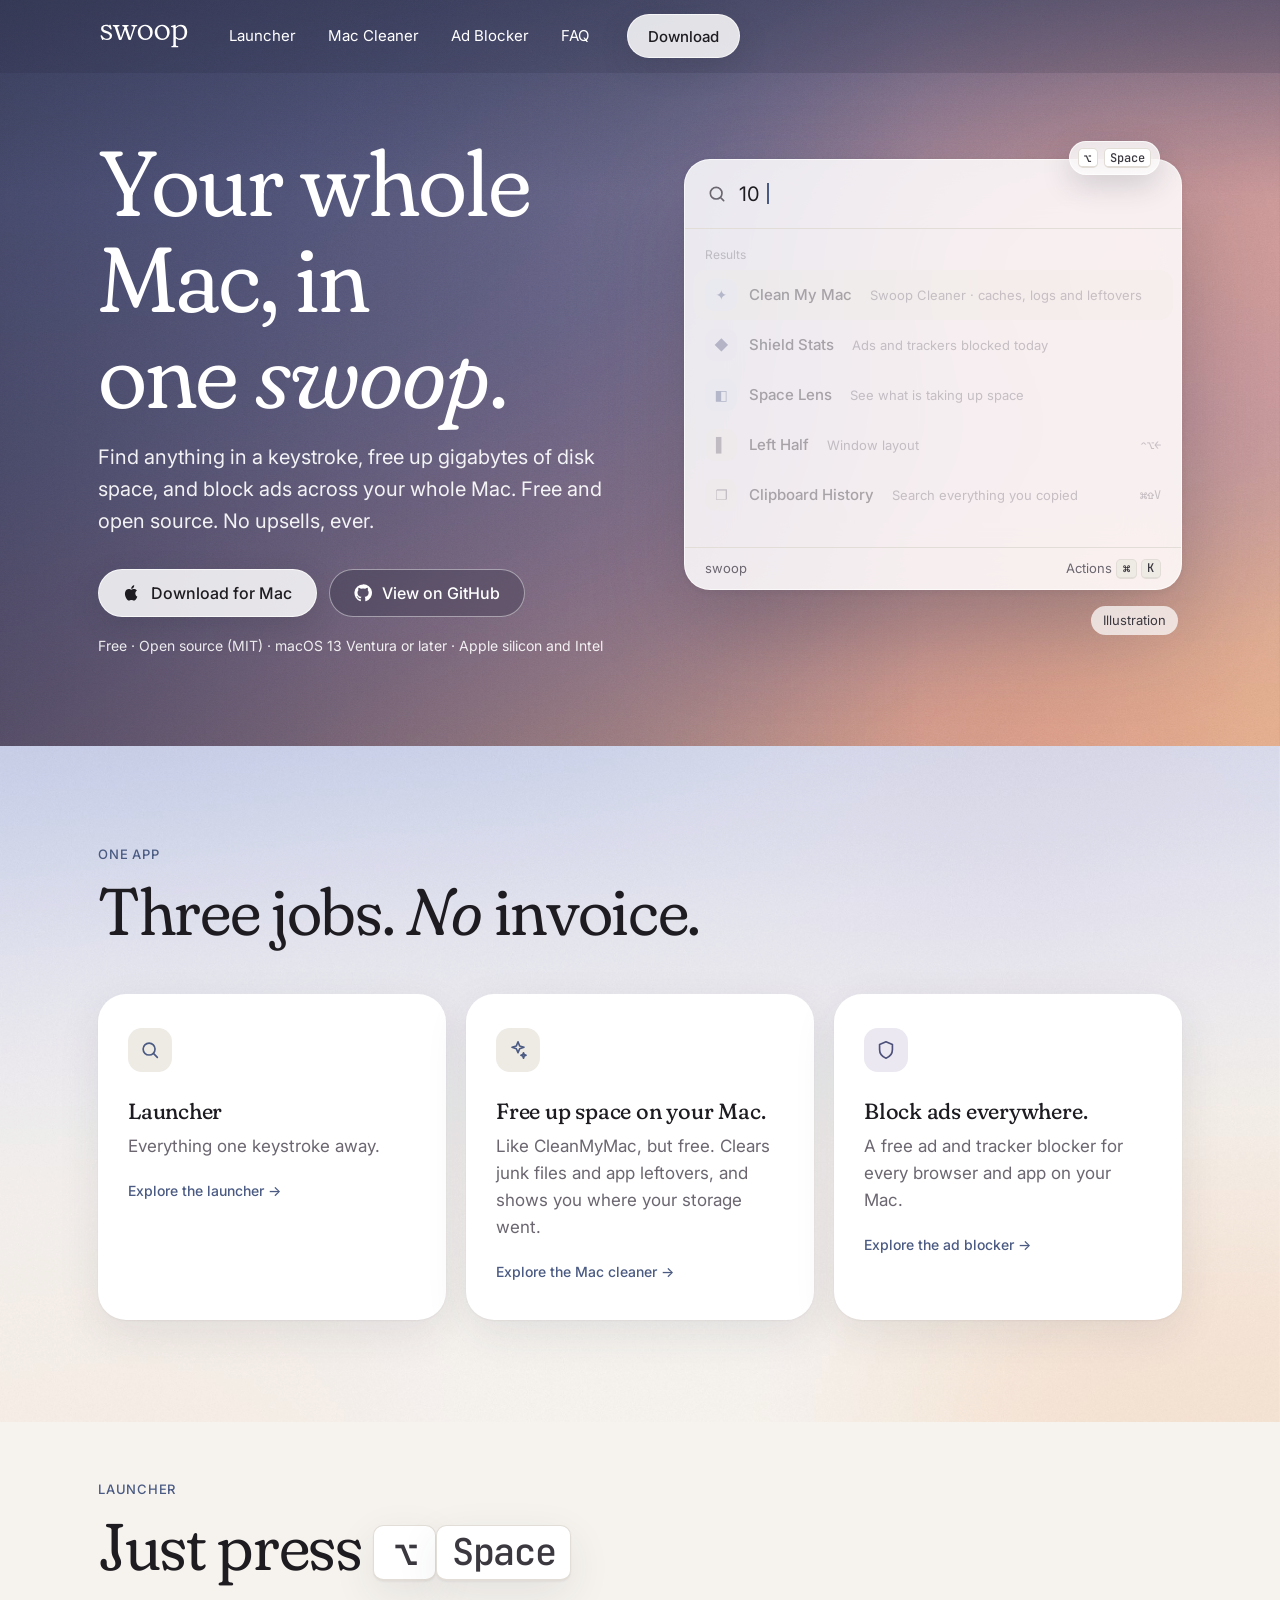
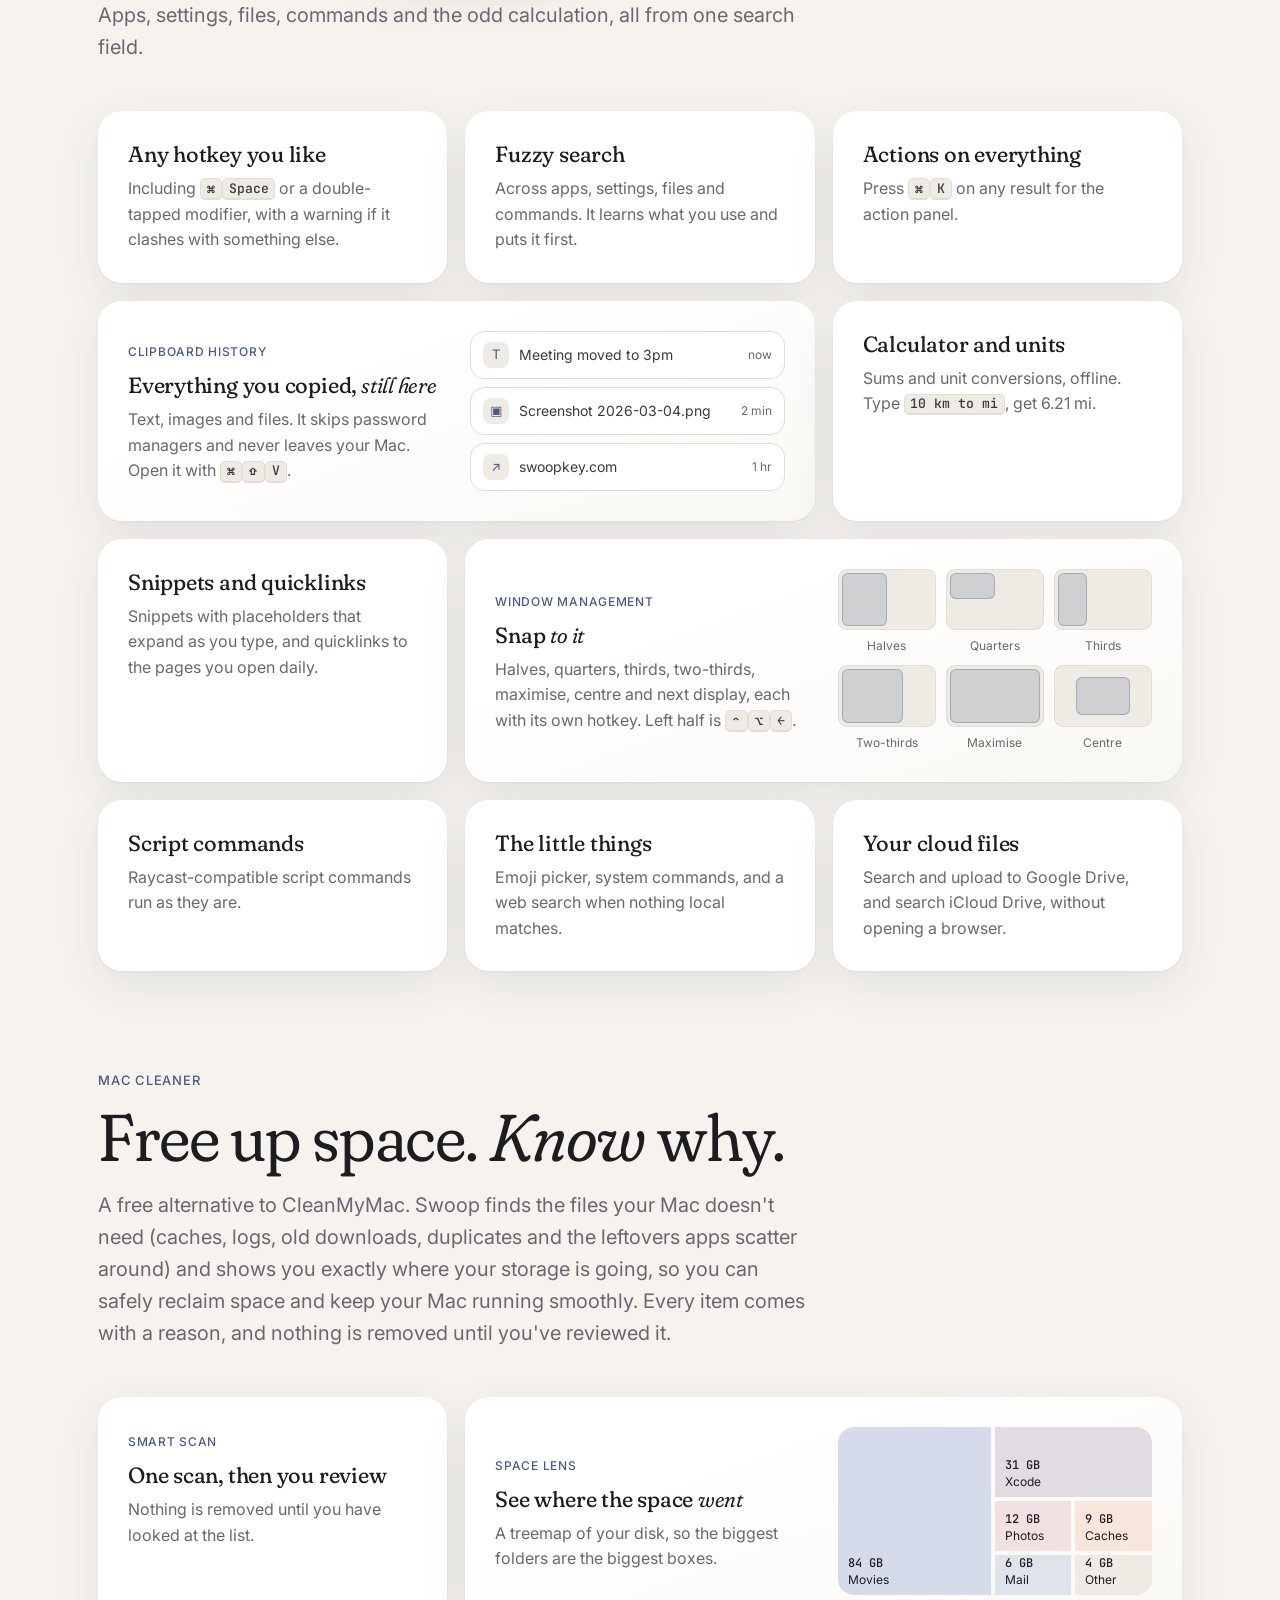
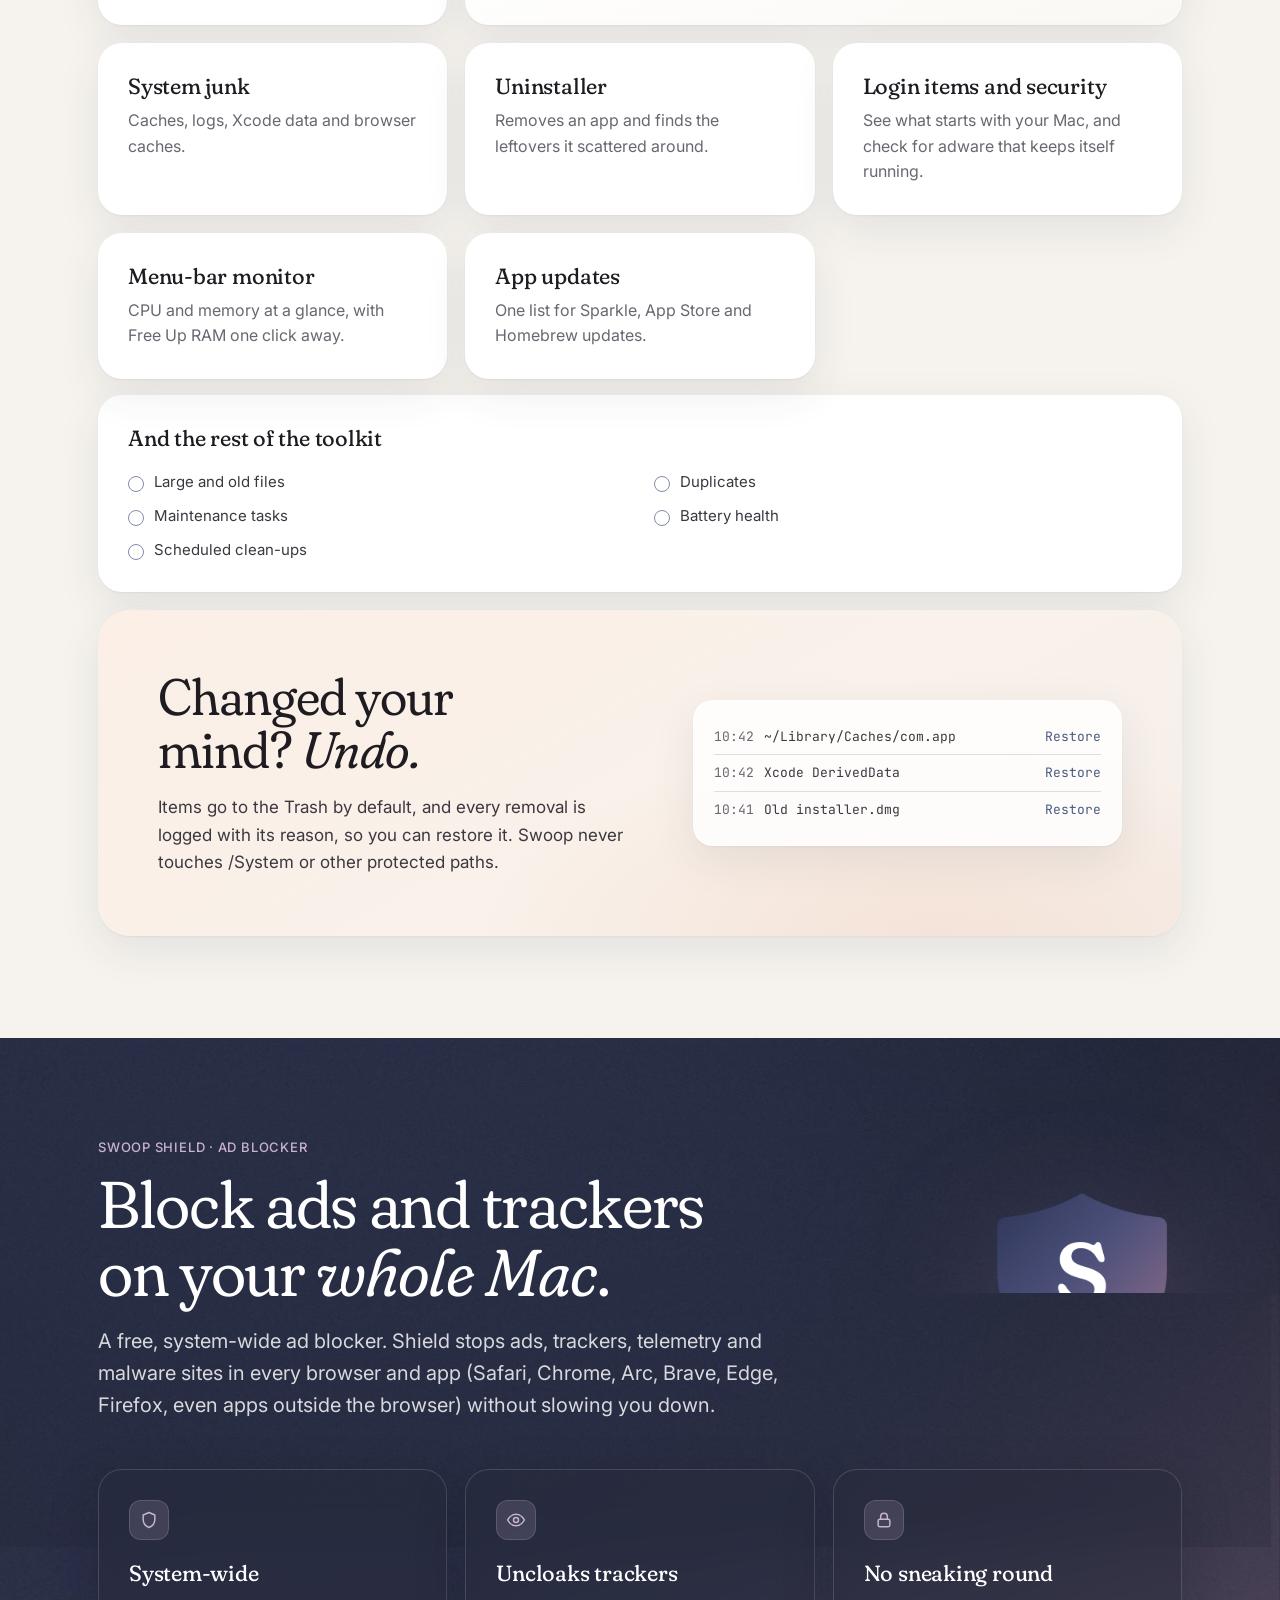
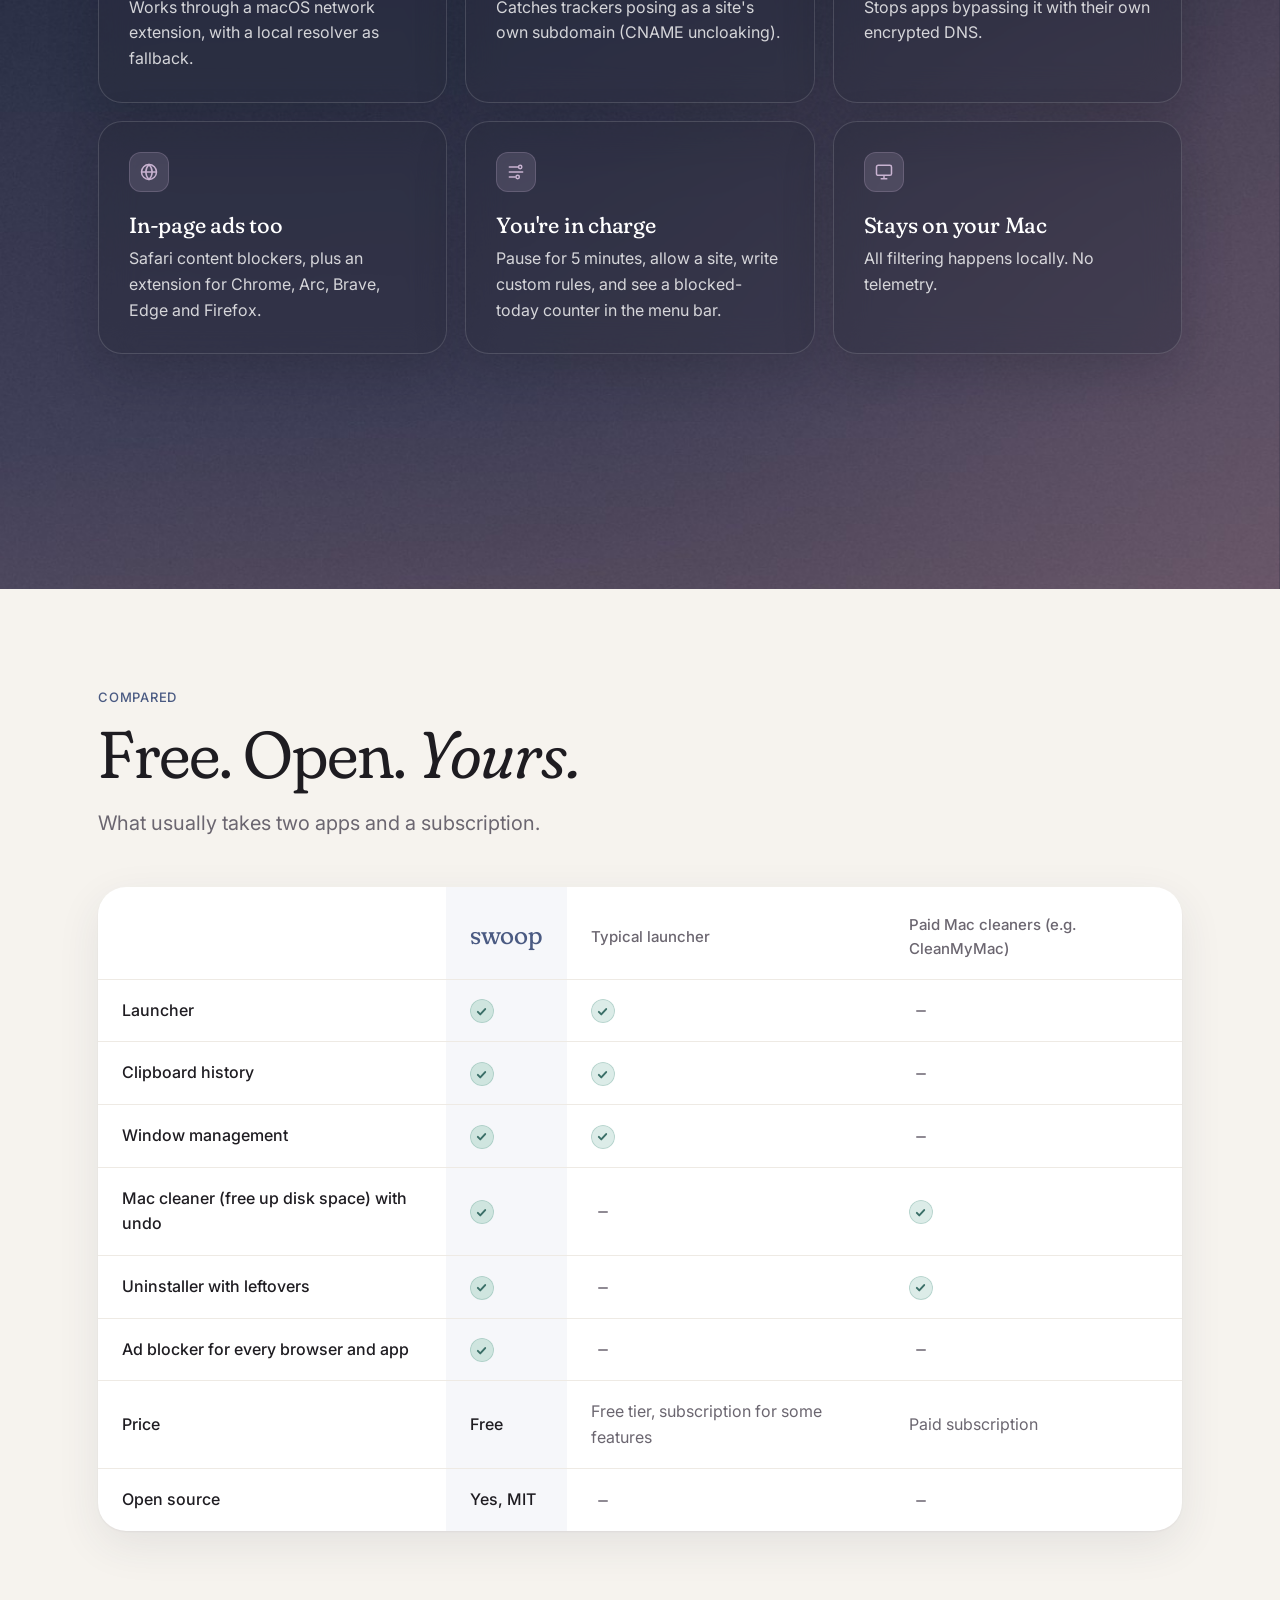
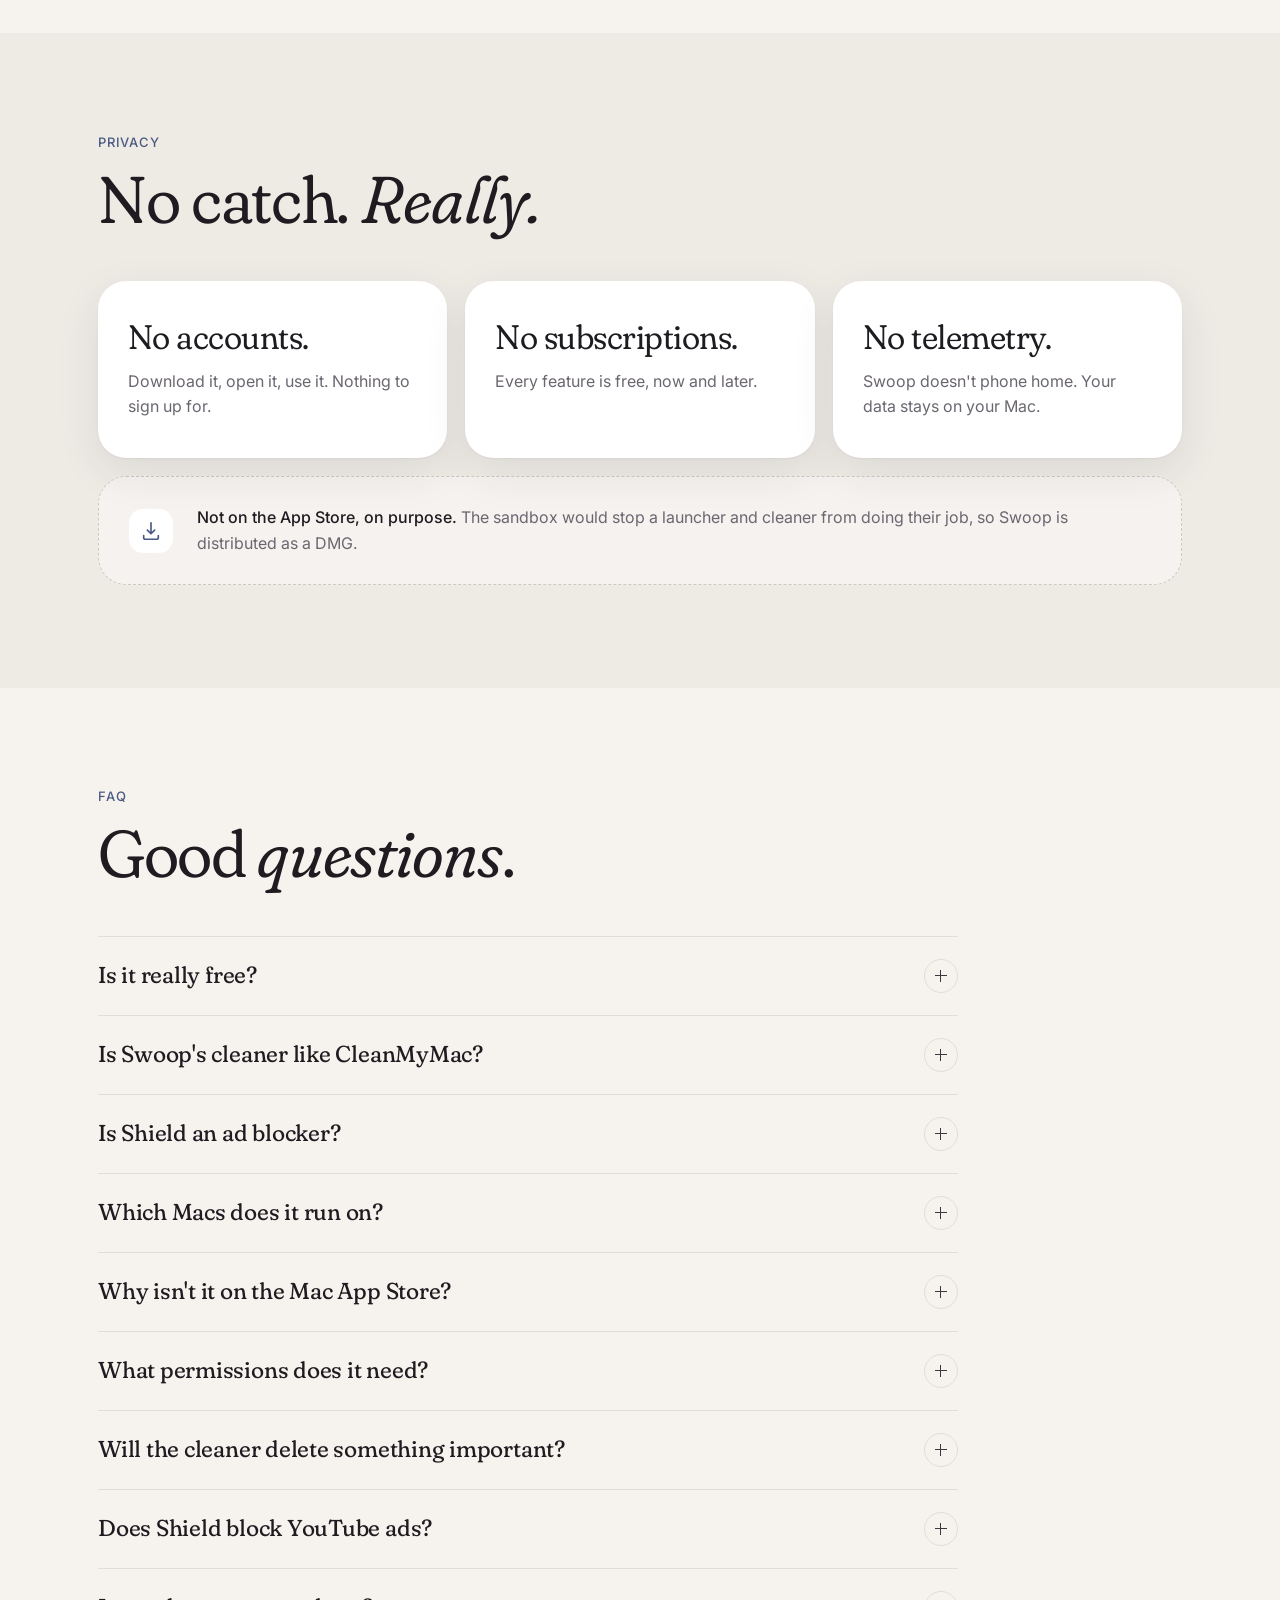
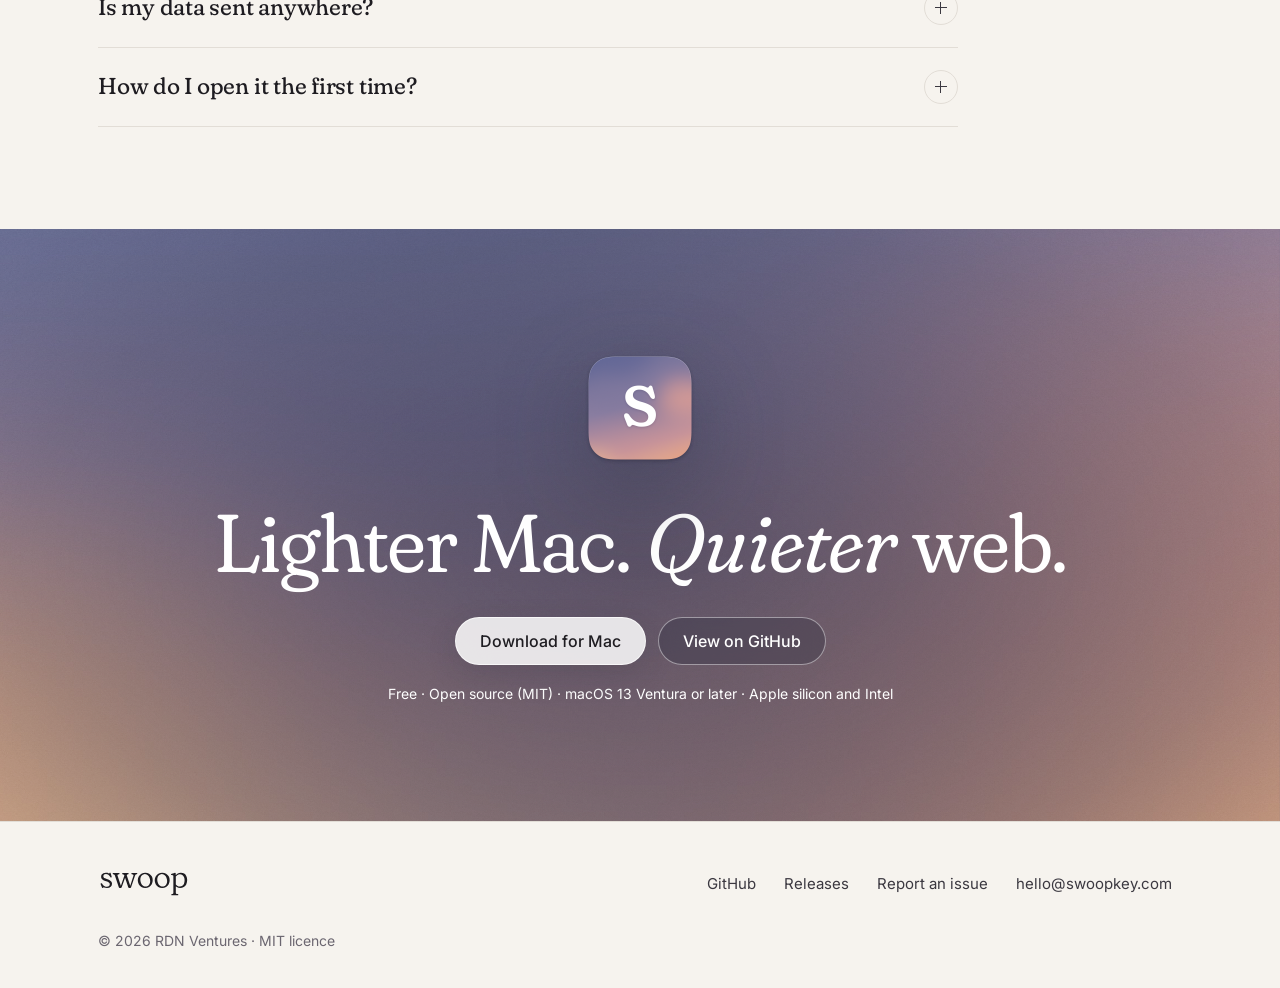
==== index.html @ 0f1a93b4 "Site: Shield mark full size on mobile" ====
<!doctype html>
<html lang="en-GB">
  <head>
    <meta charset="utf-8" />
    <meta name="viewport" content="width=device-width, initial-scale=1" />
    <title>Swoop — free launcher, Mac cleaner and ad blocker for macOS</title>
    <meta name="description" content="Find anything instantly, free up disk space like CleanMyMac, and block ads across your whole Mac. Free and open source." />
    <meta name="theme-color" content="#4A5A82" />
    <meta property="og:title" content="Swoop — free launcher, Mac cleaner and ad blocker for macOS" />
    <meta property="og:description" content="Find anything instantly, free up disk space like CleanMyMac, and block ads across your whole Mac. Free and open source." />
    <meta property="og:url" content="https://swoopkey.com/" />
    <meta property="og:type" content="website" />
    <meta property="og:image" content="https://swoopkey.com/og-image-1200x630.png" />
    <meta property="og:image:width" content="1200" />
    <meta property="og:image:height" content="630" />
    <meta name="twitter:card" content="summary_large_image" />
    <meta name="twitter:image" content="https://swoopkey.com/og-image-1200x630.png" />
    <link rel="icon" type="image/svg+xml" href="favicon.svg" />
    <link rel="apple-touch-icon" sizes="180x180" href="apple-touch-icon.png" />
    <link rel="preconnect" href="https://fonts.googleapis.com" />
    <link rel="preconnect" href="https://fonts.gstatic.com" crossorigin />
    <link
      rel="stylesheet"
      href="https://fonts.googleapis.com/css2?family=Fraunces:ital,opsz,wght,SOFT@0,9..144,300..600,0..100;1,9..144,300..600,0..100&family=Inter:wght@400;500;600&family=JetBrains+Mono:wght@400;500&display=swap"
    />
    <style>
      /* Swoop brand v2 */
      :root {
        --dusk: #4a5a82; --slate: #6e76a0; --peri: #7d7fa6; --mauve: #a890a8; --rose: #f2a88e; --peach: #f6c291;
        --shell: #f8e2cc; --cream: #f6f3ee; --mist: #eeeae4; --haze: #e2ddd6; --stone: #6b6670;
        --graphite: #3b3840; --ink: #1e1c21; --night: #262a3b;
        --freed: #86ad95; --freed-t: #3f6b52; --review: #d8ac6c; --review-t: #85590f; --danger: #c8776d; --danger-t: #a3433a;
        --sage: #7c6585; --sage-t: #4c507a; --sage-soft: #c9b3d1;
        --card-shadow: 0 1px 2px rgba(30, 28, 33, 0.05), 0 14px 44px rgba(47, 54, 82, 0.09);
        --card-shadow-lift: 0 1px 2px rgba(30, 28, 33, 0.06), 0 22px 60px rgba(47, 54, 82, 0.14);
        --glass: rgba(30, 34, 52, 0.26); --glass-border: rgba(255, 255, 255, 0.45);
        --grain: url("data:image/svg+xml;utf8,<svg xmlns='http://www.w3.org/2000/svg' width='180' height='180'><filter id='n'><feTurbulence type='fractalNoise' baseFrequency='.9' numOctaves='2' stitchTiles='stitch'/><feColorMatrix values='0 0 0 0 .5 0 0 0 0 .5 0 0 0 0 .5 0 0 0 .9 0'/></filter><rect width='100%' height='100%' filter='url(%23n)'/></svg>");
        --sans: "Inter", -apple-system, BlinkMacSystemFont, "Segoe UI", system-ui, sans-serif;
        --serif: "Fraunces", Georgia, serif;
        --mono: "JetBrains Mono", ui-monospace, SFMono-Regular, Menlo, monospace;
        --max: 1180px; --gut: clamp(20px, 5vw, 48px);
        --ease: cubic-bezier(0.2, 0.8, 0.2, 1);
      }
      * { box-sizing: border-box; }
      html { scroll-behavior: smooth; -webkit-text-size-adjust: 100%; }
      body { margin: 0; background: var(--cream); color: var(--graphite); font: 400 17px/1.6 var(--sans); -webkit-font-smoothing: antialiased; }
      img { max-width: 100%; display: block; }
      a { color: inherit; }
      :focus-visible { outline: 2px solid var(--dusk); outline-offset: 3px; border-radius: 6px; }
      .x-sky :focus-visible { outline-color: #fff; }
      .x-skip { position: absolute; left: -9999px; top: 8px; z-index: 100; background: #fff; color: var(--ink); padding: 10px 16px; border-radius: 999px; }
      .x-skip:focus { left: 8px; }
      .x-wrap { max-width: var(--max); margin: 0 auto; padding: 0 var(--gut); }
      .x-sr { position: absolute; width: 1px; height: 1px; overflow: hidden; clip: rect(0 0 0 0); white-space: nowrap; }

      /* sky surfaces: photo, a soft shade for contrast, fine grain */
      .x-sky { position: relative; overflow: hidden; isolation: isolate; color: #fff; }
      .x-bg { position: absolute; left: 0; top: -6%; width: 100%; height: 112%; object-fit: cover; z-index: -3; will-change: transform; }
      .x-sky::before { content: ""; position: absolute; inset: 0; z-index: -2; background: var(--shade, none); pointer-events: none; }
      .x-sky::after { content: ""; position: absolute; inset: 0; z-index: -1; background-image: var(--grain); opacity: 0.1; mix-blend-mode: overlay; pointer-events: none; }

      /* type */
      .x-h1, .x-h2 { font-family: var(--serif); font-weight: 360; font-variation-settings: "opsz" 72, "SOFT" 100; letter-spacing: -0.02em; line-height: 1.04; margin: 0; color: var(--ink); }
      .x-h1 { font-size: clamp(48px, 7.2vw, 96px); color: #fff; }
      .x-h2 { font-size: clamp(38px, 5.2vw, 66px); }
      .x-h1 em, .x-h2 em, .x-h3 em { font-family: var(--serif); font-style: italic; font-weight: 360; font-variation-settings: "opsz" 72, "SOFT" 100; letter-spacing: -0.01em; }
      .x-h3 { font-family: var(--serif); font-size: 22px; font-weight: 420; font-variation-settings: "opsz" 36, "SOFT" 100; letter-spacing: -0.01em; margin: 0 0 8px; color: var(--ink); line-height: 1.22; }
      .x-eyebrow { font: 500 13px/1 var(--sans); letter-spacing: 0.06em; text-transform: uppercase; color: var(--dusk); margin: 0 0 16px; }
      .x-lede { font-size: clamp(17px, 1.6vw, 20px); color: var(--stone); max-width: 36em; margin: 18px 0 0; }
      .x-h1, .x-h2 { text-wrap: balance; }
      .x-kbd { display: inline-flex; align-items: center; justify-content: center; min-width: 1.7em; padding: 0.12em 0.42em; font: 500 0.82em/1.2 var(--mono); color: var(--graphite); background: var(--mist); border: 1px solid var(--haze); border-bottom-width: 2px; border-radius: 0.4em; vertical-align: 0.08em; white-space: nowrap; }
      .x-h2 .x-kbd { font-size: 0.56em; padding: 0.12em 0.4em; border-radius: 0.28em; vertical-align: 0.14em; background: #fff; box-shadow: var(--card-shadow); }

      /* buttons: frosted pills on the sky, Dusk pill on cream */
      .x-btn { display: inline-flex; align-items: center; gap: 10px; min-height: 48px; padding: 0 24px; border-radius: 999px; border: 1px solid transparent; font: 500 16px/1 var(--sans); text-decoration: none; transition: transform 0.3s var(--ease), background 0.3s, box-shadow 0.3s, color 0.3s, border-color 0.3s; }
      .x-btn:hover { transform: translateY(-1px); }
      .x-btn--primary { background: var(--dusk); color: #fff; box-shadow: 0 8px 24px rgba(47, 54, 82, 0.18); }
      .x-btn--primary:hover { background: #3f4e73; }
      .x-btn--frost { background: rgba(255, 255, 255, 0.84); color: var(--ink); border-color: rgba(255, 255, 255, 0.7); backdrop-filter: blur(16px); -webkit-backdrop-filter: blur(16px); box-shadow: 0 10px 30px rgba(38, 42, 59, 0.16); }
      .x-btn--frost:hover { background: rgba(255, 255, 255, 0.94); }
      .x-btn--glass { background: var(--glass); color: #fff; border-color: var(--glass-border); backdrop-filter: blur(16px); -webkit-backdrop-filter: blur(16px); }
      .x-btn--glass:hover { background: rgba(30, 34, 52, 0.36); }
      .x-btn svg { width: 18px; height: 18px; flex: none; }
      .x-ctas { display: flex; flex-wrap: wrap; gap: 12px; margin-top: 32px; }
      .x-fine { font-size: 14px; color: rgba(255, 255, 255, 0.9); margin: 18px 0 0; }

      /* nav */
      .x-nav { position: fixed; inset: 0 0 auto 0; z-index: 50; transition: background 0.4s var(--ease), border-color 0.4s, box-shadow 0.4s; border-bottom: 1px solid transparent; background: rgba(30, 34, 52, 0.14); }
      .x-nav.is-scrolled { background: rgba(246, 243, 238, 0.86); backdrop-filter: saturate(140%) blur(18px); -webkit-backdrop-filter: saturate(140%) blur(18px); border-color: var(--haze); }
      .x-nav__in { display: flex; align-items: center; gap: 24px; height: 72px; }
      .x-nav__logo { display: flex; align-items: center; min-height: 44px; }
      .x-nav__logo img { height: 28px; width: auto; }
      .x-nav__logo .x-logo-light, .x-nav.is-scrolled .x-logo-dark { display: none; }
      .x-nav.is-scrolled .x-logo-light { display: block; }
      .x-nav__links { display: flex; gap: 4px; margin: 0 0 0 auto; padding: 0; list-style: none; }
      .x-nav__links a { display: inline-flex; align-items: center; min-height: 44px; padding: 0 14px; color: #fff; text-decoration: none; font-size: 15px; border-radius: 999px; transition: background 0.3s, color 0.3s; }
      .x-nav__links a:hover { background: rgba(255, 255, 255, 0.14); }
      .x-nav.is-scrolled .x-nav__links a { color: var(--graphite); }
      .x-nav.is-scrolled .x-nav__links a:hover { color: var(--ink); background: var(--mist); }
      .x-nav .x-btn { min-height: 44px; padding: 0 20px; font-size: 15px; }
      .x-nav.is-scrolled .x-btn { background: var(--dusk); color: #fff; border-color: transparent; }
      .x-nav :focus-visible { outline-color: #fff; }
      .x-nav.is-scrolled :focus-visible { outline-color: var(--dusk); }
      .x-nav__toggle { display: none; width: 44px; height: 44px; flex: none; place-items: center; padding: 0; border: 1px solid var(--glass-border); border-radius: 50%; background: var(--glass); color: #fff; cursor: pointer; }
      .x-nav__toggle svg { width: 20px; height: 20px; }
      .x-nav__toggle .x-close, .x-nav.is-open .x-nav__toggle .x-burger { display: none; }
      .x-nav.is-open .x-nav__toggle .x-close { display: block; }
      .x-nav.is-scrolled .x-nav__toggle, .x-nav.is-open .x-nav__toggle { background: #fff; color: var(--ink); border-color: var(--haze); }
      @media (max-width: 760px) {
        .x-nav__in { gap: 10px; height: 64px; }
        .x-nav .x-btn { margin-left: auto; padding: 0 18px; }
        .x-nav__toggle { display: grid; }
        .x-nav__links { display: none; position: absolute; top: 100%; left: 0; right: 0; flex-direction: column; gap: 0; margin: 0; padding: 8px var(--gut) 16px; background: rgba(246, 243, 238, 0.97); backdrop-filter: blur(18px); -webkit-backdrop-filter: blur(18px); border-bottom: 1px solid var(--haze); box-shadow: 0 18px 40px rgba(38, 42, 59, 0.12); }
        .x-nav.is-open .x-nav__links { display: flex; }
        .x-nav.is-open { background: rgba(246, 243, 238, 0.97); border-color: var(--haze); }
        .x-nav.is-open .x-logo-dark { display: none; }
        .x-nav.is-open .x-logo-light { display: block; }
        .x-nav.is-open .x-btn { background: var(--dusk); color: #fff; border-color: transparent; }
        .x-nav .x-nav__links a { display: flex; min-height: 52px; padding: 0 4px; font-size: 17px; color: var(--graphite); border-bottom: 1px solid var(--haze); border-radius: 0; }
        .x-nav .x-nav__links li:last-child a { border-bottom: 0; }
        .x-nav :focus-visible, .x-nav.is-open :focus-visible { outline-color: var(--dusk); }
      }

      /* hero */
      .x-hero { background-color: #62668f; padding: 136px 0 88px; --shade: linear-gradient(180deg, rgba(30, 34, 52, 0.34) 0%, rgba(30, 34, 52, 0) 26%), linear-gradient(90deg, rgba(30, 34, 52, 0.42) 0%, rgba(30, 34, 52, 0.18) 48%, rgba(30, 34, 52, 0) 72%); }
      .x-hero__grid { display: grid; grid-template-columns: 1.05fr 1fr; gap: clamp(32px, 5vw, 72px); align-items: center; }
      .x-hero .x-lede { color: rgba(255, 255, 255, 0.92); }
      @keyframes x-float { 50% { transform: translateY(-8px); } }
      @media (max-width: 960px) {
        .x-hero__grid { grid-template-columns: 1fr; }
        .x-hero { padding-top: 112px; --shade: linear-gradient(180deg, rgba(30, 34, 52, 0.42) 0%, rgba(30, 34, 52, 0.3) 55%, rgba(30, 34, 52, 0.12) 100%); }
      }

      /* launcher mock: a light frosted window on the sky */
      .x-mock { position: relative; }
      .x-mock__hotkey { position: absolute; top: -18px; right: 22px; z-index: 2; display: inline-flex; gap: 6px; align-items: center; padding: 6px 8px; border-radius: 999px; background: rgba(255, 255, 255, 0.78); border: 1px solid rgba(255, 255, 255, 0.7); backdrop-filter: blur(14px); -webkit-backdrop-filter: blur(14px); box-shadow: 0 10px 30px rgba(38, 42, 59, 0.18); }
      .x-mock__hotkey .x-kbd { background: #fff; font-size: 12px; }
      .x-win { background: rgba(255, 255, 255, 0.85); border: 1px solid rgba(255, 255, 255, 0.65); border-radius: 26px; box-shadow: 0 2px 6px rgba(38, 42, 59, 0.06), 0 40px 90px rgba(38, 42, 59, 0.28); backdrop-filter: blur(28px) saturate(130%); -webkit-backdrop-filter: blur(28px) saturate(130%); overflow: hidden; color: var(--ink); }
      .x-win__search { display: flex; align-items: center; gap: 12px; padding: 18px 22px; border-bottom: 1px solid var(--haze); font-size: 20px; }
      .x-win__search svg { width: 20px; height: 20px; color: var(--stone); flex: none; }
      .x-win__q { min-height: 1.4em; }
      .x-win__q::after { content: ""; display: inline-block; width: 2px; height: 1.05em; margin-left: 2px; vertical-align: -0.15em; background: var(--dusk); animation: x-blink 1s steps(1) infinite; }
      @keyframes x-blink { 50% { opacity: 0; } }
      .x-win__list { list-style: none; margin: 0; padding: 8px; min-height: 318px; }
      .x-win__label { font-size: 12px; color: var(--stone); padding: 8px 12px 6px; }
      .x-row { display: flex; align-items: center; gap: 12px; padding: 9px 12px; border-radius: 14px; animation: x-in 0.4s var(--ease) both; }
      .x-row.is-sel { background: var(--mist); }
      .x-row__ic { width: 32px; height: 32px; border-radius: 10px; display: grid; place-items: center; font-size: 14px; flex: none; background: #e6e9f1; color: var(--dusk); }
      .x-row__ic--teal { background: #e9e6f0; color: var(--sage-t); }
      .x-row__ic--grey { background: var(--mist); color: var(--stone); }
      .x-row.is-sel .x-row__ic--grey { background: #fff; }
      .x-row__t { font-size: 15px; font-weight: 500; }
      .x-row__s { font-size: 13px; color: var(--stone); margin-left: 6px; }
      .x-row__k { margin-left: auto; font: 12px var(--mono); color: var(--stone); white-space: nowrap; }
      .x-calc { display: grid; grid-template-columns: 1fr auto 1fr; align-items: center; gap: 12px; margin: 4px 4px 8px; padding: 22px 16px; border-radius: 16px; background: var(--mist); text-align: center; color: var(--ink); animation: x-in 0.4s var(--ease) both; }
      .x-calc b { display: block; font: 380 32px/1.2 var(--serif); font-variation-settings: "opsz" 72, "SOFT" 100; letter-spacing: -0.01em; }
      .x-calc span { font-size: 13px; color: var(--stone); }
      @keyframes x-in { from { opacity: 0; transform: translateY(6px); } }
      .x-win__foot { display: flex; justify-content: space-between; align-items: center; padding: 10px 20px; border-top: 1px solid var(--haze); font-size: 13px; color: var(--stone); }
      .x-win__foot .x-kbd { font-size: 12px; }
      .x-mock__note { display: table; margin: 16px 4px 0 auto; padding: 4px 12px; border-radius: 999px; font-size: 13px; color: var(--graphite); background: rgba(255, 255, 255, 0.72); backdrop-filter: blur(12px); -webkit-backdrop-filter: blur(12px); }
      @media (max-width: 520px) { .x-row__s { display: none; } .x-win__search { font-size: 17px; } }

      /* sections */
      .x-sec { --sec-y: clamp(64px, 8vw, 104px); padding: var(--sec-y) 0; }
      /* same cream background back to back: one gap, not two */
      .x-sec:not(.x-sky):not(.x-sec--mist) + .x-sec:not(.x-sky):not(.x-sec--mist) { padding-top: 0; }
      /* the dawn sky fades into cream, so the next section needs less top room */
      .x-sec--dawn + .x-sec { padding-top: calc(var(--sec-y) * 0.6); }
      .x-sec__head { max-width: 760px; margin-bottom: clamp(32px, 4vw, 48px); }
      .x-sec--mist { background: var(--mist); }
      .x-sec--dawn { color: var(--graphite); background: var(--cream); }
      .x-sec--dawn :focus-visible { outline-color: var(--dusk); }
      .x-sec--dawn .x-bg { opacity: 0.95; }

      /* three-up */
      .x-three { display: grid; grid-template-columns: repeat(3, 1fr); gap: 20px; }
      .x-three a { display: block; padding: 34px 30px; background: #fff; border-radius: 28px; text-decoration: none; box-shadow: var(--card-shadow); transition: transform 0.4s var(--ease), box-shadow 0.4s var(--ease); }
      .x-three a:hover { transform: translateY(-3px); box-shadow: var(--card-shadow-lift); }
      .x-three p { margin: 0; color: var(--stone); }
      .x-badge { width: 44px; height: 44px; border-radius: 14px; display: grid; place-items: center; margin-bottom: 26px; background: var(--mist); color: var(--dusk); }
      .x-badge svg { width: 22px; height: 22px; }
      .x-badge--teal { background: #ebe8f1; color: var(--sage-t); }
      .x-more { display: inline-block; margin-top: 20px; font-size: 14px; font-weight: 500; color: var(--dusk); }
      @media (max-width: 860px) { .x-three { grid-template-columns: 1fr; } }

      /* feature grid */
      .x-grid { display: grid; grid-template-columns: repeat(3, 1fr); gap: 18px; }
      .x-card { padding: 30px; background: #fff; border-radius: 24px; box-shadow: var(--card-shadow); }
      .x-card p { margin: 0; color: var(--stone); font-size: 16px; }
      .x-card--wide { grid-column: span 2; display: grid; grid-template-columns: 1fr 1fr; gap: 28px; align-items: center; }
      .x-card--tint { background: linear-gradient(160deg, #fff 30%, #faf8f4 100%); }
      .x-card .x-tag { display: inline-block; font: 500 12px/1 var(--sans); color: var(--dusk); letter-spacing: 0.06em; text-transform: uppercase; margin-bottom: 14px; }
      @media (max-width: 960px) { .x-grid { grid-template-columns: repeat(2, 1fr); grid-auto-flow: dense; } }
      @media (max-width: 640px) { .x-grid { grid-template-columns: 1fr; } .x-card--wide { grid-column: auto; grid-template-columns: 1fr; } }

      /* mini visuals */
      .x-clip { display: grid; gap: 8px; }
      .x-clip div { display: flex; align-items: center; gap: 10px; padding: 10px 12px; border-radius: 14px; background: #fff; border: 1px solid var(--haze); font-size: 14px; color: var(--graphite); }
      .x-clip i { width: 26px; height: 26px; border-radius: 8px; background: var(--mist); color: var(--dusk); display: grid; place-items: center; font-style: normal; font-size: 13px; flex: none; }
      .x-clip small { margin-left: auto; color: var(--stone); font-size: 12px; }
      .x-snap { display: grid; grid-template-columns: repeat(3, 1fr); gap: 10px; }
      .x-snap figure { margin: 0; text-align: center; font-size: 12px; color: var(--stone); }
      .x-snap .x-scr { position: relative; aspect-ratio: 16 / 10; border-radius: 9px; background: var(--mist); border: 1px solid var(--haze); margin-bottom: 6px; overflow: hidden; }
      .x-snap .x-scr i { position: absolute; border-radius: 6px; background: rgba(74, 90, 130, 0.18); border: 1px solid rgba(74, 90, 130, 0.32); inset: 3px; }
      .x-tree { display: grid; grid-template-columns: 2fr 1fr 1fr; grid-template-rows: 70px 50px 40px; gap: 4px; border-radius: 16px; overflow: hidden; }
      .x-tree div { padding: 8px 10px; font-size: 12px; color: var(--ink); display: flex; flex-direction: column; justify-content: flex-end; line-height: 1.3; }
      .x-tree b { font-weight: 500; font-family: var(--mono); }
      .x-ticks { list-style: none; margin: 0; padding: 0; display: grid; grid-template-columns: repeat(2, 1fr); gap: 10px 28px; }
      .x-ticks li { position: relative; padding-left: 26px; font-size: 15px; color: var(--graphite); }
      .x-ticks li::before { content: ""; position: absolute; left: 0; top: 0.42em; width: 14px; height: 14px; border-radius: 50%; border: 1.5px solid var(--dusk); opacity: 0.7; }
      @media (max-width: 640px) { .x-ticks { grid-template-columns: 1fr; } }

      /* undo callout: a faint Shell card */
      .x-undo { margin-top: 18px; display: grid; grid-template-columns: 1.1fr 1fr; gap: clamp(28px, 5vw, 64px); align-items: center; padding: clamp(32px, 5vw, 60px); border-radius: 32px; background: linear-gradient(150deg, #fbefe6 0%, #f9f1ea 55%, #f6efea 100%); color: var(--graphite); position: relative; overflow: hidden; isolation: isolate; box-shadow: var(--card-shadow); }
      .x-undo::before { content: ""; position: absolute; inset: auto -20% -60% 35%; height: 120%; background: radial-gradient(closest-side, rgba(232, 169, 134, 0.18), transparent); z-index: -1; }
      .x-undo .x-h2 { font-size: clamp(34px, 4vw, 52px); }
      .x-undo p { margin: 18px 0 0; }
      .x-log { font: 13px/1.5 var(--mono); background: rgba(255, 255, 255, 0.82); border: 1px solid rgba(255, 255, 255, 0.9); border-radius: 20px; padding: 18px 20px; box-shadow: var(--card-shadow); color: var(--graphite); }
      .x-log div { display: flex; gap: 10px; padding: 8px 0; border-bottom: 1px solid var(--haze); overflow-wrap: anywhere; }
      .x-log div:last-child { border: 0; }
      .x-log span { color: var(--stone); flex: none; }
      .x-log em { margin-left: auto; font-style: normal; color: var(--dusk); flex: none; }
      @media (max-width: 860px) { .x-undo { grid-template-columns: 1fr; } }

      /* shield: night sky, frosted dark cards, Twilight */
      .x-shield { background-color: var(--night); color: rgba(255, 255, 255, 0.82); --shade: linear-gradient(180deg, rgba(31, 34, 49, 0.15) 0%, rgba(31, 34, 49, 0.45) 100%); }
      .x-shield .x-h2, .x-shield .x-h3 { color: #fff; }
      .x-shield .x-eyebrow { color: var(--sage-soft); }
      .x-shield .x-lede { color: rgba(255, 255, 255, 0.82); }
      .x-shield__top { display: grid; grid-template-columns: 1fr auto; gap: 40px; align-items: center; margin-bottom: clamp(32px, 4vw, 48px); }
      .x-shield__mark { width: clamp(120px, 16vw, 200px); filter: drop-shadow(0 24px 60px rgba(124, 101, 133, 0.32)); animation: x-float 7s ease-in-out infinite; }
      .x-shield .x-card { background: rgba(38, 42, 59, 0.42); border: 1px solid rgba(255, 255, 255, 0.14); box-shadow: 0 18px 50px rgba(15, 17, 28, 0.22); backdrop-filter: blur(18px); -webkit-backdrop-filter: blur(18px); }
      .x-shield .x-card p { color: rgba(255, 255, 255, 0.8); }
      .x-shield .x-badge { width: 40px; height: 40px; border-radius: 12px; margin-bottom: 20px; background: rgba(201, 179, 209, 0.16); color: var(--sage-soft); border: 1px solid rgba(201, 179, 209, 0.22); }
      .x-shield .x-badge svg { width: 20px; height: 20px; }
      .x-shield .x-kbd { background: rgba(255, 255, 255, 0.1); border-color: rgba(255, 255, 255, 0.18); color: #fff; }
      .x-note { margin-top: 32px; padding-top: 24px; border-top: 1px solid rgba(255, 255, 255, 0.14); display: grid; gap: 8px; font-size: 14px; color: rgba(255, 255, 255, 0.78); max-width: 820px; }
      .x-note p { margin: 0; }
      @media (max-width: 640px) { .x-shield__top { grid-template-columns: 1fr; } .x-shield__mark { order: -1; } }

      /* compare */
      .x-table-wrap { overflow-x: auto; border-radius: 28px; background: #fff; box-shadow: var(--card-shadow); }
      .x-table { width: 100%; border-collapse: collapse; min-width: 620px; font-size: 16px; }
      .x-table th, .x-table td { padding: 18px 24px; text-align: left; border-bottom: 1px solid var(--mist); vertical-align: middle; }
      .x-table tbody tr:last-child > * { border-bottom: 0; }
      .x-table thead th { font-weight: 500; font-size: 15px; color: var(--stone); padding-top: 26px; }
      .x-table tbody th { font-weight: 500; color: var(--ink); }
      .x-table .x-us { background: #f6f7fa; }
      .x-table td { color: var(--stone); }
      .x-table td.x-us { color: var(--ink); font-weight: 500; }
      .x-yes, .x-no { display: inline-block; width: 24px; height: 24px; vertical-align: middle; position: relative; }
      .x-yes { border-radius: 50%; background: #dcece8 url("data:image/svg+xml,%3Csvg xmlns='http://www.w3.org/2000/svg' viewBox='0 0 16 16' fill='none' stroke='%233b6f68' stroke-width='2.4' stroke-linecap='round' stroke-linejoin='round'%3E%3Cpath d='M3.5 8.5l3 3L12.5 5'/%3E%3C/svg%3E") center / 13px no-repeat; box-shadow: inset 0 0 0 1px rgba(111, 165, 156, 0.35); }
      .x-us .x-yes { background-color: #cfe5df; }
      .x-no::before { content: ""; position: absolute; left: 7px; right: 7px; top: 11px; height: 2px; border-radius: 2px; background: #8f8a93; }
      .x-sm { display: none; }
      .x-us-logo { font: 400 26px/1 var(--serif); font-variation-settings: "opsz" 72, "SOFT" 100; letter-spacing: -0.01em; color: var(--dusk); }

      /* privacy */
      .x-priv { display: grid; grid-template-columns: repeat(3, 1fr); gap: 18px; margin-bottom: 18px; }
      .x-priv div { padding: 38px 30px; border-radius: 28px; background: #fff; box-shadow: var(--card-shadow); }
      .x-priv b { display: block; font: 360 clamp(26px, 2.8vw, 34px)/1.1 var(--serif); font-variation-settings: "opsz" 72, "SOFT" 100; letter-spacing: -0.015em; color: var(--ink); margin-bottom: 12px; }
      .x-priv p, .x-store p { margin: 0; color: var(--stone); font-size: 16px; }
      .x-store { display: flex; gap: 24px; align-items: center; padding: 28px 30px; border-radius: 28px; border: 1px dashed #cfc8bf; background: rgba(255, 255, 255, 0.4); }
      .x-store .x-badge { margin: 0; flex: none; background: #fff; }
      @media (max-width: 760px) { .x-priv { grid-template-columns: 1fr; } .x-store { flex-direction: column; align-items: flex-start; } }

      /* faq: hairline accordion */
      .x-faq { max-width: 860px; border-top: 1px solid var(--haze); }
      .x-faq details { border-bottom: 1px solid var(--haze); }
      .x-faq summary { list-style: none; cursor: pointer; display: flex; justify-content: space-between; align-items: center; gap: 20px; min-height: 44px; padding: 22px 0; font: 400 clamp(19px, 2vw, 23px)/1.3 var(--serif); font-variation-settings: "opsz" 36, "SOFT" 100; letter-spacing: -0.01em; color: var(--ink); transition: color 0.3s; }
      .x-faq summary:hover { color: var(--dusk); }
      .x-faq summary::-webkit-details-marker { display: none; }
      .x-faq summary::after { content: ""; flex: none; width: 32px; height: 32px; border-radius: 50%; border: 1px solid var(--haze); background: transparent no-repeat center; background-image: linear-gradient(var(--graphite), var(--graphite)), linear-gradient(var(--graphite), var(--graphite)); background-size: 12px 1.25px, 1.25px 12px; transition: transform 0.4s var(--ease), background-size 0.4s var(--ease); }
      .x-faq details[open] summary::after { background-size: 12px 1.25px, 1.25px 0; transform: rotate(180deg); }
      .x-faq details > div { padding: 0 60px 28px 0; color: var(--stone); }
      .x-faq details > div p { margin: 0 0 10px; }
      @media (max-width: 520px) { .x-faq details > div { padding-right: 0; } }

      /* final cta */
      .x-final { background-color: var(--slate); text-align: center; padding: clamp(72px, 9vw, 120px) 0; --shade: radial-gradient(70% 80% at 50% 55%, rgba(30, 34, 52, 0.5), rgba(30, 34, 52, 0.3) 70%, rgba(30, 34, 52, 0.14)); }
      .x-final .x-h2 { color: #fff; font-size: clamp(44px, 6.4vw, 88px); }
      .x-final__icon { width: 128px; height: 128px; margin: 0 auto 28px; filter: drop-shadow(0 26px 44px rgba(38, 42, 59, 0.35)); animation: x-float 6s ease-in-out infinite; }
      .x-final .x-ctas { justify-content: center; }
      .x-final .x-fine { color: #fff; }

      /* footer */
      .x-foot { background: var(--cream); padding: 40px 0 36px; border-top: 1px solid var(--haze); font-size: 15px; color: var(--stone); }
      .x-foot__in { display: flex; flex-wrap: wrap; gap: 24px 40px; align-items: center; justify-content: space-between; }
      .x-foot__in > a { display: inline-flex; align-items: center; min-height: 44px; }
      .x-foot img { height: 28px; width: auto; }
      .x-foot ul { list-style: none; margin: 0; padding: 0; display: flex; flex-wrap: wrap; gap: 4px 8px; }
      .x-foot ul a { display: inline-flex; align-items: center; min-height: 44px; padding: 0 10px; text-decoration: none; color: var(--graphite); transition: color 0.3s; }
      .x-foot ul a:hover { color: var(--dusk); }
      .x-foot p { margin: 0; width: 100%; font-size: 14px; }

      /* tablet */
      @media (max-width: 960px) {
        .x-priv div { padding: 30px 24px; }
        .x-card { padding: 26px; }
      }
      @media (min-width: 641px) and (max-width: 860px) {
        .x-three a { display: grid; grid-template-columns: 44px 1fr; column-gap: 22px; padding: 28px; }
        .x-three .x-badge { grid-row: 1 / span 3; margin: 0; }
        .x-three .x-more { justify-self: start; margin-top: 14px; }
      }

      /* phone */
      @media (max-width: 640px) {
        body { font-size: 16px; }
        .x-sec { --sec-y: 52px; }
        .x-sec__head { margin-bottom: 28px; }
        .x-eyebrow { margin-bottom: 12px; }
        .x-lede { font-size: 17px; margin-top: 14px; }
        .x-h1 { font-size: clamp(38px, 10.6vw, 50px); line-height: 1.06; }
        .x-h2 { font-size: clamp(32px, 9vw, 40px); line-height: 1.08; }
        .x-h3 { font-size: 21px; }
        .x-fine { font-size: 15px; }

        .x-hero { padding: 100px 0 56px; }
        .x-hero__grid { gap: 40px; }
        .x-ctas { margin-top: 28px; flex-direction: column; }
        .x-ctas .x-btn { width: 100%; justify-content: center; min-height: 52px; }
        .x-mock__hotkey { right: 14px; }
        .x-win { border-radius: 22px; }
        .x-win__search { padding: 15px 18px; }
        .x-win__list { min-height: 280px; padding: 6px; }
        .x-calc { padding: 16px 10px; gap: 8px; }
        .x-calc b { font-size: 26px; }

        .x-three { gap: 14px; }
        .x-three a { padding: 26px 24px; border-radius: 24px; }
        .x-badge { margin-bottom: 18px; }
        .x-grid { gap: 14px; }
        .x-card { padding: 24px; border-radius: 22px; }
        .x-card--wide { gap: 22px; }
        .x-ticks li { font-size: 16px; }

        .x-undo { margin-top: 14px; padding: 28px 22px; border-radius: 26px; gap: 24px; }
        .x-undo .x-h2 { font-size: clamp(30px, 8.4vw, 38px); }
        .x-log { padding: 12px 16px; font-size: 12.5px; }

        .x-shield__top { gap: 36px; padding-top: 12px; }
        .x-shield__mark { width: 200px; max-width: 60vw; margin: 0 0 4px; }
        .x-note { margin-top: 28px; font-size: 15px; }

        /* comparison: compact 4-column matrix */
        .x-lg { display: none; }
        .x-sm { display: inline; }
        .x-table-wrap { overflow: hidden; border-radius: 24px; }
        .x-table { min-width: 0; table-layout: fixed; }
        .x-table th, .x-table td { padding: 0 2px; height: 52px; text-align: center; font-size: 13px; line-height: 1.25; overflow-wrap: anywhere; }
        .x-table col.x-col-name { width: 40%; }
        .x-table thead th { padding-top: 14px; padding-bottom: 10px; height: auto; font-size: 12px; letter-spacing: -0.01em; vertical-align: bottom; }
        .x-table thead th.x-us .x-us-logo { font-size: 21px; }
        .x-table tbody th { padding: 8px 6px 8px 14px; text-align: left; font-size: 15px; line-height: 1.3; overflow-wrap: normal; }
        .x-table td.x-us { font-weight: 500; }

        .x-priv { gap: 14px; margin-bottom: 14px; }
        .x-priv div { padding: 26px 24px; border-radius: 24px; }
        .x-store { padding: 24px; gap: 16px; border-radius: 24px; }

        .x-faq summary { padding: 18px 0; min-height: 64px; font-size: 19px; gap: 16px; }
        .x-faq details > div { padding-bottom: 22px; }

        .x-final { padding: 56px 0; }
        .x-final .x-h2 { font-size: clamp(36px, 10vw, 46px); }
        .x-final__icon { width: 96px; height: 96px; margin-bottom: 22px; }

        .x-foot { padding: 32px 0 28px; }
        .x-foot__in { flex-direction: column; align-items: flex-start; gap: 12px; }
        .x-foot ul { flex-direction: column; gap: 0; margin-left: -10px; }
      }

      /* reveal: gentle fades */
      .x-js .x-reveal { opacity: 0; transform: translateY(14px); transition: opacity 1s var(--ease), transform 1s var(--ease); }
      .x-js .x-reveal.is-in { opacity: 1; transform: none; }
      @media (prefers-reduced-motion: reduce) {
        *, *::before, *::after { animation: none !important; transition: none !important; }
        html { scroll-behavior: auto; }
        .x-js .x-reveal { opacity: 1; transform: none; }
      }
    </style>
    <script>
      if ("IntersectionObserver" in window) document.documentElement.classList.add("x-js");
    </script>
  </head>
  <body>
    <a class="x-skip" href="#main">Skip to content</a>

    <header class="x-nav" id="nav">
      <div class="x-wrap x-nav__in">
        <a class="x-nav__logo" href="#top" aria-label="Swoop home"><img class="x-logo-dark" src="swoop-wordmark-dark.svg" alt="swoop" width="100" height="30" /><img class="x-logo-light" src="swoop-wordmark-light.svg" alt="swoop" width="100" height="30" /></a>
        <nav aria-label="Main">
          <ul class="x-nav__links" id="nav-links">
            <li><a href="#launcher">Launcher</a></li>
            <li><a href="#cleaner">Mac Cleaner</a></li>
            <li><a href="#shield">Ad Blocker</a></li>
            <li><a href="#faq">FAQ</a></li>
          </ul>
        </nav>
        <a class="x-btn x-btn--frost" href="https://github.com/rubendenoronha/swoop/releases/latest">Download</a>
        <button class="x-nav__toggle" type="button" aria-label="Menu" aria-expanded="false" aria-controls="nav-links">
          <svg class="x-burger" viewBox="0 0 24 24" fill="none" stroke="currentColor" stroke-width="1.8" stroke-linecap="round" aria-hidden="true"><path d="M4 8h16M4 16h16"/></svg>
          <svg class="x-close" viewBox="0 0 24 24" fill="none" stroke="currentColor" stroke-width="1.8" stroke-linecap="round" aria-hidden="true"><path d="M6 6l12 12M18 6L6 18"/></svg>
        </button>
      </div>
    </header>

    <main id="main">
      <!-- HERO -->
      <section class="x-hero x-sky" id="top">
        <img class="x-bg" src="hero-2880x1600.jpg" alt="" width="2880" height="1600" fetchpriority="high" />
        <div class="x-wrap x-hero__grid">
          <div>
            <h1 class="x-h1">Your whole Mac, in one <em>swoop</em>.</h1>
            <p class="x-lede">Find anything in a keystroke, free up gigabytes of disk space, and block ads across your whole Mac. Free and open source. No upsells, ever.</p>
            <div class="x-ctas">
              <a class="x-btn x-btn--frost" href="https://github.com/rubendenoronha/swoop/releases/latest">
                <svg viewBox="0 0 24 24" fill="currentColor" aria-hidden="true"><path d="M16.4 12.6c0-2.6 2.1-3.8 2.2-3.9-1.2-1.8-3.1-2-3.7-2-1.6-.2-3.1.9-3.9.9-.8 0-2-.9-3.4-.9-1.7 0-3.3 1-4.2 2.6-1.8 3.1-.5 7.7 1.3 10.2.9 1.2 1.9 2.6 3.2 2.6 1.3-.1 1.8-.8 3.3-.8 1.6 0 2 .8 3.4.8 1.4 0 2.3-1.3 3.1-2.5 1-1.4 1.4-2.8 1.4-2.9 0 0-2.7-1-2.7-4.1zM13.9 5c.7-.9 1.2-2 1.1-3.2-1 0-2.3.7-3 1.5-.7.8-1.2 2-1.1 3.1 1.1.1 2.3-.6 3-1.4z"/></svg>
                Download for Mac
              </a>
              <a class="x-btn x-btn--glass" href="https://github.com/rubendenoronha/swoop">
                <svg viewBox="0 0 24 24" fill="currentColor" aria-hidden="true"><path d="M12 .5a11.5 11.5 0 0 0-3.6 22.4c.6.1.8-.3.8-.6v-2c-3.2.7-3.9-1.5-3.9-1.5-.5-1.3-1.3-1.7-1.3-1.7-1-.7.1-.7.1-.7 1.2.1 1.8 1.2 1.8 1.2 1 1.8 2.7 1.3 3.4 1 .1-.8.4-1.3.7-1.6-2.6-.3-5.3-1.3-5.3-5.7 0-1.3.5-2.3 1.2-3.1-.1-.3-.5-1.5.1-3.1 0 0 1-.3 3.2 1.2a11 11 0 0 1 5.8 0c2.2-1.5 3.2-1.2 3.2-1.2.6 1.6.2 2.8.1 3.1.8.8 1.2 1.9 1.2 3.1 0 4.4-2.7 5.4-5.3 5.7.4.4.8 1.1.8 2.2v3.2c0 .3.2.7.8.6A11.5 11.5 0 0 0 12 .5z"/></svg>
                View on GitHub
              </a>
            </div>
            <p class="x-fine">Free · Open source (MIT) · macOS 13 Ventura or later · Apple silicon and Intel</p>
          </div>

          <div class="x-mock">
            <span class="x-mock__hotkey" aria-hidden="true"><span class="x-kbd">⌥</span><span class="x-kbd">Space</span></span>
            <div class="x-win" role="img" aria-label="Illustration of the Swoop launcher: a search field cycling through queries such as clean, 10 km to mi, shield and left half, with matching results.">
              <div class="x-win__search" aria-hidden="true">
                <svg viewBox="0 0 24 24" fill="none" stroke="currentColor" stroke-width="2" stroke-linecap="round"><circle cx="11" cy="11" r="7"/><path d="m20 20-3.5-3.5"/></svg>
                <span class="x-win__q" id="mock-q">clean</span>
              </div>
              <ul class="x-win__list" id="mock-list" aria-hidden="true">
                <li class="x-win__label">Results</li>
                <li class="x-row is-sel"><span class="x-row__ic">✦</span><span class="x-row__t">Clean My Mac</span><span class="x-row__s">Swoop Cleaner · caches, logs and leftovers</span></li>
                <li class="x-row"><span class="x-row__ic x-row__ic--teal">◆</span><span class="x-row__t">Shield Stats</span><span class="x-row__s">Ads and trackers blocked today</span></li>
                <li class="x-row"><span class="x-row__ic">◧</span><span class="x-row__t">Space Lens</span><span class="x-row__s">See what is taking up space</span></li>
                <li class="x-row"><span class="x-row__ic x-row__ic--grey">▌</span><span class="x-row__t">Left Half</span><span class="x-row__s">Window layout</span><span class="x-row__k">⌃⌥←</span></li>
                <li class="x-row"><span class="x-row__ic x-row__ic--grey">❐</span><span class="x-row__t">Clipboard History</span><span class="x-row__s">Search everything you copied</span><span class="x-row__k">⌘⇧V</span></li>
              </ul>
              <div class="x-win__foot" aria-hidden="true"><span>swoop</span><span>Actions <span class="x-kbd">⌘</span> <span class="x-kbd">K</span></span></div>
            </div>
            <p class="x-mock__note">Illustration</p>
          </div>
        </div>
      </section>

      <!-- THREE JOBS -->
      <section class="x-sec x-sky x-sec--dawn" aria-labelledby="three-h">
        <img class="x-bg" src="section-dawn-2880x1600.jpg" alt="" width="2880" height="1600" loading="lazy" />
        <div class="x-wrap">
          <div class="x-sec__head x-reveal">
            <p class="x-eyebrow">One app</p>
            <h2 class="x-h2" id="three-h">Three jobs. <em>No</em> invoice.</h2>
          </div>
          <div class="x-three">
            <a class="x-reveal" href="#launcher">
              <span class="x-badge" aria-hidden="true"><svg viewBox="0 0 24 24" fill="none" stroke="currentColor" stroke-width="1.8" stroke-linecap="round"><circle cx="11" cy="11" r="6.5"/><path d="m20 20-4-4"/></svg></span>
              <h3 class="x-h3">Launcher</h3>
              <p>Everything one keystroke away.</p>
              <span class="x-more">Explore the launcher →</span>
            </a>
            <a class="x-reveal" href="#cleaner">
              <span class="x-badge" aria-hidden="true"><svg viewBox="0 0 24 24" fill="none" stroke="currentColor" stroke-width="1.8" stroke-linecap="round" stroke-linejoin="round"><path d="M12 3l1.8 4.6L18.5 9l-4.7 1.6L12 15l-1.8-4.4L5.5 9l4.7-1.4z"/><path d="M18 15l.8 2 2 .8-2 .8L18 21l-.8-2.4-2-.8 2-.8z"/></svg></span>
              <h3 class="x-h3">Free up space on your Mac.</h3>
              <p>Like CleanMyMac, but free. Clears junk files and app leftovers, and shows you where your storage went.</p>
              <span class="x-more">Explore the Mac cleaner →</span>
            </a>
            <a class="x-reveal" href="#shield">
              <span class="x-badge x-badge--teal" aria-hidden="true"><svg viewBox="0 0 24 24" fill="none" stroke="currentColor" stroke-width="1.8" stroke-linejoin="round"><path d="M12 3l7 3v5.5c0 4.4-3 8-7 9.5-4-1.5-7-5.1-7-9.5V6z"/></svg></span>
              <h3 class="x-h3">Block ads everywhere.</h3>
              <p>A free ad and tracker blocker for every browser and app on your Mac.</p>
              <span class="x-more">Explore the ad blocker →</span>
            </a>
          </div>
        </div>
      </section>

      <!-- LAUNCHER -->
      <section class="x-sec" id="launcher" aria-labelledby="launcher-h">
        <div class="x-wrap">
          <div class="x-sec__head x-reveal">
            <p class="x-eyebrow">Launcher</p>
            <h2 class="x-h2" id="launcher-h">Just press <span class="x-kbd">⌥</span><span class="x-kbd">Space</span></h2>
            <p class="x-lede">Apps, settings, files, commands and the odd calculation, all from one search field.</p>
          </div>
          <div class="x-grid">
            <div class="x-card x-reveal">
              <h3 class="x-h3">Any hotkey you like</h3>
              <p>Including <span class="x-kbd">⌘</span><span class="x-kbd">Space</span> or a double-tapped modifier, with a warning if it clashes with something else.</p>
            </div>
            <div class="x-card x-reveal">
              <h3 class="x-h3">Fuzzy search</h3>
              <p>Across apps, settings, files and commands. It learns what you use and puts it first.</p>
            </div>
            <div class="x-card x-reveal">
              <h3 class="x-h3">Actions on everything</h3>
              <p>Press <span class="x-kbd">⌘</span><span class="x-kbd">K</span> on any result for the action panel.</p>
            </div>

            <div class="x-card x-card--wide x-card--tint x-reveal">
              <div>
                <span class="x-tag">Clipboard history</span>
                <h3 class="x-h3">Everything you copied, <em>still here</em></h3>
                <p>Text, images and files. It skips password managers and never leaves your Mac. Open it with <span class="x-kbd">⌘</span><span class="x-kbd">⇧</span><span class="x-kbd">V</span>.</p>
              </div>
              <div class="x-clip" aria-hidden="true">
                <div><i>T</i>Meeting moved to 3pm<small>now</small></div>
                <div><i>▣</i>Screenshot 2026-03-04.png<small>2 min</small></div>
                <div><i>↗</i>swoopkey.com<small>1 hr</small></div>
              </div>
            </div>
            <div class="x-card x-reveal">
              <h3 class="x-h3">Calculator and units</h3>
              <p>Sums and unit conversions, offline. Type <span class="x-kbd">10 km to mi</span>, get 6.21 mi.</p>
            </div>

            <div class="x-card x-reveal">
              <h3 class="x-h3">Snippets and quicklinks</h3>
              <p>Snippets with placeholders that expand as you type, and quicklinks to the pages you open daily.</p>
            </div>
            <div class="x-card x-card--wide x-card--tint x-reveal">
              <div>
                <span class="x-tag">Window management</span>
                <h3 class="x-h3">Snap <em>to it</em></h3>
                <p>Halves, quarters, thirds, two-thirds, maximise, centre and next display, each with its own hotkey. Left half is <span class="x-kbd">⌃</span><span class="x-kbd">⌥</span><span class="x-kbd">←</span>.</p>
              </div>
              <div class="x-snap" aria-hidden="true">
                <figure><div class="x-scr"><i style="right: 50%"></i></div>Halves</figure>
                <figure><div class="x-scr"><i style="right: 50%; bottom: 50%"></i></div>Quarters</figure>
                <figure><div class="x-scr"><i style="right: 66.6%"></i></div>Thirds</figure>
                <figure><div class="x-scr"><i style="right: 33.3%"></i></div>Two-thirds</figure>
                <figure><div class="x-scr"><i></i></div>Maximise</figure>
                <figure><div class="x-scr"><i style="inset: 18% 22%"></i></div>Centre</figure>
              </div>
            </div>

            <div class="x-card x-reveal">
              <h3 class="x-h3">Script commands</h3>
              <p>Raycast-compatible script commands run as they are.</p>
            </div>
            <div class="x-card x-reveal">
              <h3 class="x-h3">The little things</h3>
              <p>Emoji picker, system commands, and a web search when nothing local matches.</p>
            </div>
            <div class="x-card x-reveal">
              <h3 class="x-h3">Your cloud files</h3>
              <p>Search and upload to Google Drive, and search iCloud Drive, without opening a browser.</p>
            </div>
          </div>
        </div>
      </section>

      <!-- CLEANER -->
      <section class="x-sec" id="cleaner" aria-labelledby="cleaner-h">
        <div class="x-wrap">
          <div class="x-sec__head x-reveal">
            <p class="x-eyebrow">Mac Cleaner</p>
            <h2 class="x-h2" id="cleaner-h">Free up space. <em>Know</em> why.</h2>
            <p class="x-lede">A free alternative to CleanMyMac. Swoop finds the files your Mac doesn't need (caches, logs, old downloads, duplicates and the leftovers apps scatter around) and shows you exactly where your storage is going, so you can safely reclaim space and keep your Mac running smoothly. Every item comes with a reason, and nothing is removed until you've reviewed it.</p>
          </div>
          <div class="x-grid">
            <div class="x-card x-reveal">
              <span class="x-tag">Smart Scan</span>
              <h3 class="x-h3">One scan, then you review</h3>
              <p>Nothing is removed until you have looked at the list.</p>
            </div>
            <div class="x-card x-card--wide x-card--tint x-reveal">
              <div>
                <span class="x-tag">Space Lens</span>
                <h3 class="x-h3">See where the space <em>went</em></h3>
                <p>A treemap of your disk, so the biggest folders are the biggest boxes.</p>
              </div>
              <div class="x-tree" aria-hidden="true">
                <div style="grid-row: span 3; background: #d6dbec"><b>84 GB</b>Movies</div>
                <div style="grid-column: span 2; background: #e1dce2"><b>31 GB</b>Xcode</div>
                <div style="background: #f1e1e2"><b>12 GB</b>Photos</div>
                <div style="background: #f8e5db"><b>9 GB</b>Caches</div>
                <div style="background: #dfe3ea"><b>6 GB</b>Mail</div>
                <div style="background: var(--mist)"><b>4 GB</b>Other</div>
              </div>
            </div>
            <div class="x-card x-reveal">
              <h3 class="x-h3">System junk</h3>
              <p>Caches, logs, Xcode data and browser caches.</p>
            </div>
            <div class="x-card x-reveal">
              <h3 class="x-h3">Uninstaller</h3>
              <p>Removes an app and finds the leftovers it scattered around.</p>
            </div>
            <div class="x-card x-reveal">
              <h3 class="x-h3">Login items and security</h3>
              <p>See what starts with your Mac, and check for adware that keeps itself running.</p>
            </div>
            <div class="x-card x-reveal">
              <h3 class="x-h3">Menu-bar monitor</h3>
              <p>CPU and memory at a glance, with Free Up RAM one click away.</p>
            </div>
            <div class="x-card x-reveal">
              <h3 class="x-h3">App updates</h3>
              <p>One list for Sparkle, App Store and Homebrew updates.</p>
            </div>
          </div>
          <div class="x-card x-reveal" style="margin-top: 16px">
            <h3 class="x-h3" style="margin-bottom: 18px">And the rest of the toolkit</h3>
            <ul class="x-ticks">
              <li>Large and old files</li>
              <li>Duplicates</li>
              <li>Maintenance tasks</li>
              <li>Battery health</li>
              <li>Scheduled clean-ups</li>
            </ul>
          </div>

          <div class="x-undo x-reveal">
            <div>
              <h2 class="x-h2">Changed your mind? <em>Undo.</em></h2>
              <p>Items go to the Trash by default, and every removal is logged with its reason, so you can restore it. Swoop never touches /System or other protected paths.</p>
            </div>
            <div class="x-log" aria-hidden="true">
              <div><span>10:42</span>~/Library/Caches/com.app<em>Restore</em></div>
              <div><span>10:42</span>Xcode DerivedData<em>Restore</em></div>
              <div><span>10:41</span>Old installer.dmg<em>Restore</em></div>
            </div>
          </div>
        </div>
      </section>

      <!-- SHIELD -->
      <section class="x-sec x-sky x-shield" id="shield" aria-labelledby="shield-h">
        <img class="x-bg" src="section-night-2880x1200.jpg" alt="" width="2880" height="1200" loading="lazy" />
        <div class="x-wrap">
          <div class="x-shield__top">
            <div class="x-reveal">
              <p class="x-eyebrow">Swoop Shield · Ad blocker</p>
              <h2 class="x-h2" id="shield-h">Block ads and trackers on your <em>whole Mac</em>.</h2>
              <p class="x-lede">A free, system-wide ad blocker. Shield stops ads, trackers, telemetry and malware sites in every browser and app (Safari, Chrome, Arc, Brave, Edge, Firefox, even apps outside the browser) without slowing you down.</p>
            </div>
            <img class="x-shield__mark x-reveal" src="shield-mark-512.png" alt="Swoop Shield mark" width="200" height="200" />
          </div>
          <div class="x-grid">
            <div class="x-card x-reveal">
              <span class="x-badge x-badge--teal" aria-hidden="true"><svg viewBox="0 0 24 24" fill="none" stroke="currentColor" stroke-width="1.8" stroke-linejoin="round"><path d="M12 3l7 3v5.5c0 4.4-3 8-7 9.5-4-1.5-7-5.1-7-9.5V6z"/></svg></span>
              <h3 class="x-h3">System-wide</h3>
              <p>Works through a macOS network extension, with a local resolver as fallback.</p>
            </div>
            <div class="x-card x-reveal">
              <span class="x-badge x-badge--teal" aria-hidden="true"><svg viewBox="0 0 24 24" fill="none" stroke="currentColor" stroke-width="1.8" stroke-linecap="round"><circle cx="12" cy="12" r="3"/><path d="M2 12s3.6-7 10-7 10 7 10 7-3.6 7-10 7S2 12 2 12z"/></svg></span>
              <h3 class="x-h3">Uncloaks trackers</h3>
              <p>Catches trackers posing as a site's own subdomain (CNAME uncloaking).</p>
            </div>
            <div class="x-card x-reveal">
              <span class="x-badge x-badge--teal" aria-hidden="true"><svg viewBox="0 0 24 24" fill="none" stroke="currentColor" stroke-width="1.8" stroke-linejoin="round"><rect x="5" y="11" width="14" height="9" rx="2"/><path d="M8 11V8a4 4 0 0 1 8 0v3"/></svg></span>
              <h3 class="x-h3">No sneaking round</h3>
              <p>Stops apps bypassing it with their own encrypted DNS.</p>
            </div>
            <div class="x-card x-reveal">
              <span class="x-badge x-badge--teal" aria-hidden="true"><svg viewBox="0 0 24 24" fill="none" stroke="currentColor" stroke-width="1.8"><circle cx="12" cy="12" r="9"/><path d="M3 12h18M12 3c2.5 2.6 3.8 5.6 3.8 9s-1.3 6.4-3.8 9c-2.5-2.6-3.8-5.6-3.8-9S9.5 5.6 12 3z"/></svg></span>
              <h3 class="x-h3">In-page ads too</h3>
              <p>Safari content blockers, plus an extension for Chrome, Arc, Brave, Edge and Firefox.</p>
            </div>
            <div class="x-card x-reveal">
              <span class="x-badge x-badge--teal" aria-hidden="true"><svg viewBox="0 0 24 24" fill="none" stroke="currentColor" stroke-width="1.8" stroke-linecap="round"><path d="M4 6h10M4 12h16M4 18h7"/><circle cx="17" cy="6" r="2"/><circle cx="14" cy="18" r="2"/></svg></span>
              <h3 class="x-h3">You're in charge</h3>
              <p>Pause for 5 minutes, allow a site, write custom rules, and see a blocked-today counter in the menu bar.</p>
            </div>
            <div class="x-card x-reveal">
              <span class="x-badge x-badge--teal" aria-hidden="true"><svg viewBox="0 0 24 24" fill="none" stroke="currentColor" stroke-width="1.8" stroke-linejoin="round"><rect x="3" y="4" width="18" height="12" rx="2"/><path d="M8 20h8M12 16v4"/></svg></span>
              <h3 class="x-h3">Stays on your Mac</h3>
              <p>All filtering happens locally. No telemetry.</p>
            </div>
          </div>
          <div class="x-note">
            <p>DNS blocking can't remove ads served from the same domain as the video or page (like YouTube's). The browser extensions handle those on a best-effort basis.</p>
            <p>Filter lists from EasyList, AdGuard, HaGeZi, OISD, Peter Lowe and URLhaus, downloaded from their maintainers.</p>
          </div>
        </div>
      </section>

      <!-- COMPARE -->
      <section class="x-sec" id="compare" aria-labelledby="compare-h">
        <div class="x-wrap">
          <div class="x-sec__head x-reveal">
            <p class="x-eyebrow">Compared</p>
            <h2 class="x-h2" id="compare-h">Free. Open. <em>Yours.</em></h2>
            <p class="x-lede">What usually takes two apps and a subscription.</p>
          </div>
          <div class="x-table-wrap x-reveal" tabindex="0" role="region" aria-label="Comparison table">
            <table class="x-table">
              <colgroup><col class="x-col-name" /><col /><col /><col /></colgroup>
              <thead>
                <tr>
                  <td></td>
                  <th scope="col" class="x-us"><span class="x-us-logo">swoop</span></th>
                  <th scope="col"><span class="x-lg">Typical launcher</span><span class="x-sm">Launchers</span></th>
                  <th scope="col"><span class="x-lg">Paid Mac cleaners (e.g. CleanMyMac)</span><span class="x-sm">Cleaners</span></th>
                </tr>
              </thead>
              <tbody id="cmp-body">
                <tr><th scope="row">Launcher</th><td class="x-us"><span class="x-yes" role="img" aria-label="Yes"></span></td><td><span class="x-yes" role="img" aria-label="Yes"></span></td><td><span class="x-no" role="img" aria-label="No"></span></td></tr>
                <tr><th scope="row">Clipboard history</th><td class="x-us"><span class="x-yes" role="img" aria-label="Yes"></span></td><td><span class="x-yes" role="img" aria-label="Yes"></span></td><td><span class="x-no" role="img" aria-label="No"></span></td></tr>
                <tr><th scope="row">Window management</th><td class="x-us"><span class="x-yes" role="img" aria-label="Yes"></span></td><td><span class="x-yes" role="img" aria-label="Yes"></span></td><td><span class="x-no" role="img" aria-label="No"></span></td></tr>
                <tr><th scope="row"><span class="x-lg">Mac cleaner (free up disk space) with undo</span><span class="x-sm">Mac cleaner with undo</span></th><td class="x-us"><span class="x-yes" role="img" aria-label="Yes"></span></td><td><span class="x-no" role="img" aria-label="No"></span></td><td><span class="x-yes" role="img" aria-label="Yes"></span></td></tr>
                <tr><th scope="row">Uninstaller with leftovers</th><td class="x-us"><span class="x-yes" role="img" aria-label="Yes"></span></td><td><span class="x-no" role="img" aria-label="No"></span></td><td><span class="x-yes" role="img" aria-label="Yes"></span></td></tr>
                <tr><th scope="row"><span class="x-lg">Ad blocker for every browser and app</span><span class="x-sm">System-wide ad blocker</span></th><td class="x-us"><span class="x-yes" role="img" aria-label="Yes"></span></td><td><span class="x-no" role="img" aria-label="No"></span></td><td><span class="x-no" role="img" aria-label="No"></span></td></tr>
                <tr><th scope="row">Price</th><td class="x-us">Free</td><td><span class="x-lg">Free tier, subscription for some features</span><span class="x-sm">Freemium</span></td><td><span class="x-lg">Paid subscription</span><span class="x-sm">Paid</span></td></tr>
                <tr><th scope="row">Open source</th><td class="x-us"><span class="x-lg">Yes, MIT</span><span class="x-sm">MIT</span></td><td><span class="x-no" role="img" aria-label="No"></span></td><td><span class="x-no" role="img" aria-label="No"></span></td></tr>
              </tbody>
            </table>
          </div>
        </div>
      </section>

      <!-- PRIVACY -->
      <section class="x-sec x-sec--mist" id="privacy" aria-labelledby="privacy-h">
        <div class="x-wrap">
          <div class="x-sec__head x-reveal">
            <p class="x-eyebrow">Privacy</p>
            <h2 class="x-h2" id="privacy-h">No catch. <em>Really.</em></h2>
          </div>
          <div class="x-priv">
            <div class="x-reveal"><b>No accounts.</b><p>Download it, open it, use it. Nothing to sign up for.</p></div>
            <div class="x-reveal"><b>No subscriptions.</b><p>Every feature is free, now and later.</p></div>
            <div class="x-reveal"><b>No telemetry.</b><p>Swoop doesn't phone home. Your data stays on your Mac.</p></div>
          </div>
          <div class="x-store x-reveal">
            <span class="x-badge" aria-hidden="true"><svg viewBox="0 0 24 24" fill="none" stroke="currentColor" stroke-width="1.8" stroke-linecap="round" stroke-linejoin="round"><path d="M12 3v12m0 0-4-4m4 4 4-4"/><path d="M4 17v2a2 2 0 0 0 2 2h12a2 2 0 0 0 2-2v-2"/></svg></span>
            <p><strong style="color: var(--ink); font-weight: 500">Not on the App Store, on purpose.</strong> The sandbox would stop a launcher and cleaner from doing their job, so Swoop is distributed as a DMG.</p>
          </div>
        </div>
      </section>

      <!-- FAQ -->
      <section class="x-sec" id="faq" aria-labelledby="faq-h">
        <div class="x-wrap">
          <div class="x-sec__head x-reveal">
            <p class="x-eyebrow">FAQ</p>
            <h2 class="x-h2" id="faq-h">Good <em>questions</em>.</h2>
          </div>
          <div class="x-faq x-reveal">
            <details>
              <summary>Is it really free?</summary>
              <div><p>Yes. Swoop is MIT-licensed, and there is no paid tier.</p></div>
            </details>
            <details>
              <summary>Is Swoop's cleaner like CleanMyMac?</summary>
              <div><p>Yes. It does the same job of freeing up disk space and removing files your Mac doesn't need (junk, caches, app leftovers, large and old files, duplicates) plus an uninstaller, login items and malware checks. The difference: it's completely free, open source, and every removal can be undone.</p></div>
            </details>
            <details>
              <summary>Is Shield an ad blocker?</summary>
              <div><p>Yes. Shield blocks ads, trackers and malware sites system-wide, for every browser and app on your Mac, not just one browser.</p></div>
            </details>
            <details>
              <summary>Which Macs does it run on?</summary>
              <div><p>macOS 13 Ventura or later, on Apple silicon and Intel.</p></div>
            </details>
            <details>
              <summary>Why isn't it on the Mac App Store?</summary>
              <div><p>The App Store sandbox would stop a launcher and cleaner from doing their job. Swoop is distributed as a DMG from GitHub instead.</p></div>
            </details>
            <details>
              <summary>What permissions does it need?</summary>
              <div>
                <p>Accessibility, for window management, paste and snippets.</p>
                <p>Full Disk Access, optionally, for the cleaner.</p>
                <p>Shield's network extension, which you approve in System Settings › General › Login Items &amp; Extensions.</p>
              </div>
            </details>
            <details>
              <summary>Will the cleaner delete something important?</summary>
              <div><p>No. You review everything first, items go to the Trash by default, every removal is logged so you can restore it, and protected system paths such as /System are never touched.</p></div>
            </details>
            <details>
              <summary>Does Shield block YouTube ads?</summary>
              <div><p>DNS blocking can't remove ads served from the same domain as the video or page, as YouTube's are. The browser extensions handle those on a best-effort basis.</p></div>
            </details>
            <details>
              <summary>Is my data sent anywhere?</summary>
              <div><p>No. There are no accounts and no telemetry, and everything stays on your Mac.</p></div>
            </details>
            <details>
              <summary>How do I open it the first time?</summary>
              <div><p>If macOS says it can't verify the developer, right-click Swoop in Applications and choose Open.</p></div>
            </details>
          </div>
        </div>
      </section>

      <!-- FINAL CTA -->
      <section class="x-final x-sky" aria-labelledby="final-h">
        <img class="x-bg" src="section-dusk-2880x1200.jpg" alt="" width="2880" height="1200" loading="lazy" />
        <div class="x-wrap">
          <img class="x-final__icon" src="app-icon-1024.png" alt="Swoop app icon" width="128" height="128" />
          <h2 class="x-h2 x-reveal" id="final-h">Lighter Mac. <em>Quieter</em> web.</h2>
          <div class="x-ctas x-reveal">
            <a class="x-btn x-btn--frost" href="https://github.com/rubendenoronha/swoop/releases/latest">Download for Mac</a>
            <a class="x-btn x-btn--glass" href="https://github.com/rubendenoronha/swoop">View on GitHub</a>
          </div>
          <p class="x-fine">Free · Open source (MIT) · macOS 13 Ventura or later · Apple silicon and Intel</p>
        </div>
      </section>
    </main>

    <footer class="x-foot">
      <div class="x-wrap x-foot__in">
        <a href="#top" aria-label="Back to top"><img src="swoop-wordmark-light.svg" alt="swoop" width="100" height="30" /></a>
        <ul>
          <li><a href="https://github.com/rubendenoronha/swoop">GitHub</a></li>
          <li><a href="https://github.com/rubendenoronha/swoop/releases/latest">Releases</a></li>
          <li><a href="https://github.com/rubendenoronha/swoop/issues">Report an issue</a></li>
          <li><a href="mailto:hello@swoopkey.com">hello@swoopkey.com</a></li>
        </ul>
        <p>© 2026 RDN Ventures · MIT licence</p>
      </div>
    </footer>

    <script>
      (function () {
        // nav background on scroll
        var nav = document.getElementById("nav");
        function onScroll() { nav.classList.toggle("is-scrolled", window.scrollY > 24); }
        window.addEventListener("scroll", onScroll, { passive: true });
        onScroll();

        // mobile menu
        var toggle = nav.querySelector(".x-nav__toggle");
        function setMenu(open) { nav.classList.toggle("is-open", open); toggle.setAttribute("aria-expanded", open ? "true" : "false"); }
        toggle.addEventListener("click", function () { setMenu(!nav.classList.contains("is-open")); });
        nav.querySelectorAll(".x-nav__links a").forEach(function (a) { a.addEventListener("click", function () { setMenu(false); }); });
        document.addEventListener("keydown", function (e) { if (e.key === "Escape" && nav.classList.contains("is-open")) { setMenu(false); toggle.focus(); } });
        window.addEventListener("resize", function () { if (window.innerWidth > 760) setMenu(false); });

        // reveal on scroll
        if ("IntersectionObserver" in window) {
          var io = new IntersectionObserver(function (entries) {
            entries.forEach(function (e) {
              if (e.isIntersecting) { e.target.classList.add("is-in"); io.unobserve(e.target); }
            });
          }, { rootMargin: "0px 0px -8% 0px" });
          document.querySelectorAll(".x-reveal").forEach(function (el) { io.observe(el); });
        }

        // gentle parallax on sky backgrounds
        if (!window.matchMedia("(prefers-reduced-motion: reduce)").matches) {
          var skies = document.querySelectorAll(".x-sky > .x-bg");
          var ticking = false;
          function drift() {
            var vh = window.innerHeight;
            skies.forEach(function (img) {
              var r = img.parentNode.getBoundingClientRect();
              if (r.bottom < 0 || r.top > vh) return;
              var p = (r.top + r.height / 2 - vh / 2) / (vh + r.height);
              img.style.transform = "translate3d(0," + (p * -5).toFixed(2) + "%,0)";
            });
            ticking = false;
          }
          window.addEventListener("scroll", function () { if (!ticking) { ticking = true; requestAnimationFrame(drift); } }, { passive: true });
          drift();
        }


        // launcher mock-up
        var q = document.getElementById("mock-q");
        var list = document.getElementById("mock-list");
        function row(ic, cls, t, s, k, sel) {
          return '<li class="x-row' + (sel ? " is-sel" : "") + '"><span class="x-row__ic' + (cls ? " " + cls : "") + '">' + ic + '</span><span class="x-row__t">' + t + '</span>' + (s ? '<span class="x-row__s">' + s + "</span>" : "") + (k ? '<span class="x-row__k">' + k + "</span>" : "") + "</li>";
        }
        var label = '<li class="x-win__label">Results</li>';
        var scenes = [
          { q: "clean", html: list.innerHTML },
          { q: "10 km to mi", html: '<li class="x-win__label">Calculator</li><li class="x-calc"><div><b>10 km</b><span>Kilometres</span></div><div aria-hidden="true">→</div><div><b>6.21 mi</b><span>Miles</span></div></li>' + label +
              row("⌗", "x-row__ic--grey", "Copy Answer", "6.21 mi", "↵", true) + row("⌕", "x-row__ic--grey", "Search the web", "10 km to mi") },
          { q: "shield", html: label +
              row("◆", "x-row__ic--teal", "Shield Stats", "Ads and trackers blocked today", "", true) +
              row("Ⅱ", "x-row__ic--teal", "Pause Shield", "For 5 minutes") +
              row("✓", "x-row__ic--teal", "Allow This Site", "Add to your allow list") +
              row("≡", "x-row__ic--teal", "Custom Rules", "Block or allow your own domains") },
          { q: "left half", html: label +
              row("▌", "x-row__ic--grey", "Left Half", "Window layout", "⌃⌥←", true) +
              row("▐", "x-row__ic--grey", "Right Half", "Window layout", "⌃⌥→") +
              row("◧", "x-row__ic--grey", "Left Two-Thirds", "Window layout") +
              row("▣", "x-row__ic--grey", "Centre", "Window layout") }
        ];
        if (window.matchMedia("(prefers-reduced-motion: reduce)").matches) return;
        var i = 0;
        function wait(ms) { return new Promise(function (r) { setTimeout(r, ms); }); }
        async function loop() {
          await wait(2600);
          while (true) {
            var cur = scenes[i].q;
            for (var n = cur.length; n >= 0; n--) { q.textContent = cur.slice(0, n); await wait(35); }
            i = (i + 1) % scenes.length;
            var next = scenes[i];
            list.style.opacity = "0.35";
            for (var m = 1; m <= next.q.length; m++) { q.textContent = next.q.slice(0, m); await wait(85 + Math.random() * 60); }
            list.innerHTML = next.html;
            list.style.opacity = "1";
            await wait(2800);
          }
        }
        list.style.transition = "opacity .25s";
        loop();
      })();
    </script>
  </body>
</html>
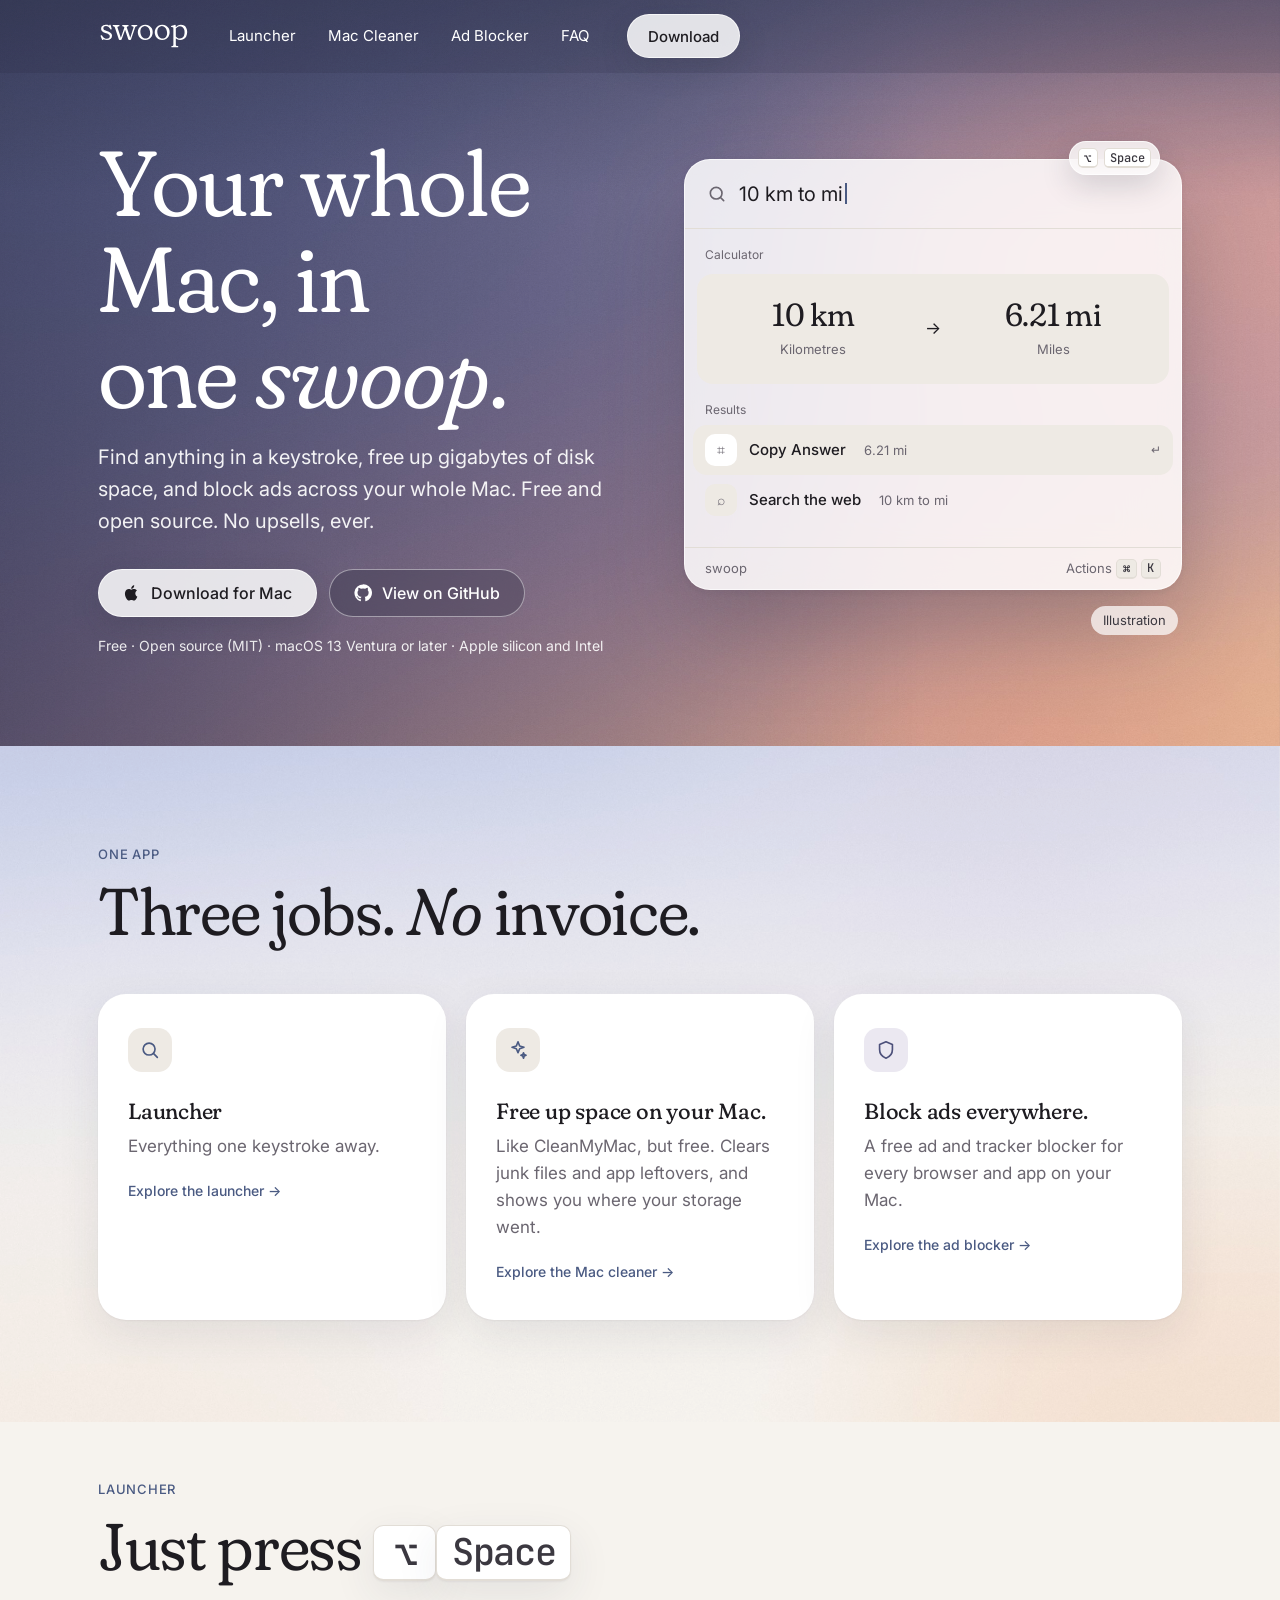
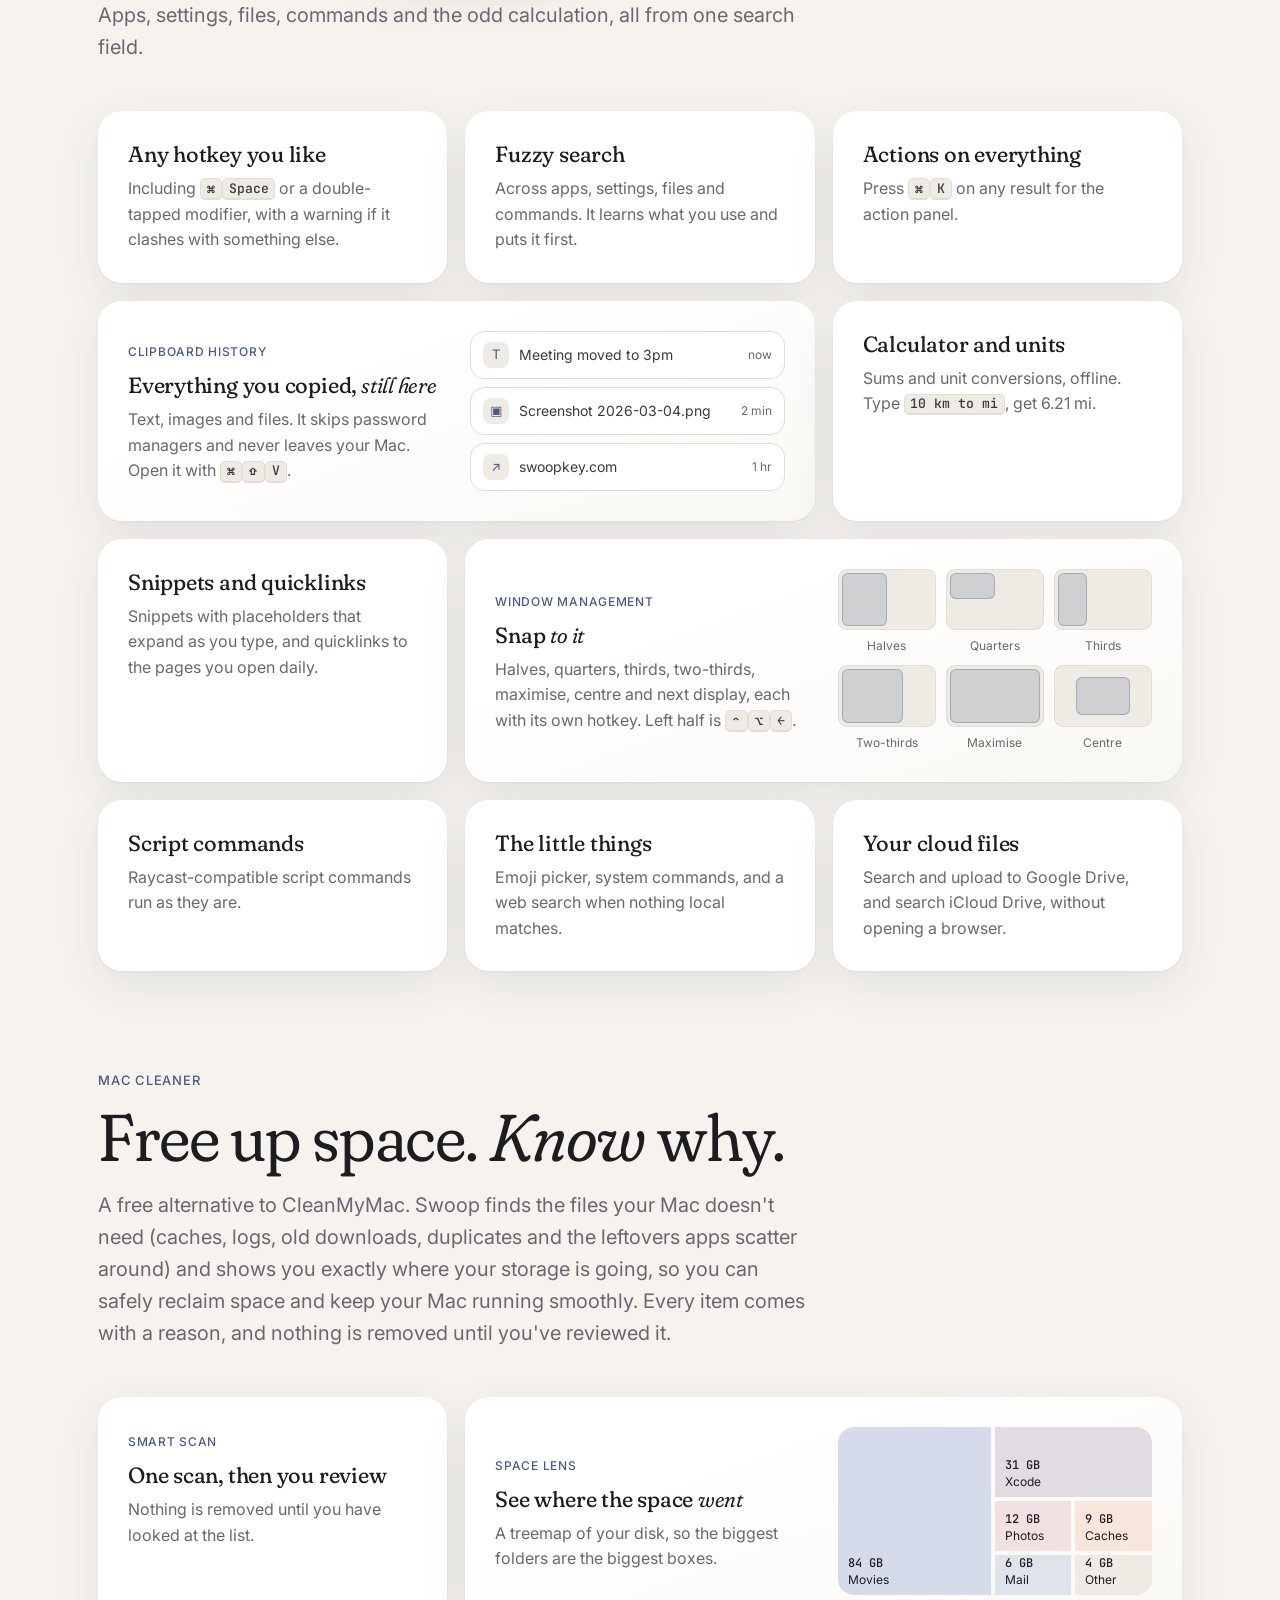
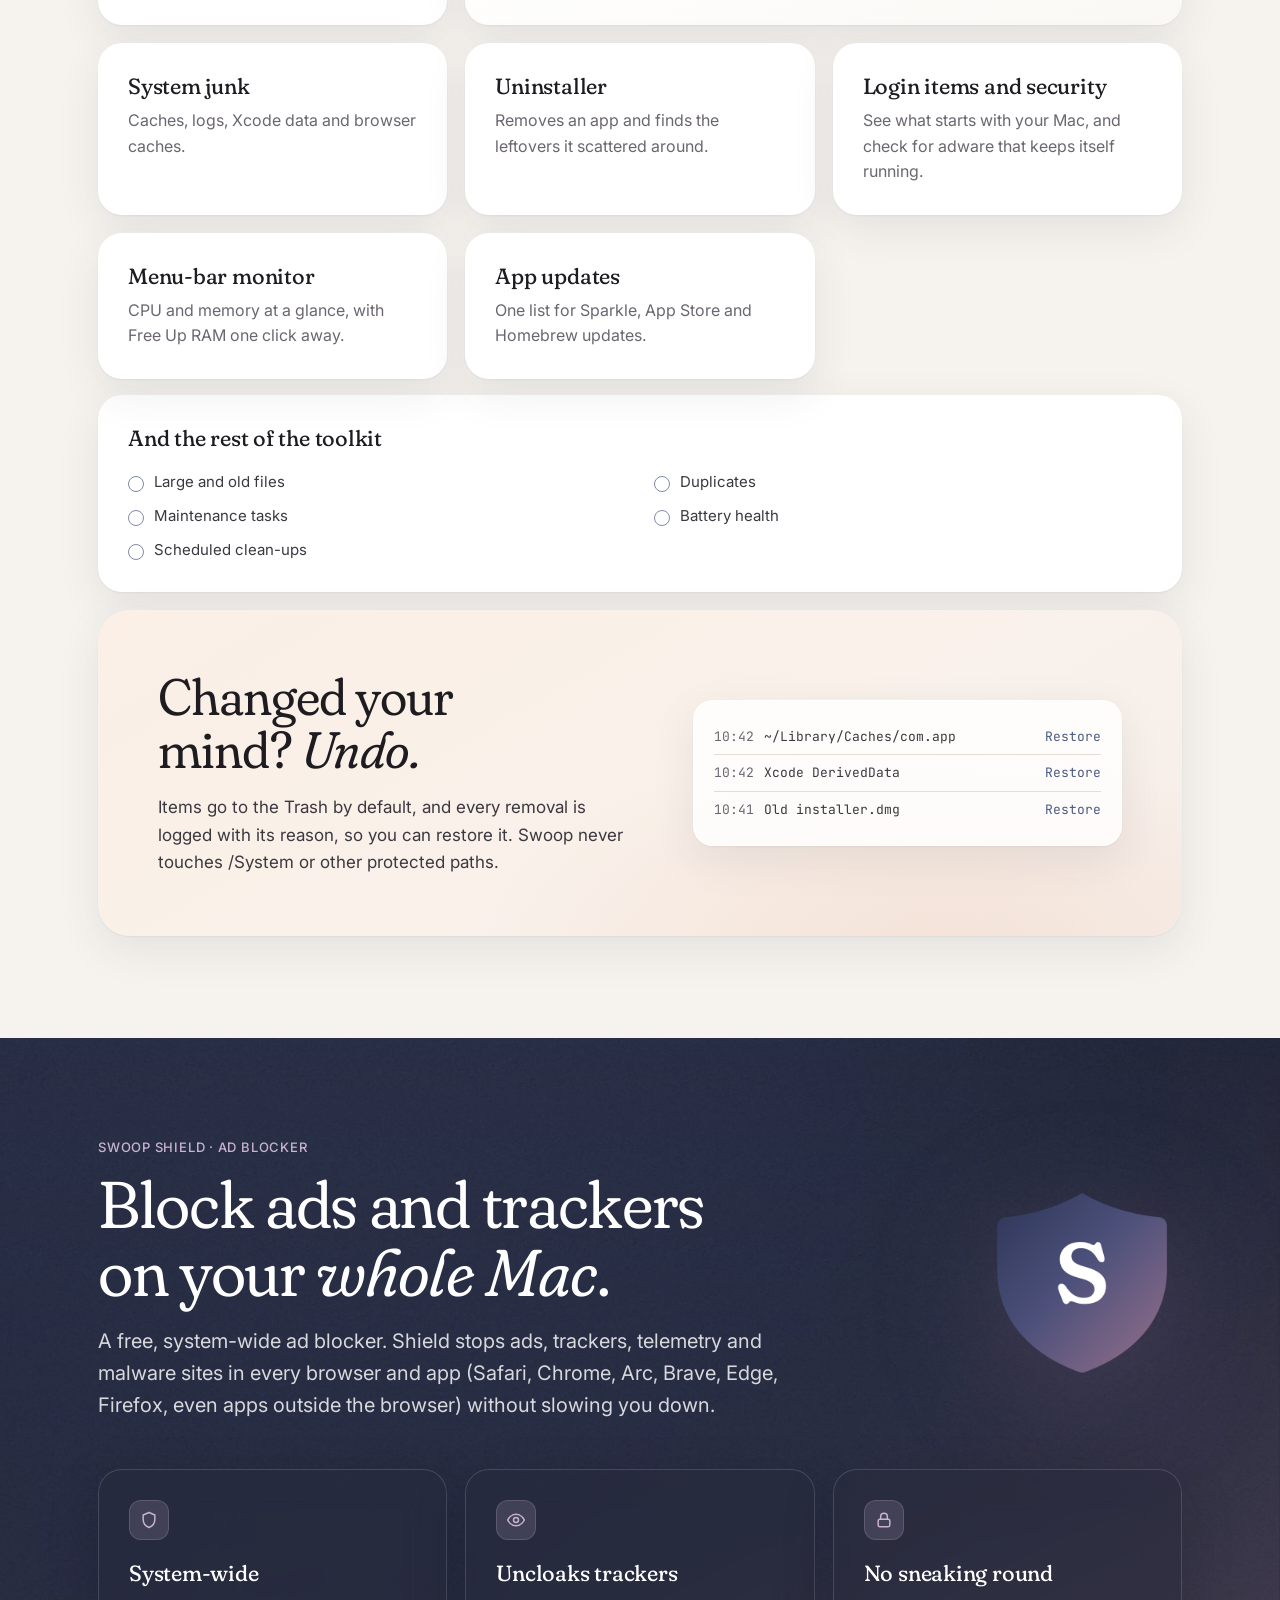
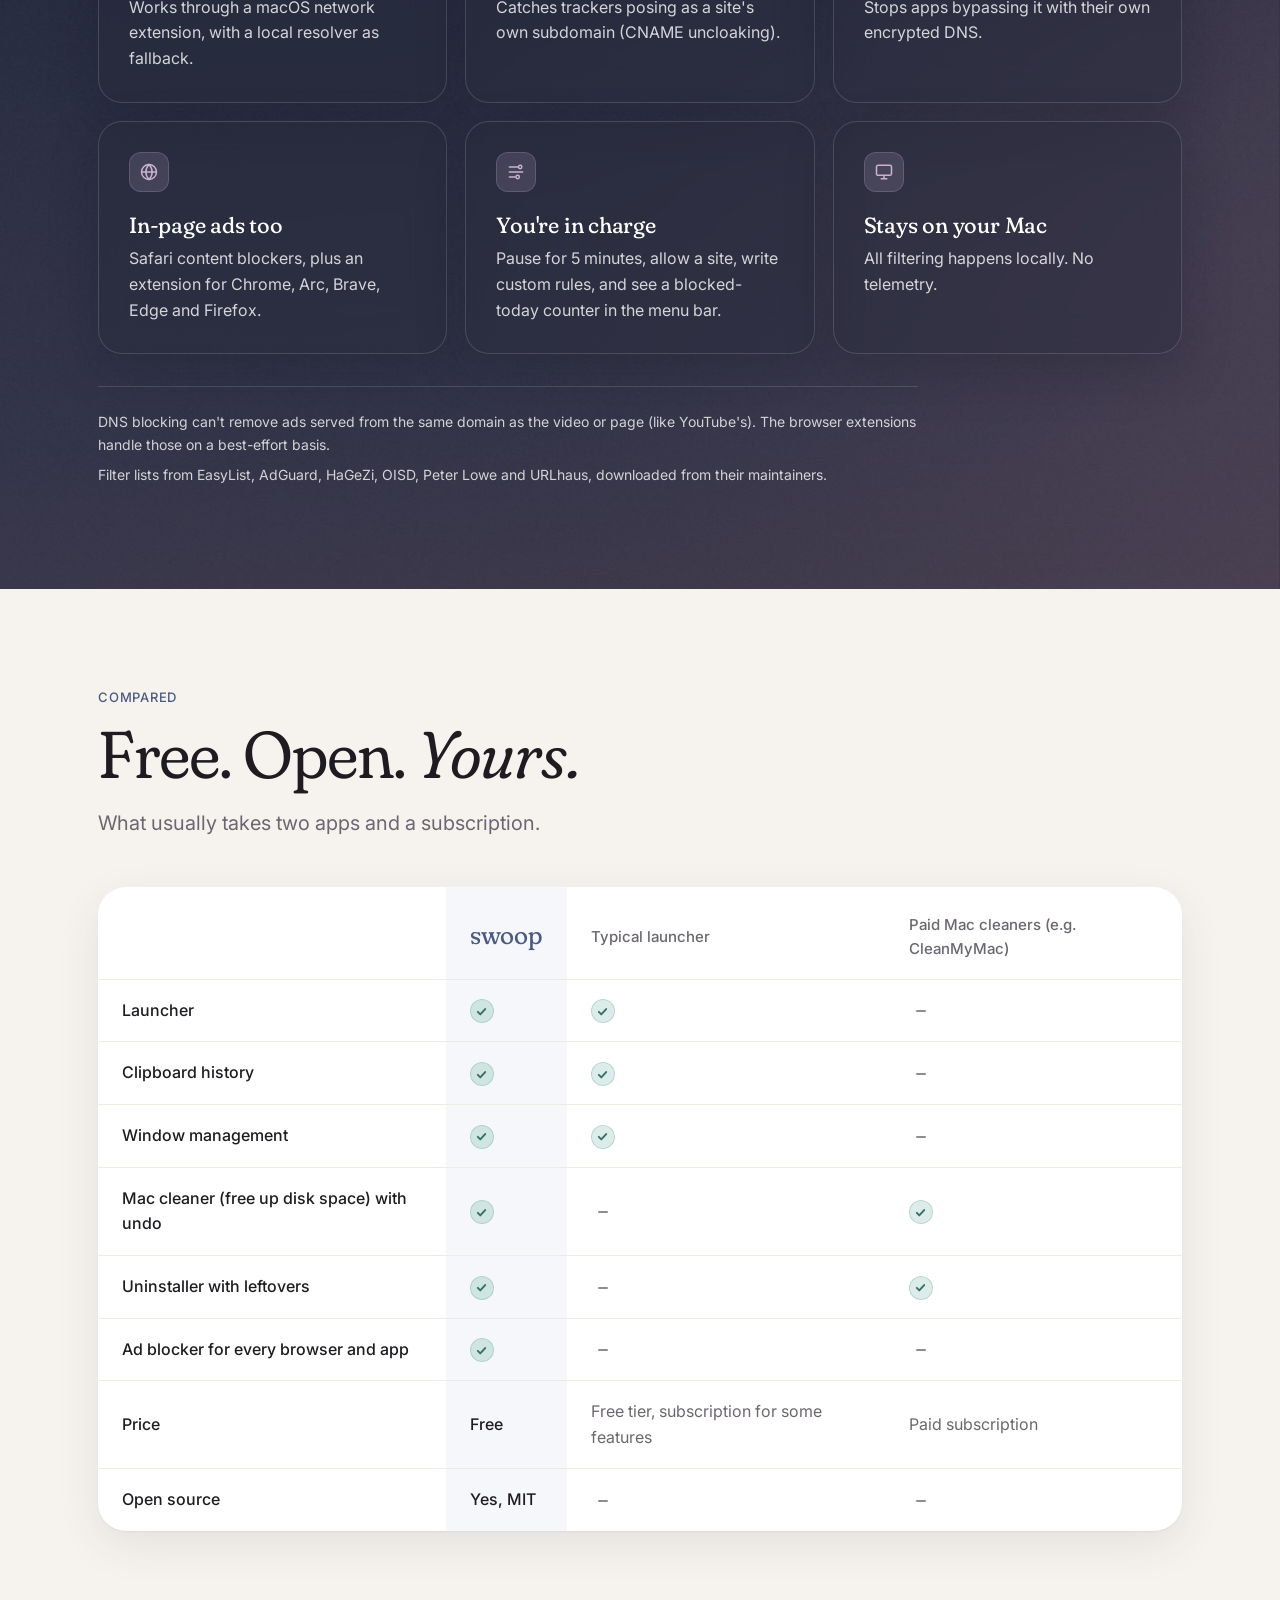
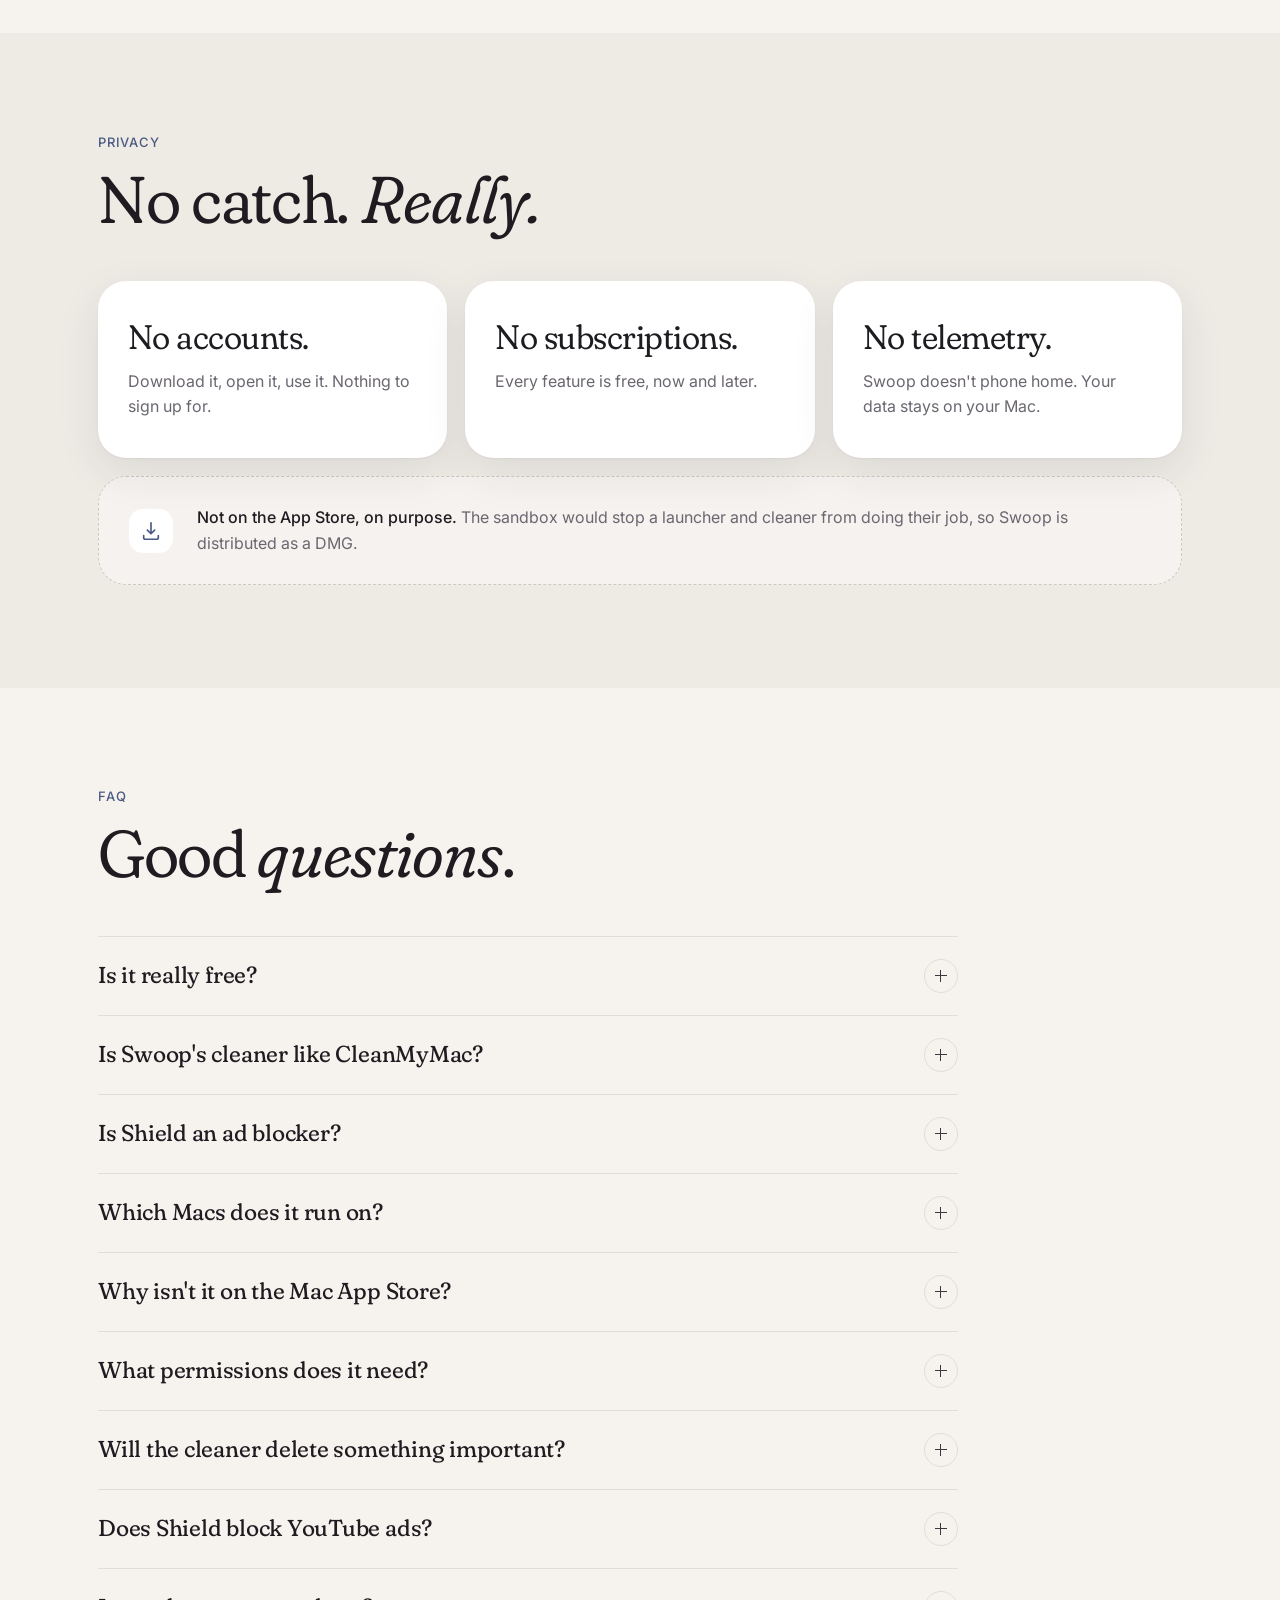
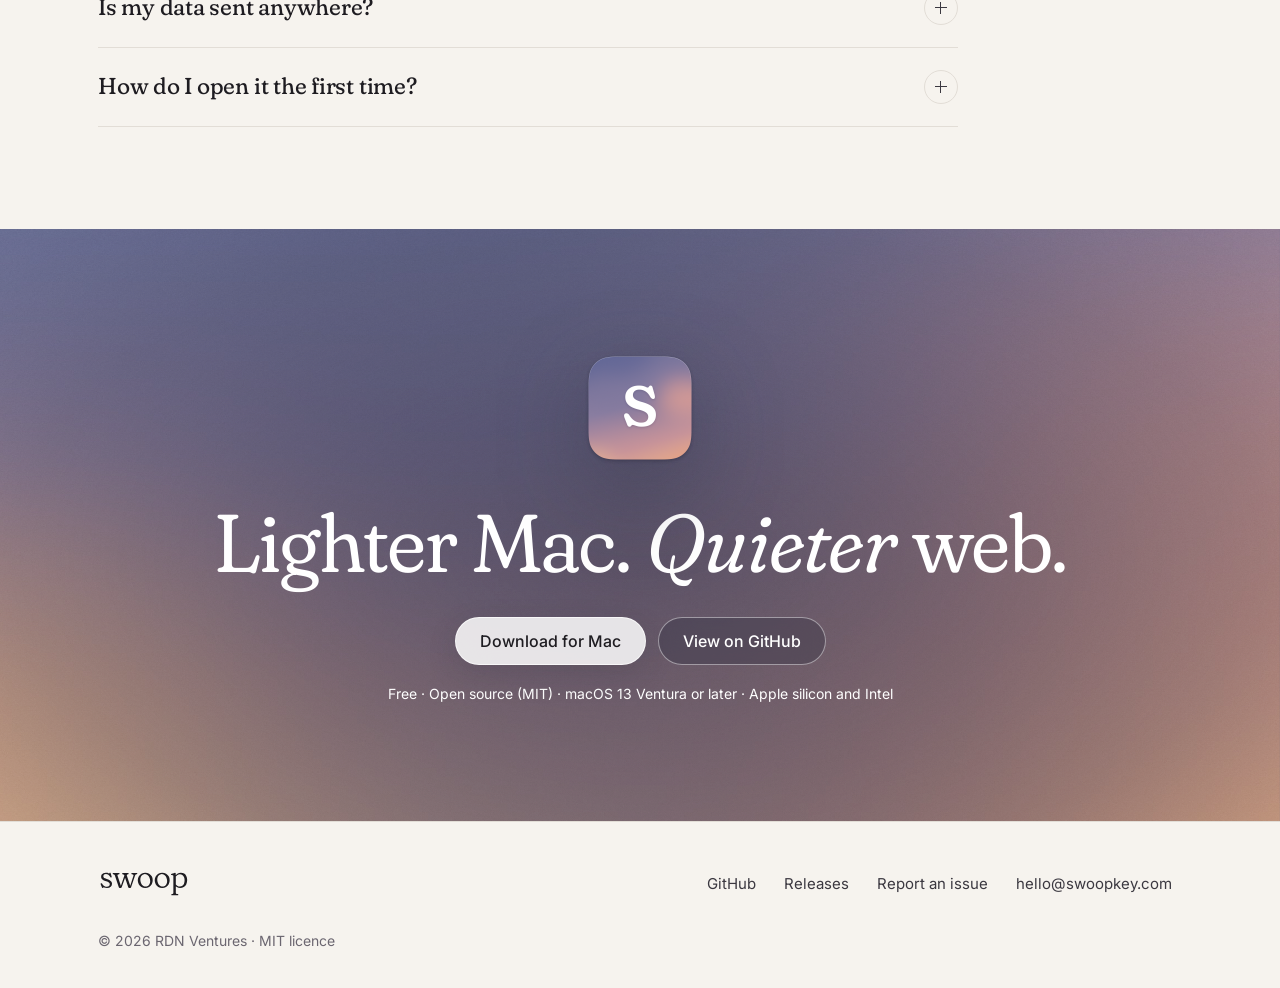
==== commit c14d1f1c: "Site: Shield mark 160px on mobile" ====
--- a/index.html
+++ b/index.html
@@ -341,7 +341,7 @@
         .x-log { padding: 12px 16px; font-size: 12.5px; }
 
         .x-shield__top { gap: 36px; padding-top: 12px; }
-        .x-shield__mark { width: 200px; max-width: 60vw; margin: 0 0 4px; }
+        .x-shield__mark { width: 160px; max-width: 50vw; margin: 0 0 4px; }
         .x-note { margin-top: 28px; font-size: 15px; }
 
         /* comparison: compact 4-column matrix */
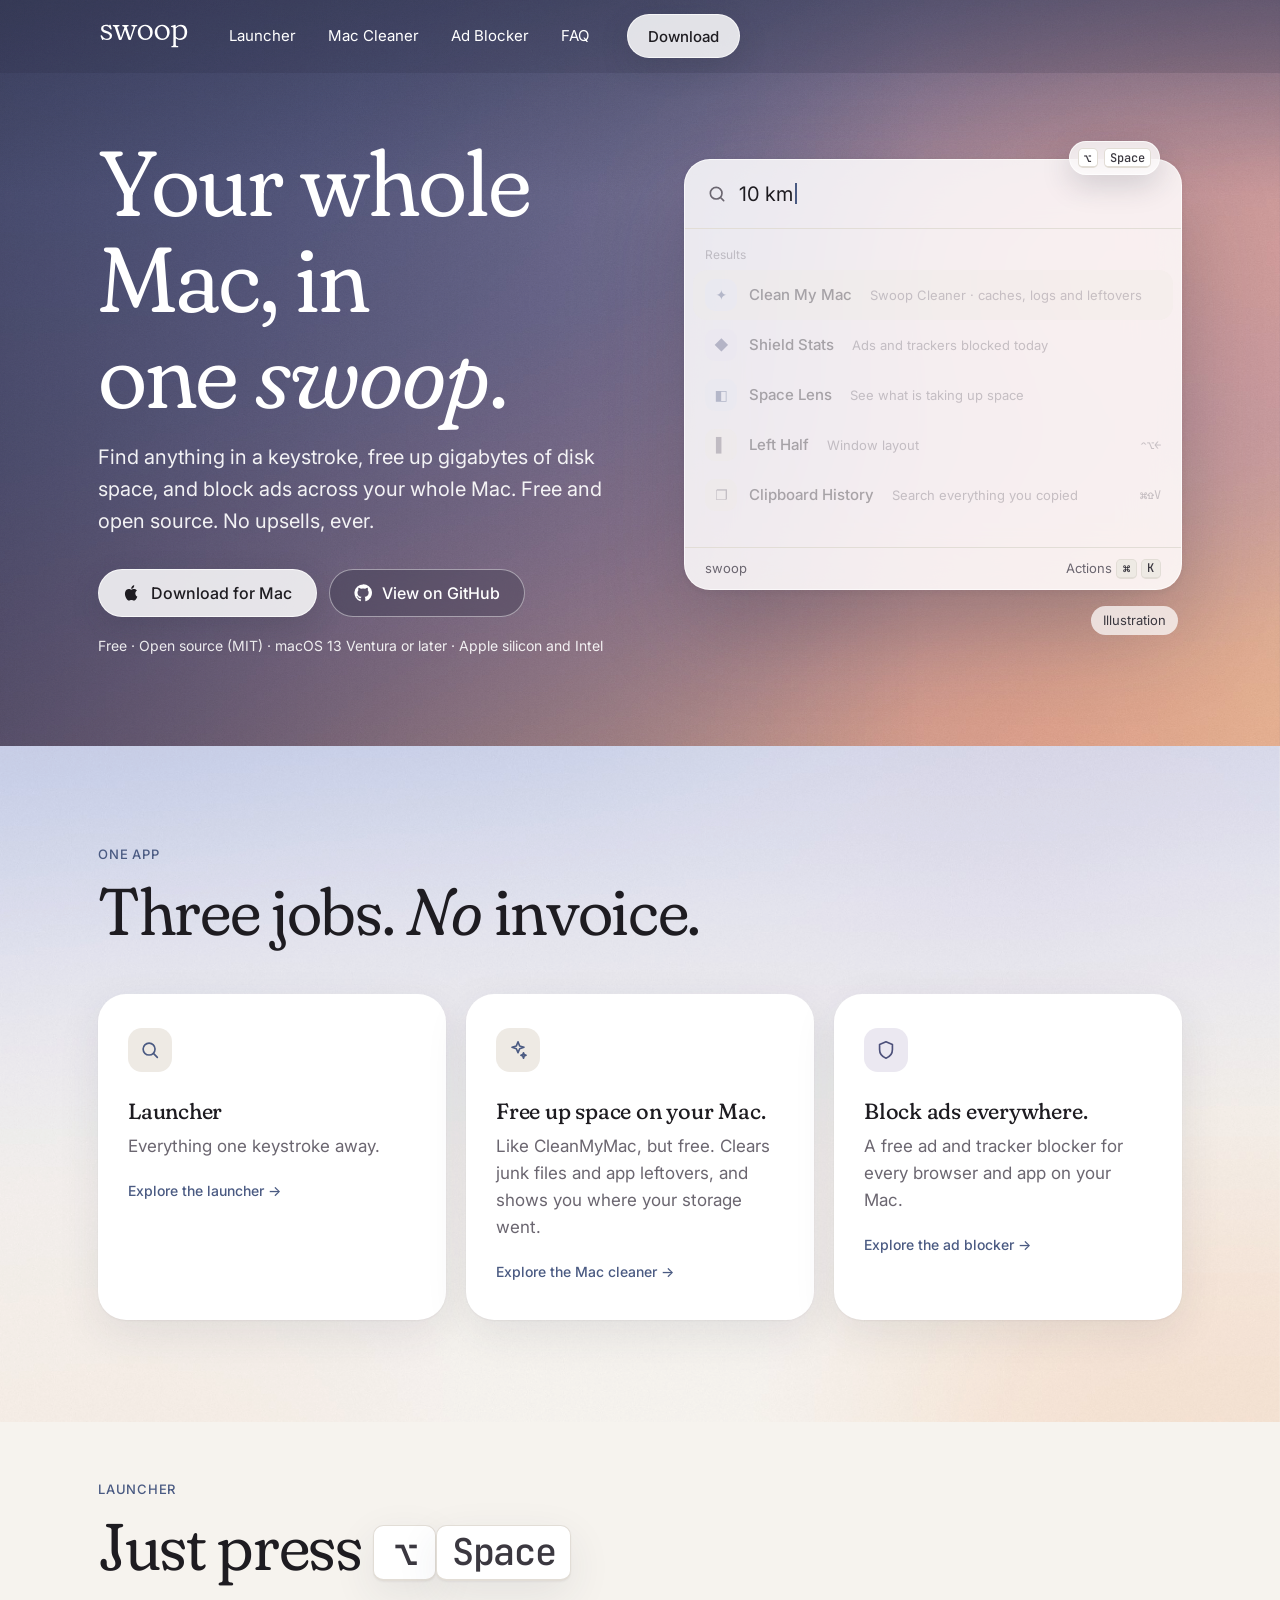
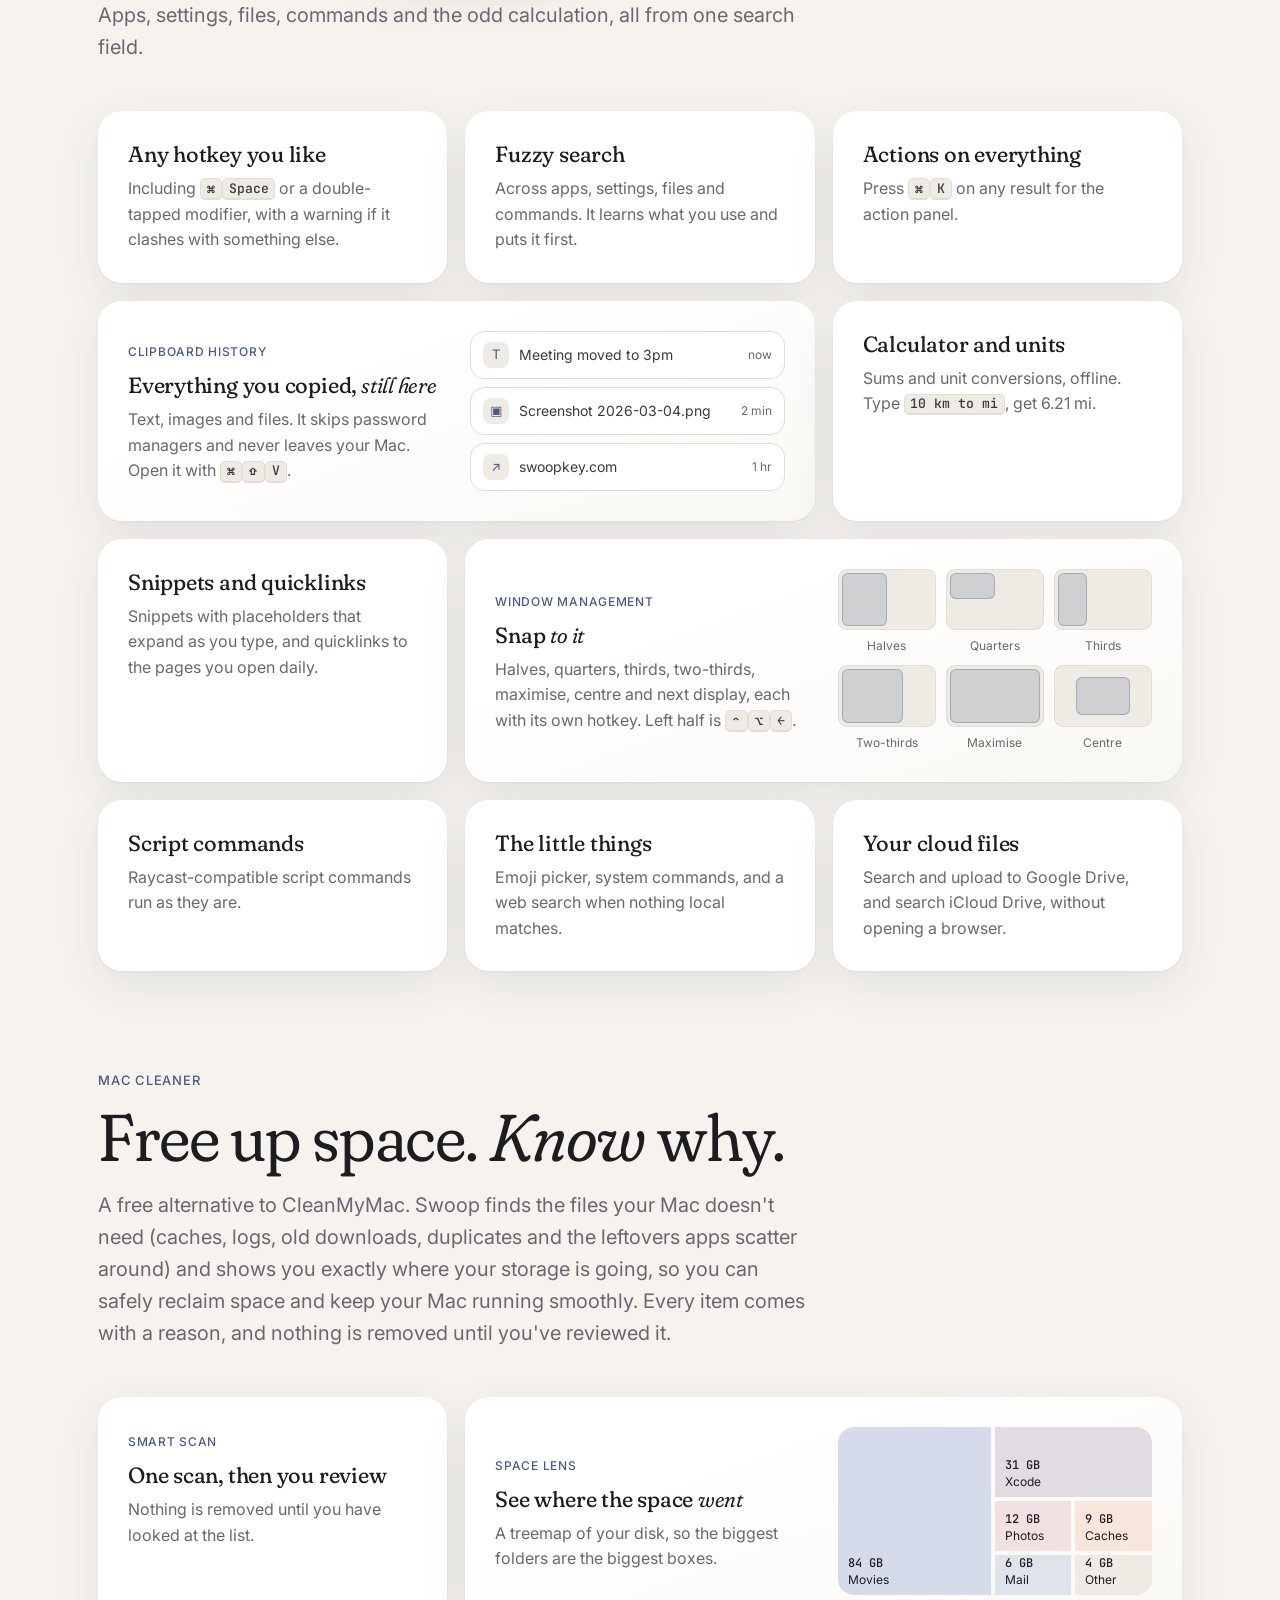
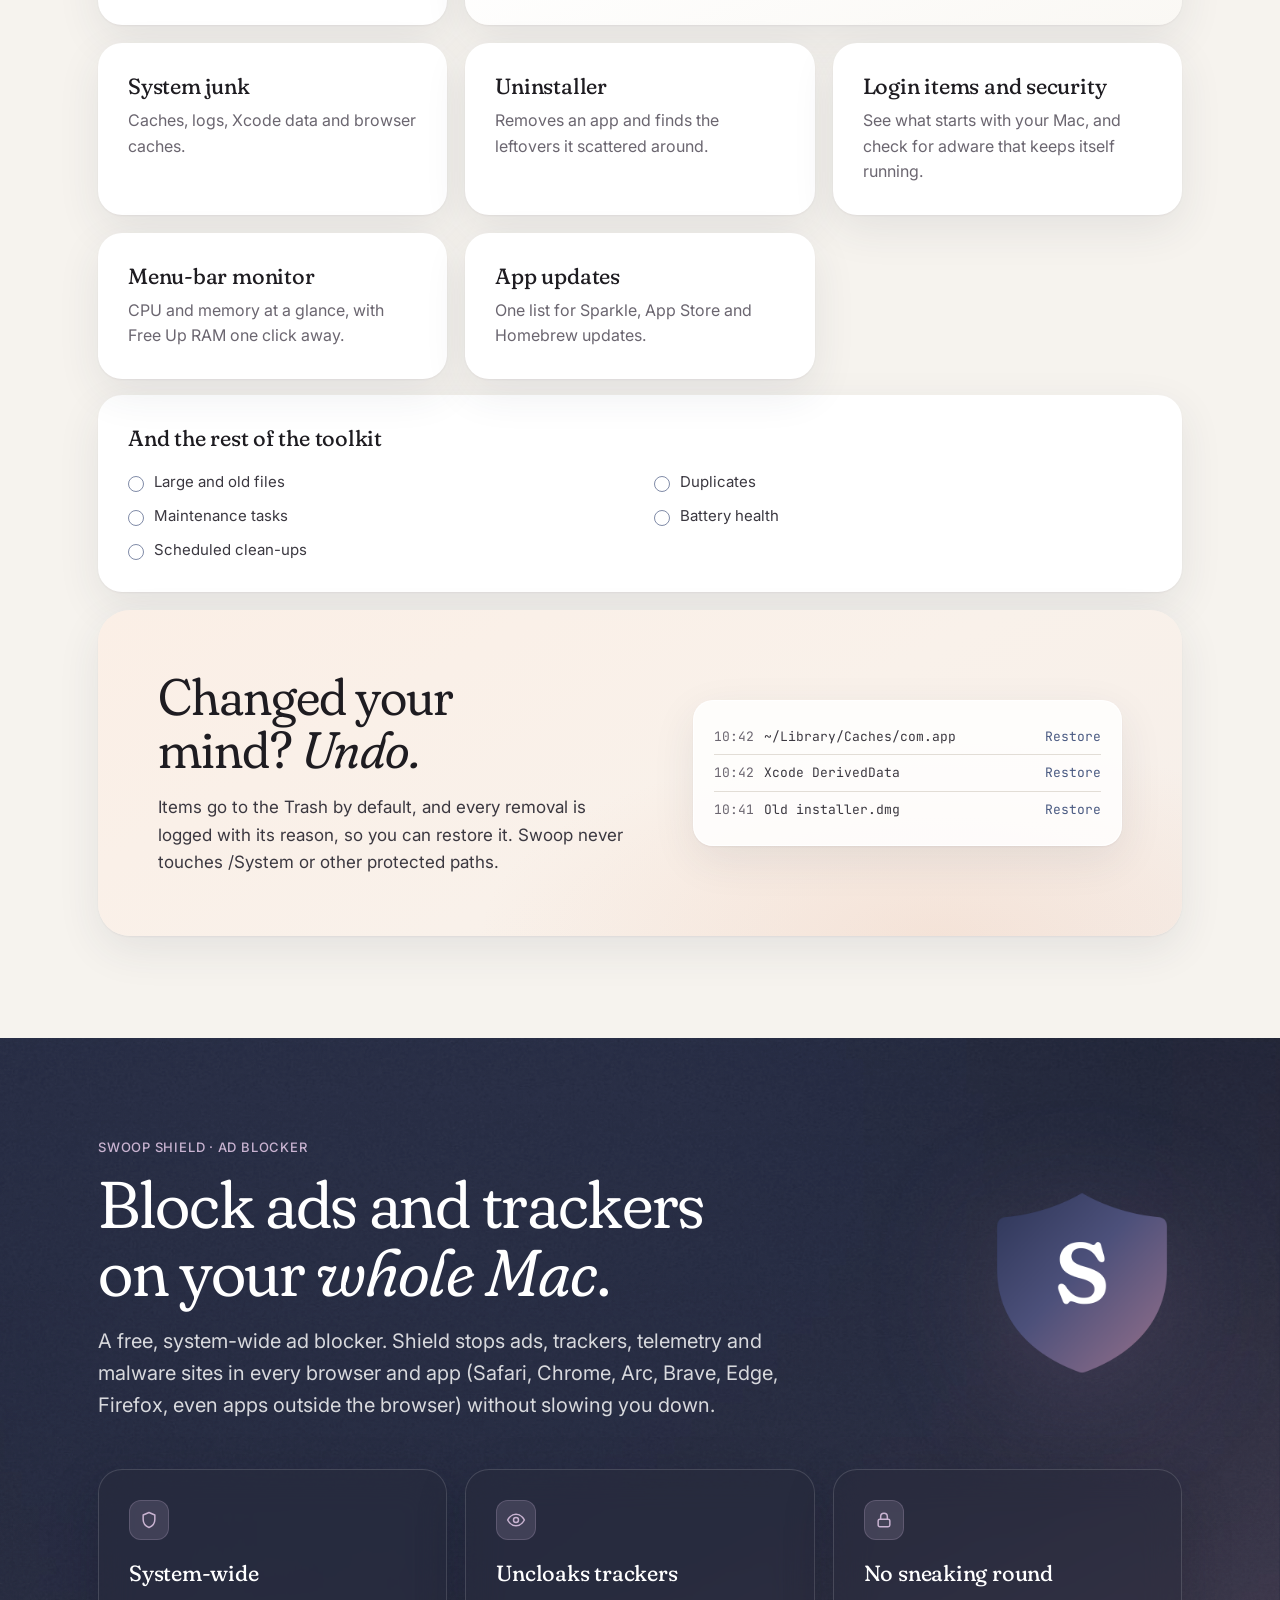
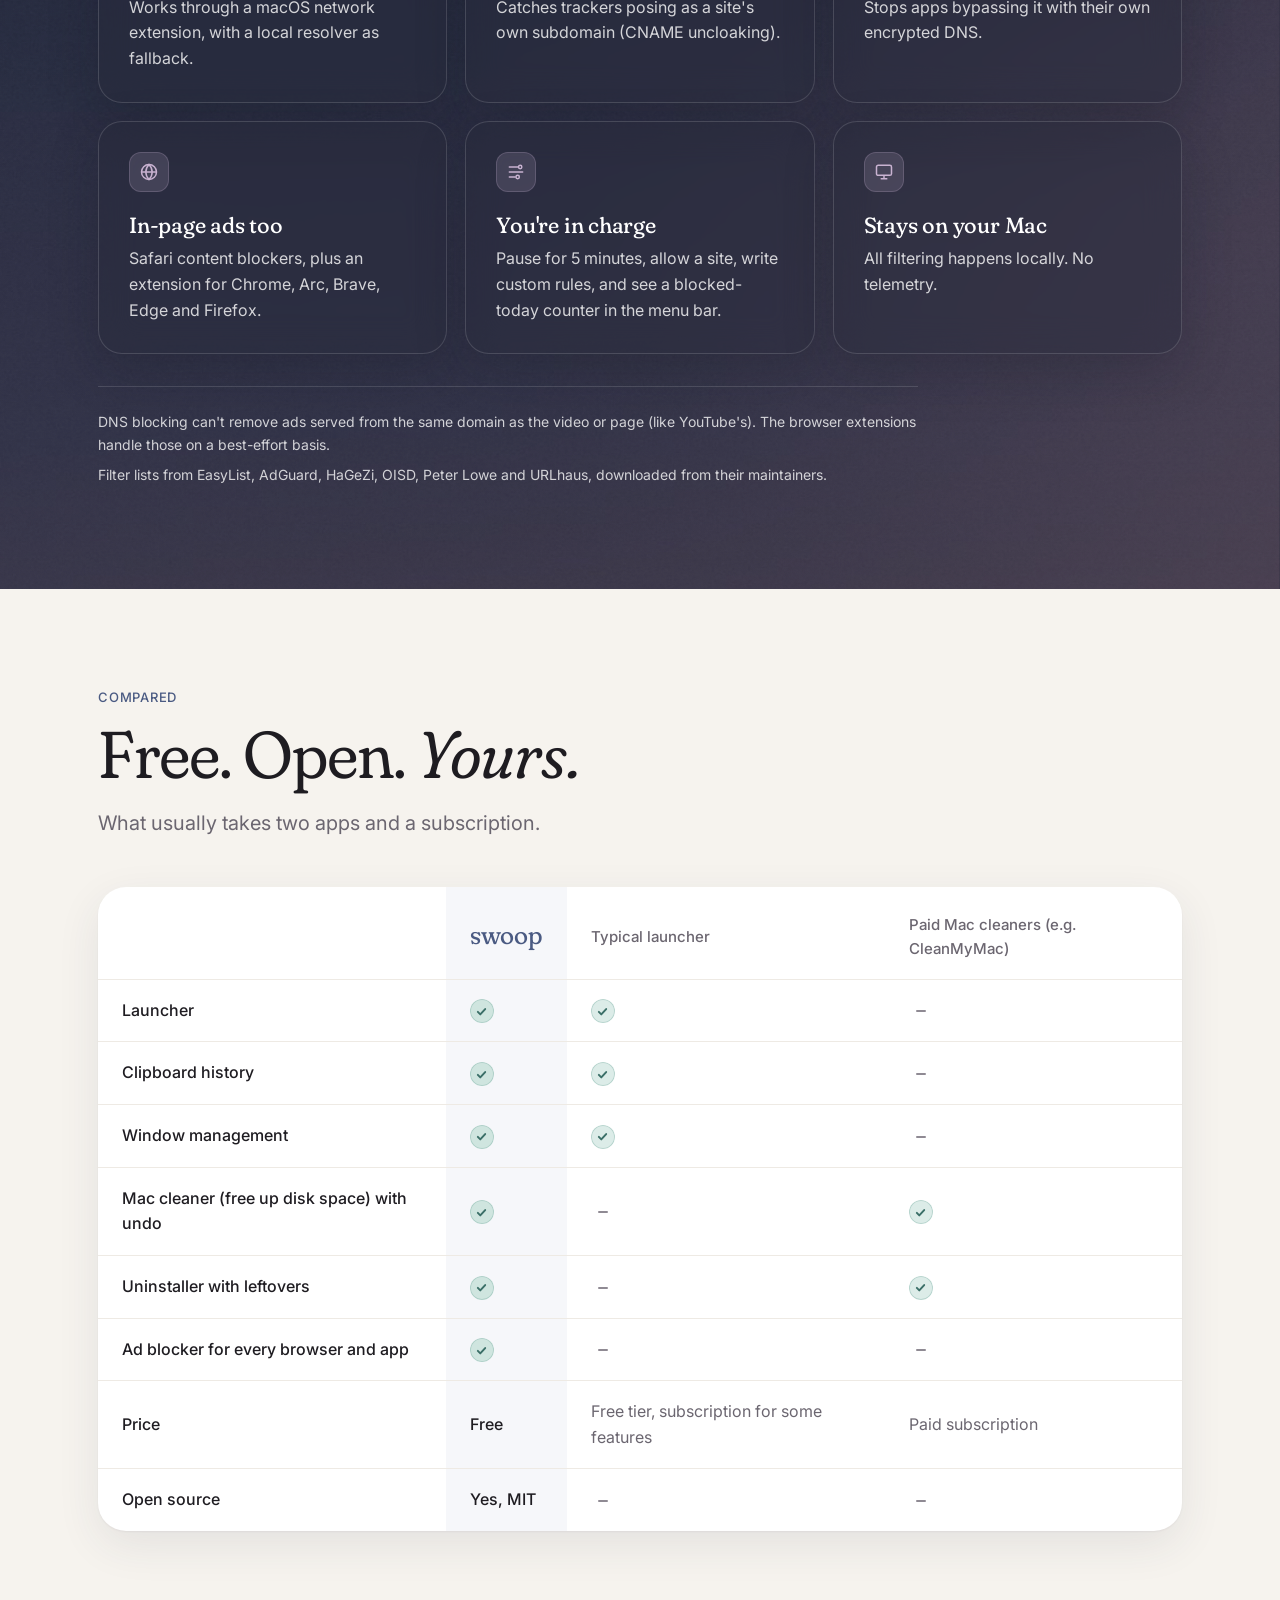
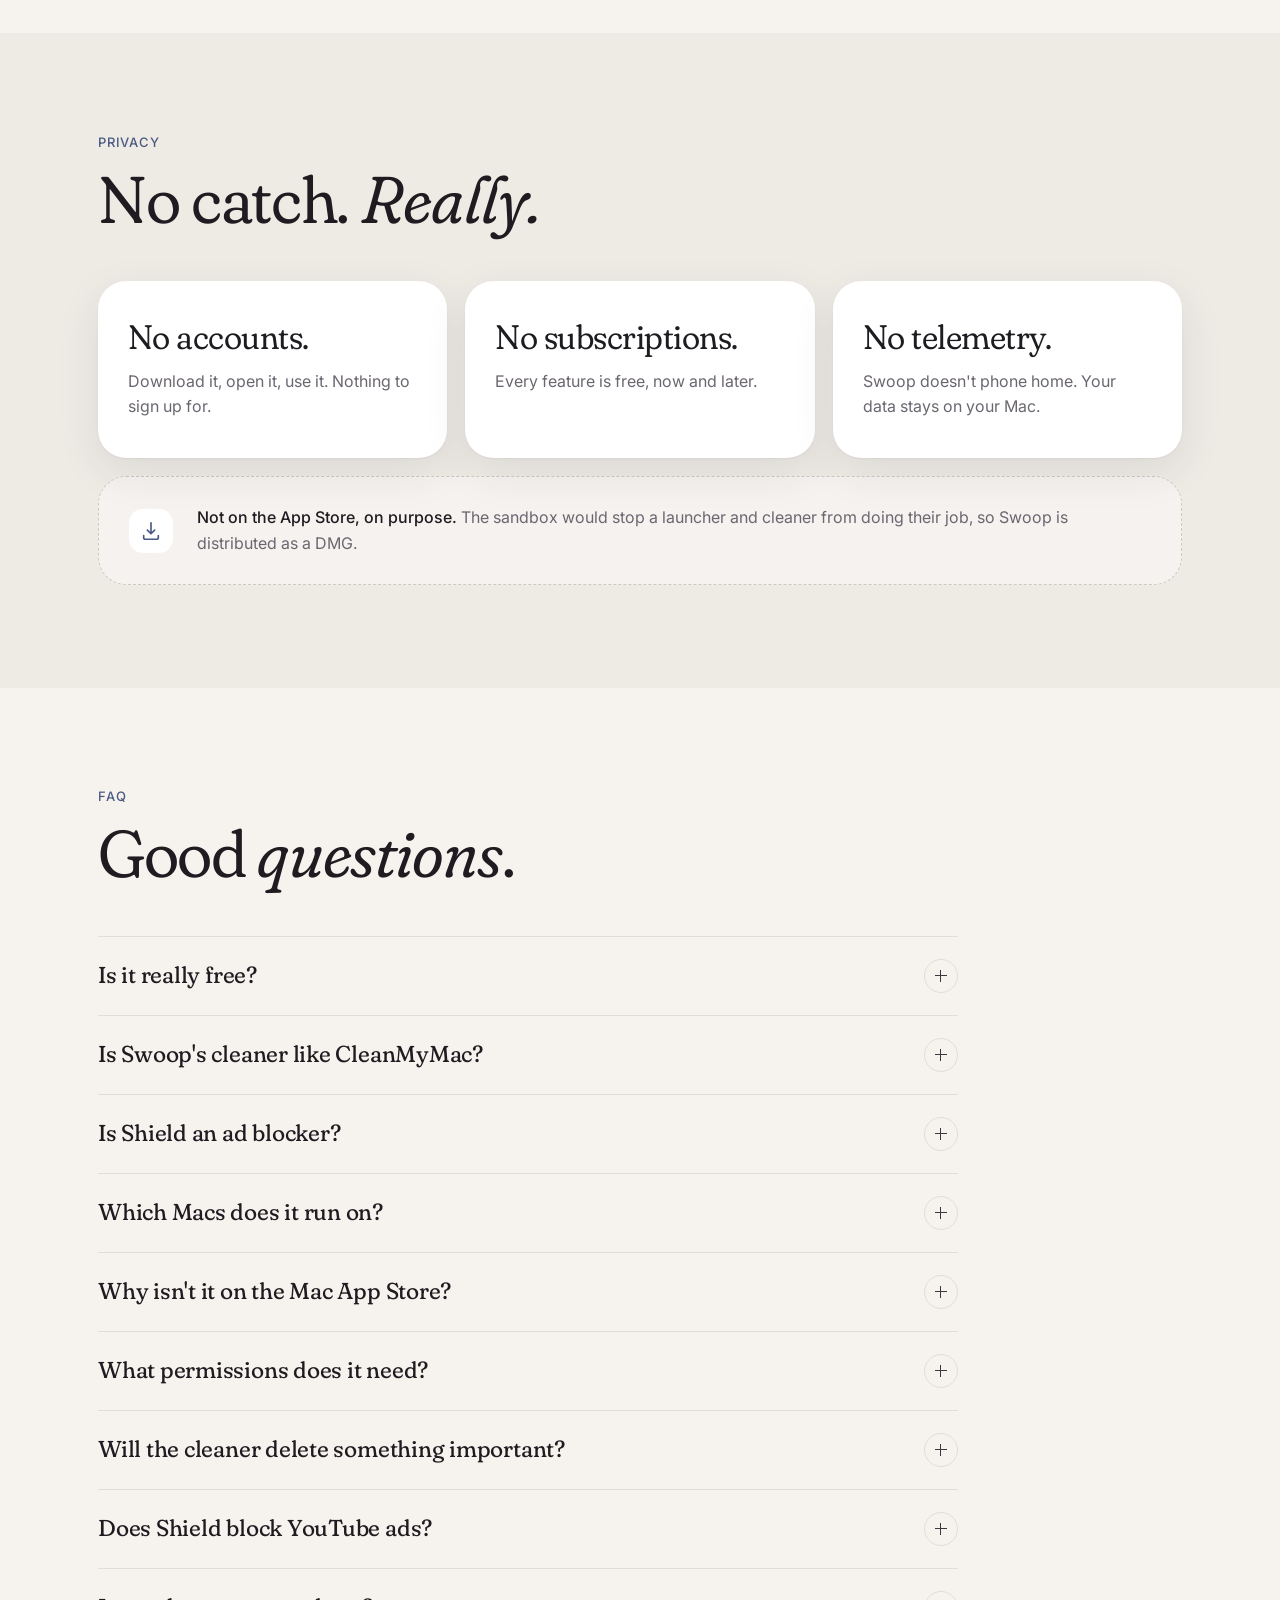
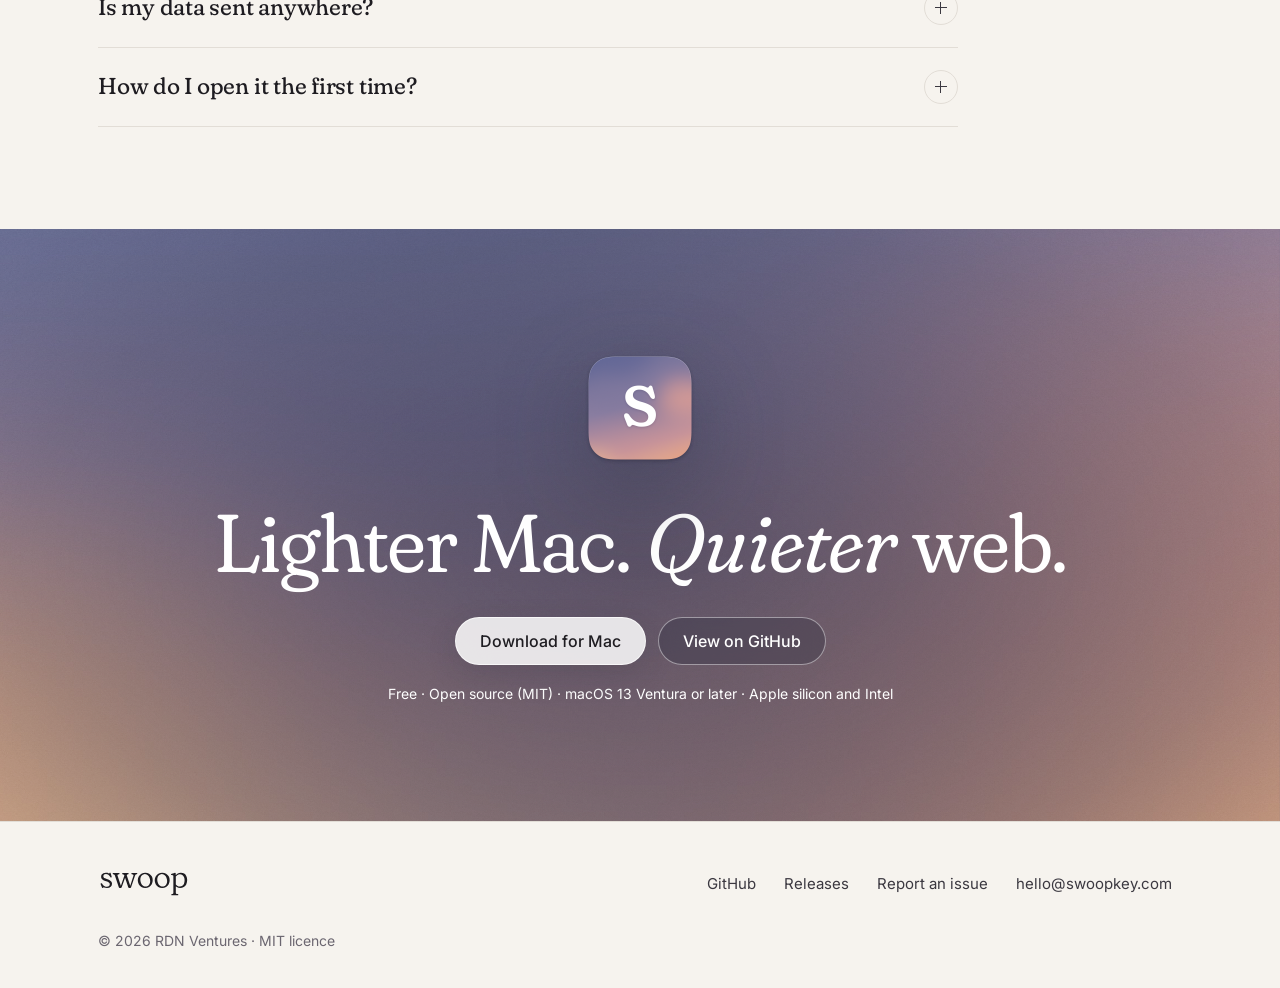
==== commit d1eaf32d: "Site: mobile Shield mark matches final app icon size" ====
--- a/index.html
+++ b/index.html
@@ -341,7 +341,7 @@
         .x-log { padding: 12px 16px; font-size: 12.5px; }
 
         .x-shield__top { gap: 36px; padding-top: 12px; }
-        .x-shield__mark { width: 160px; max-width: 50vw; margin: 0 0 4px; }
+        .x-shield__mark { width: 96px; height: 96px; margin: 0 0 2px; filter: drop-shadow(0 26px 44px rgba(46, 54, 88, 0.35)); }
         .x-note { margin-top: 28px; font-size: 15px; }
 
         /* comparison: compact 4-column matrix */
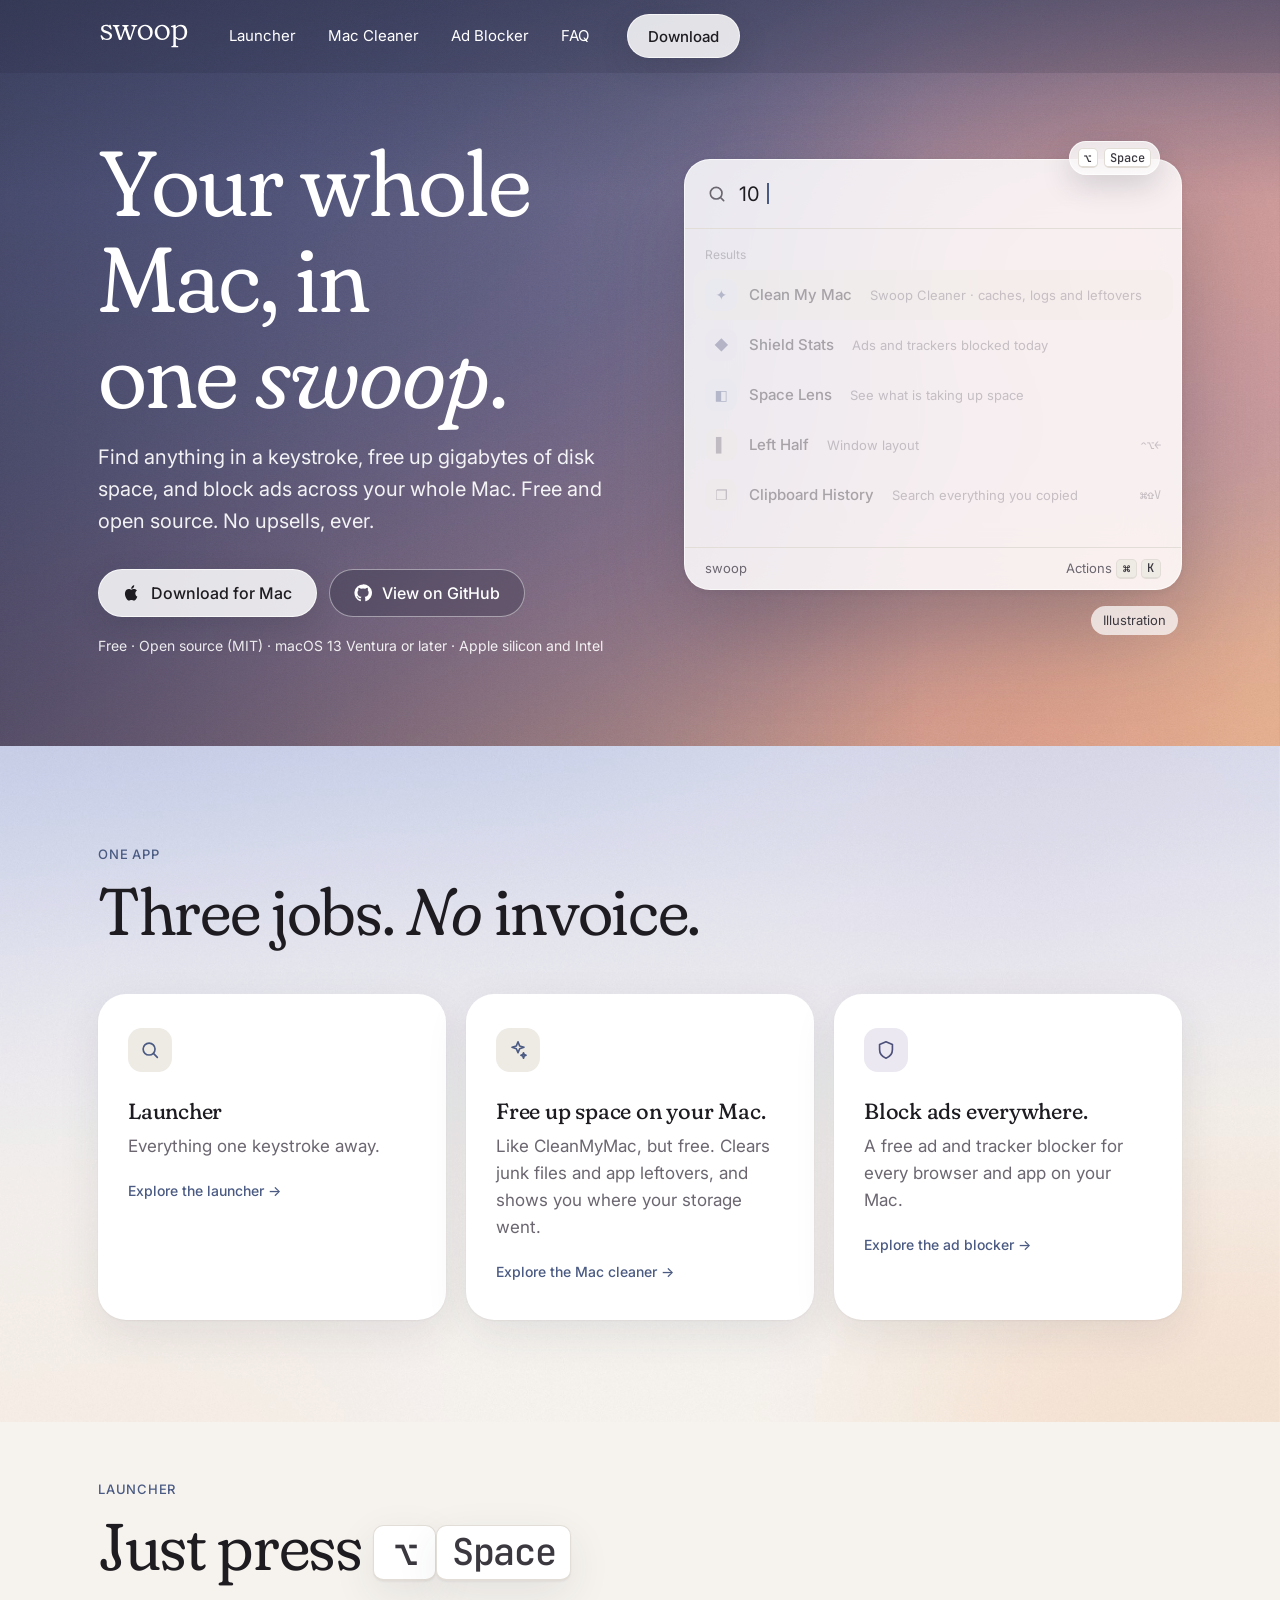
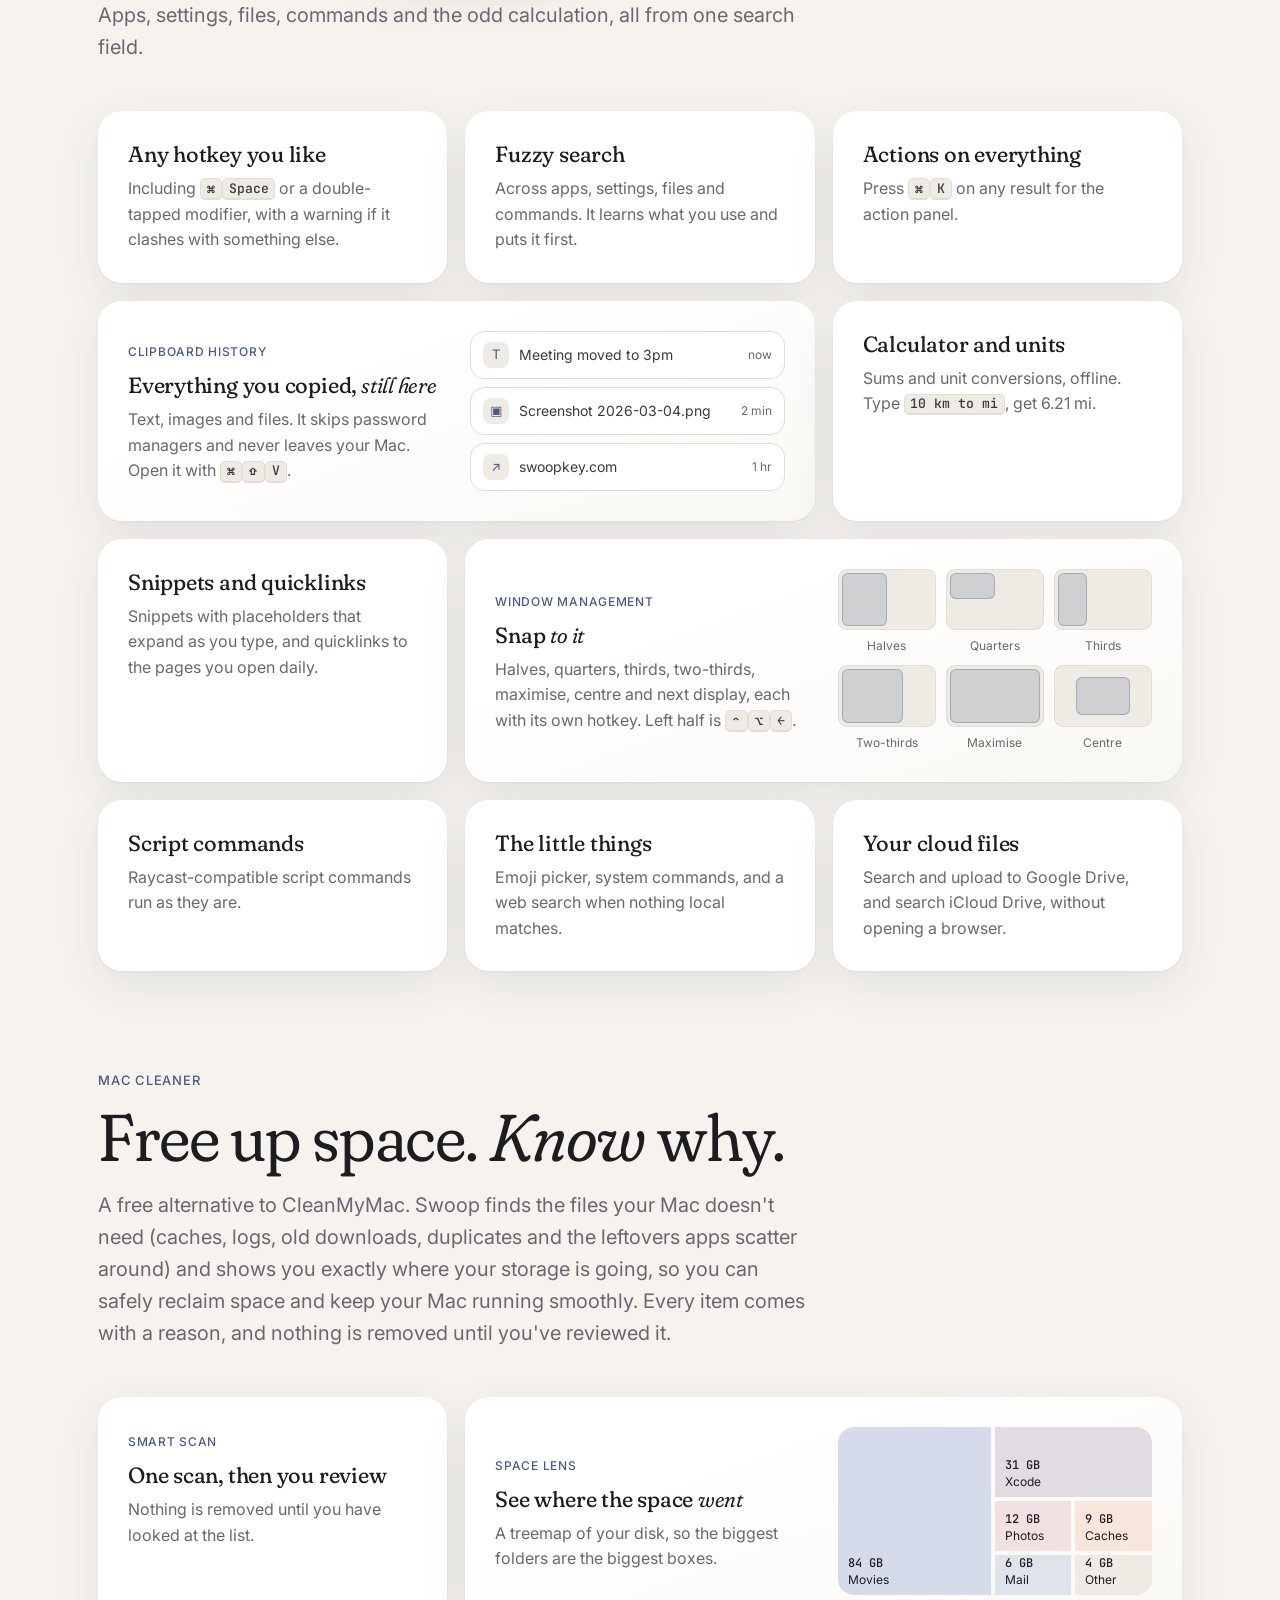
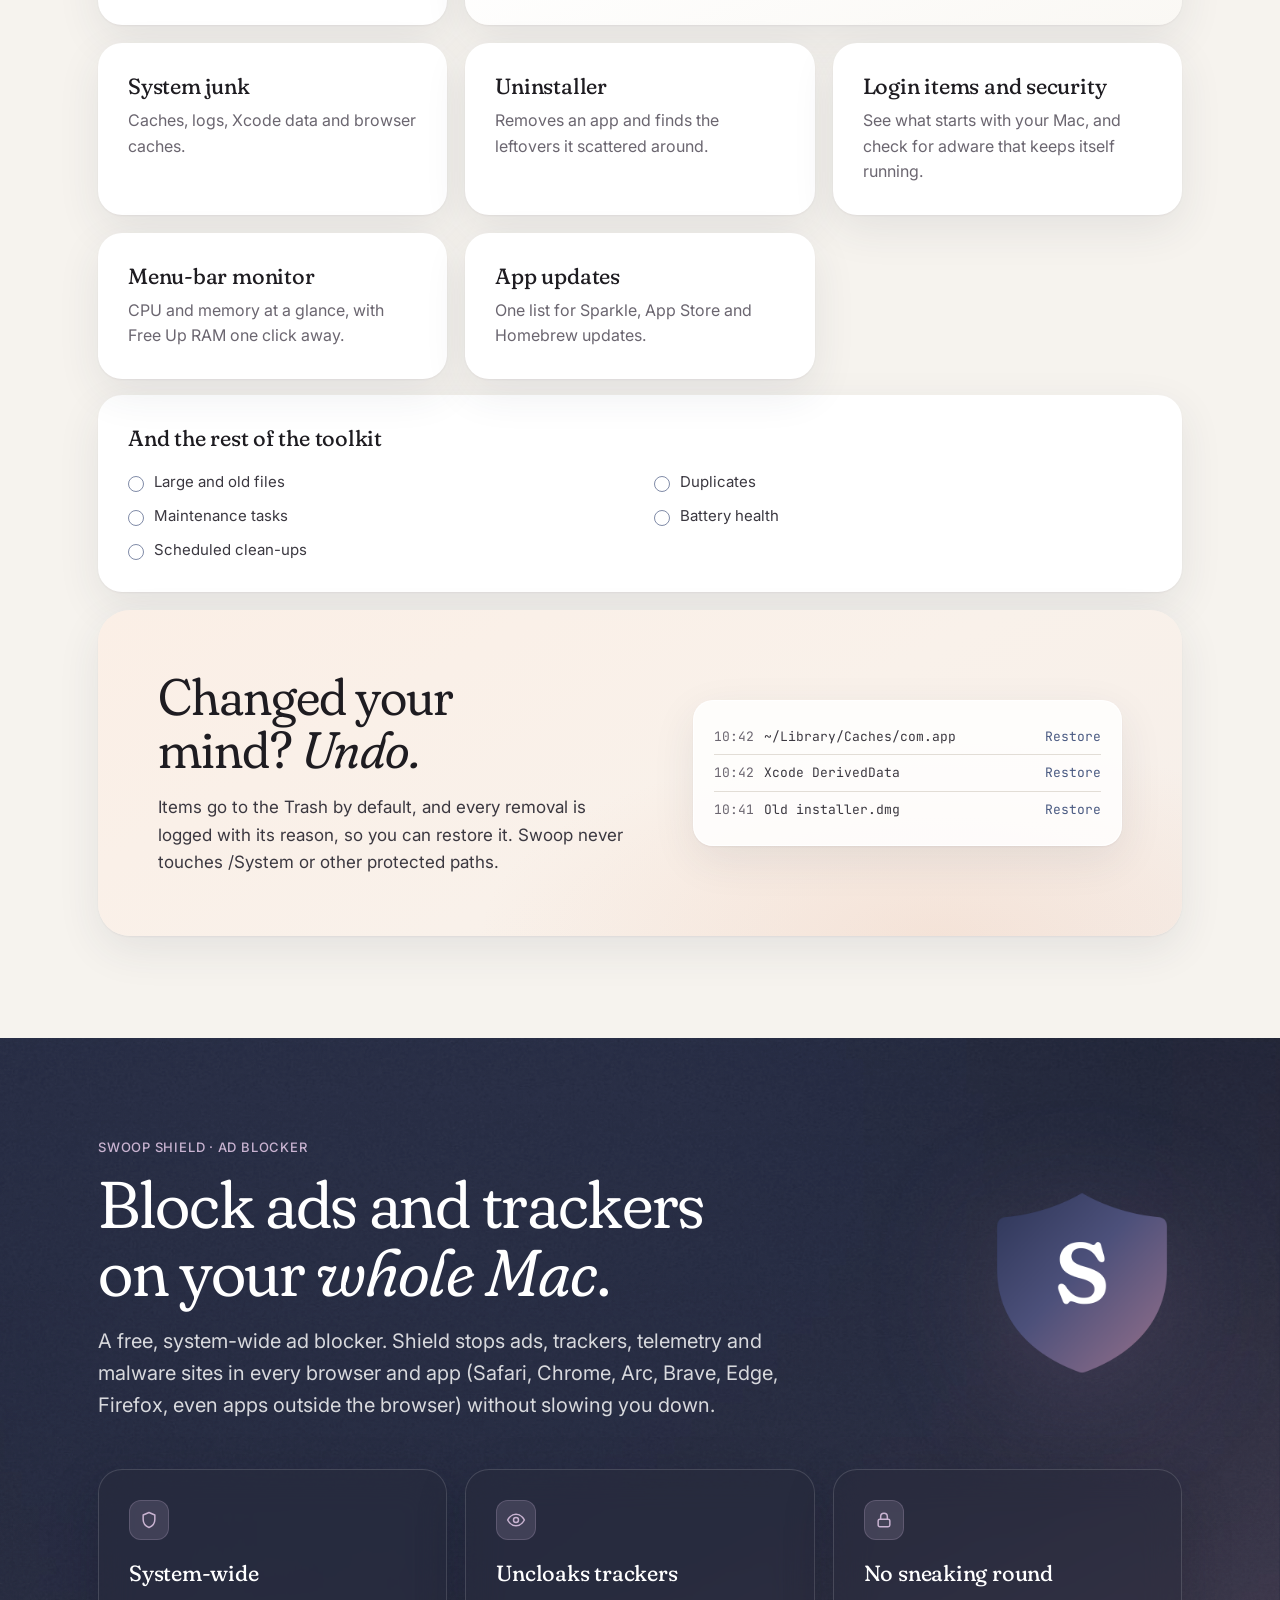
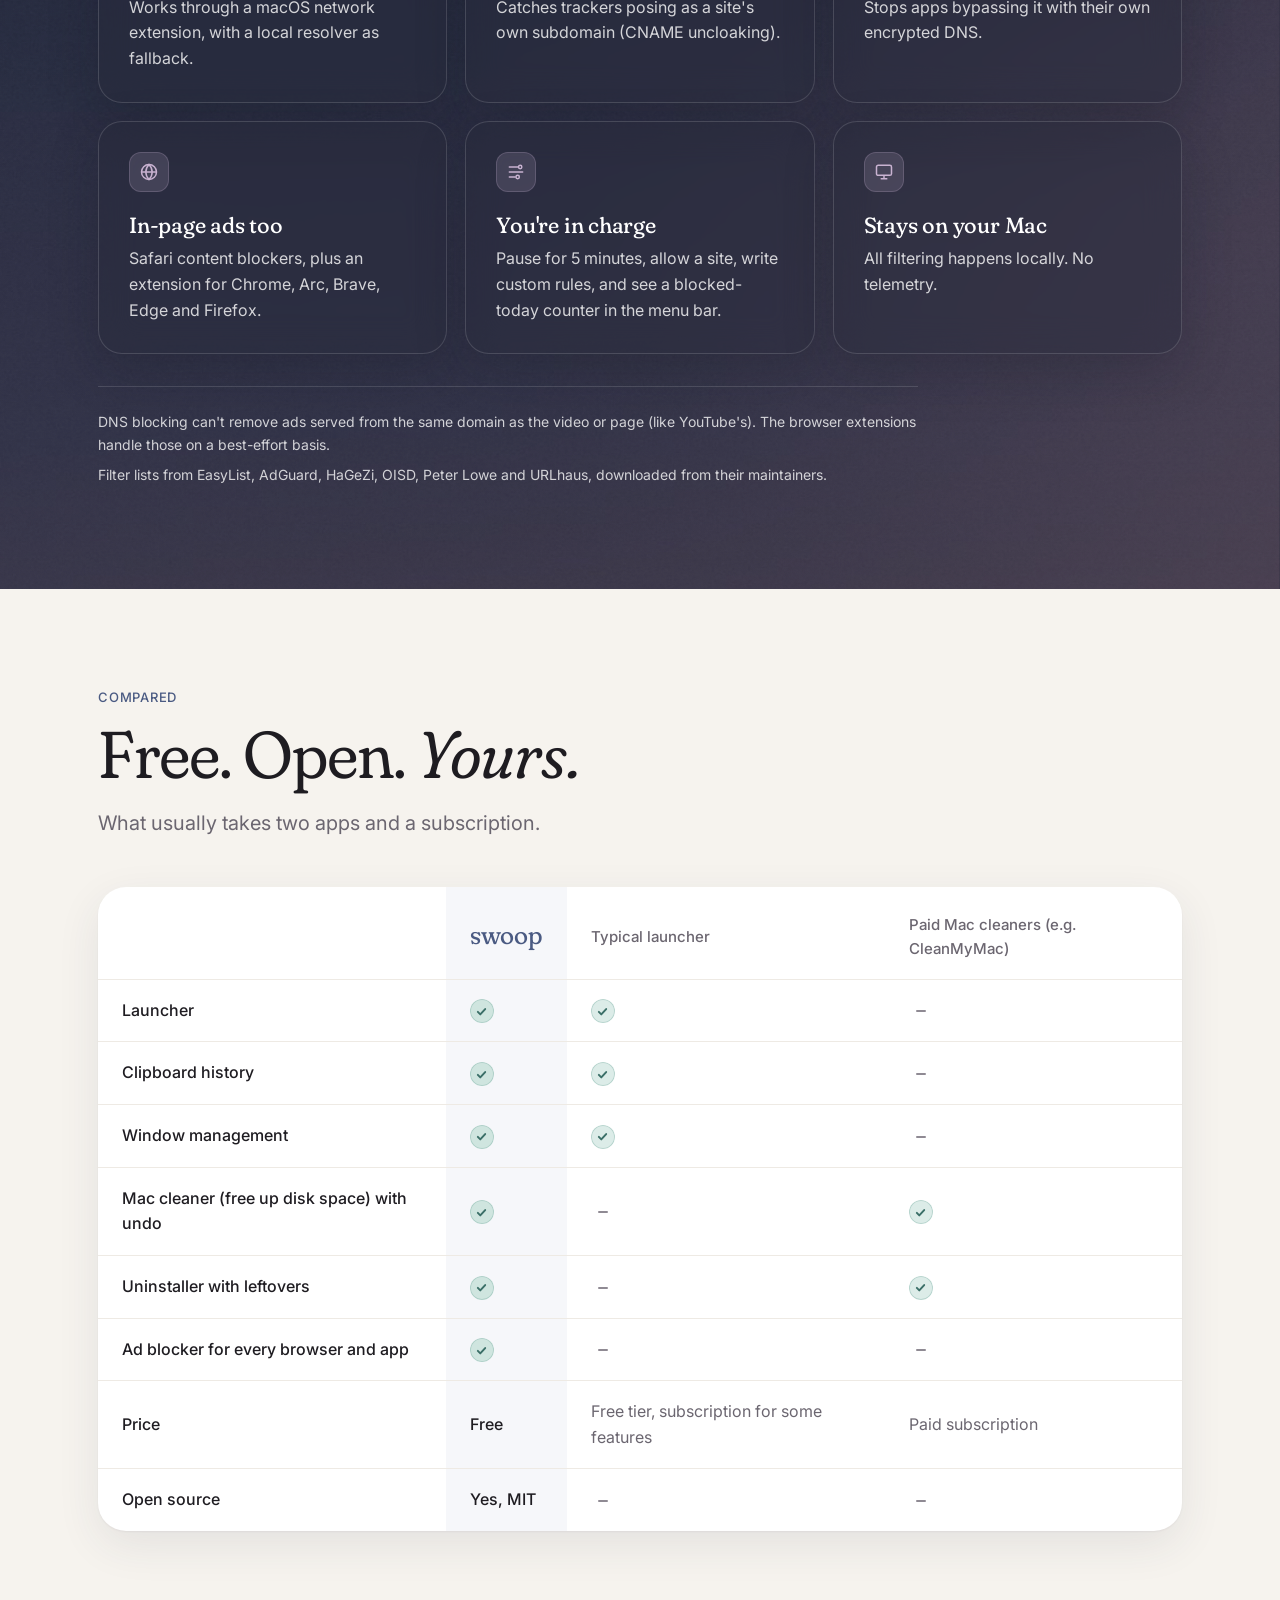
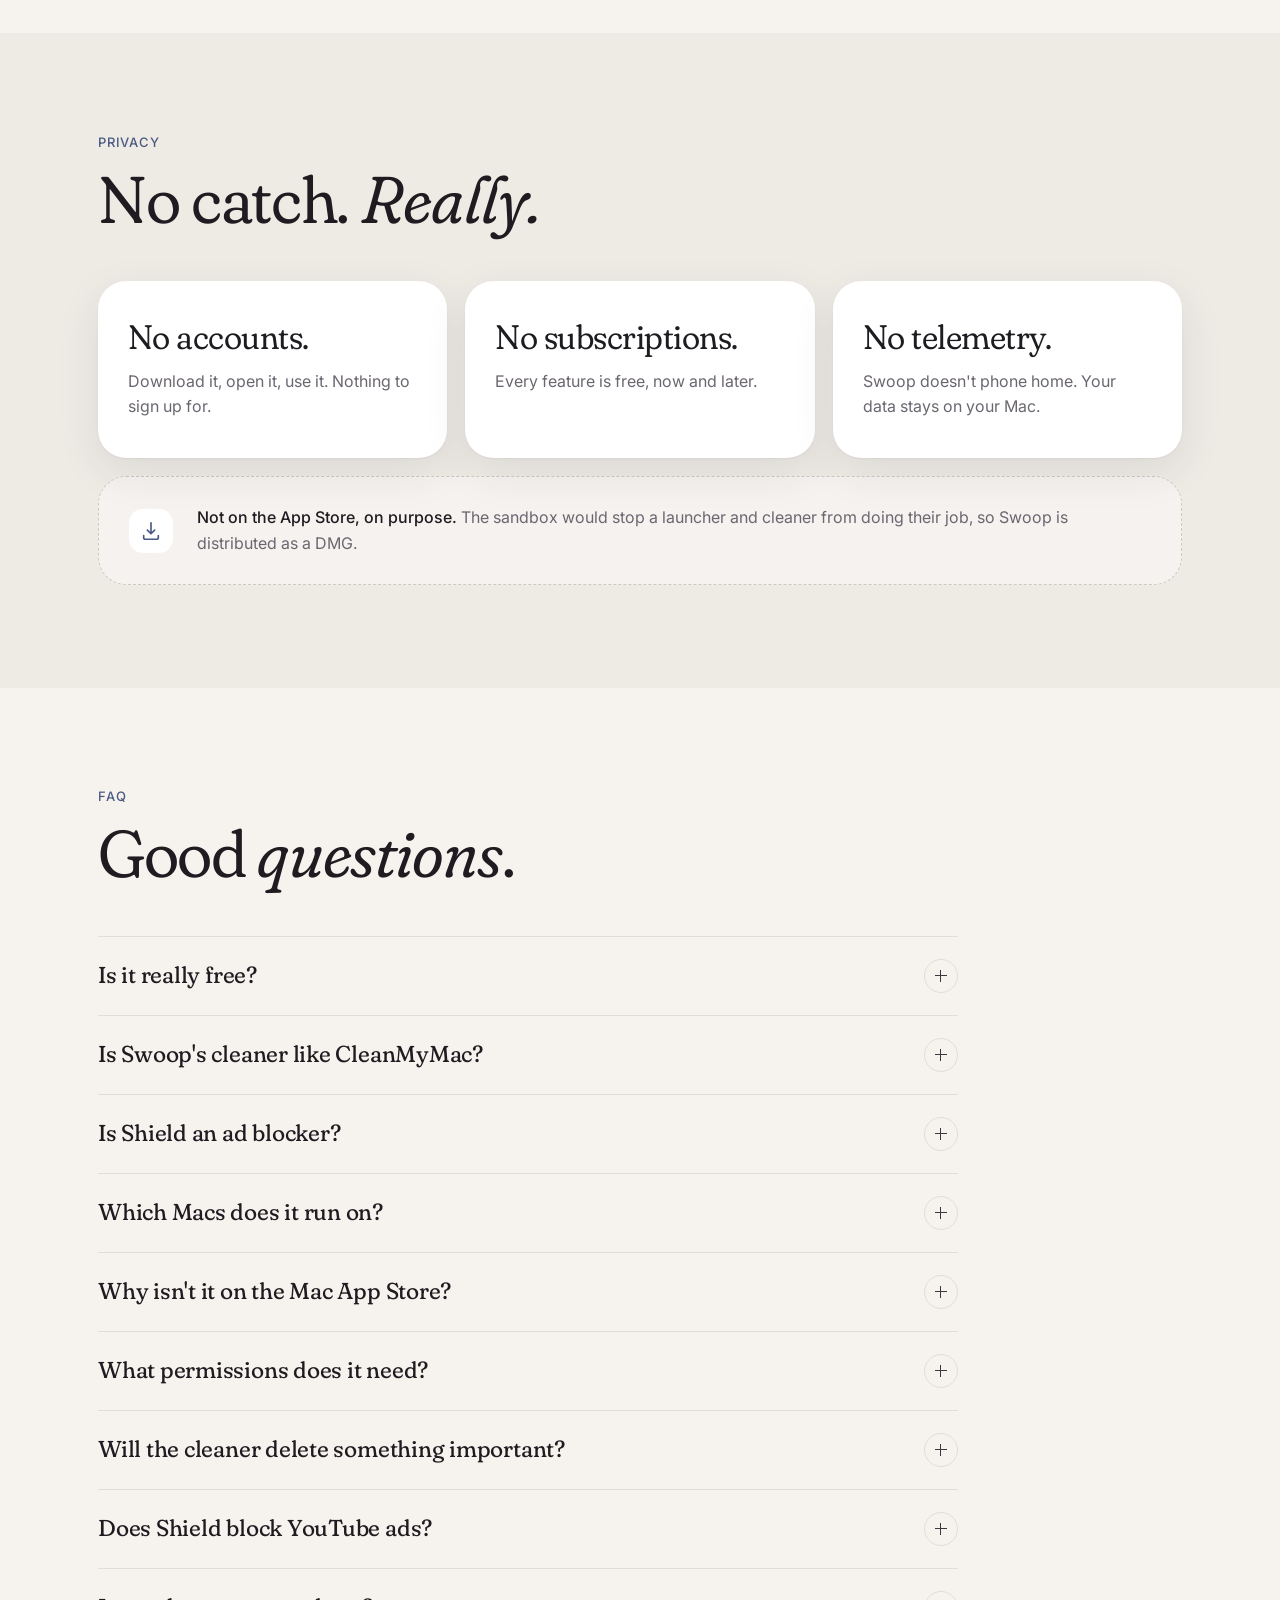
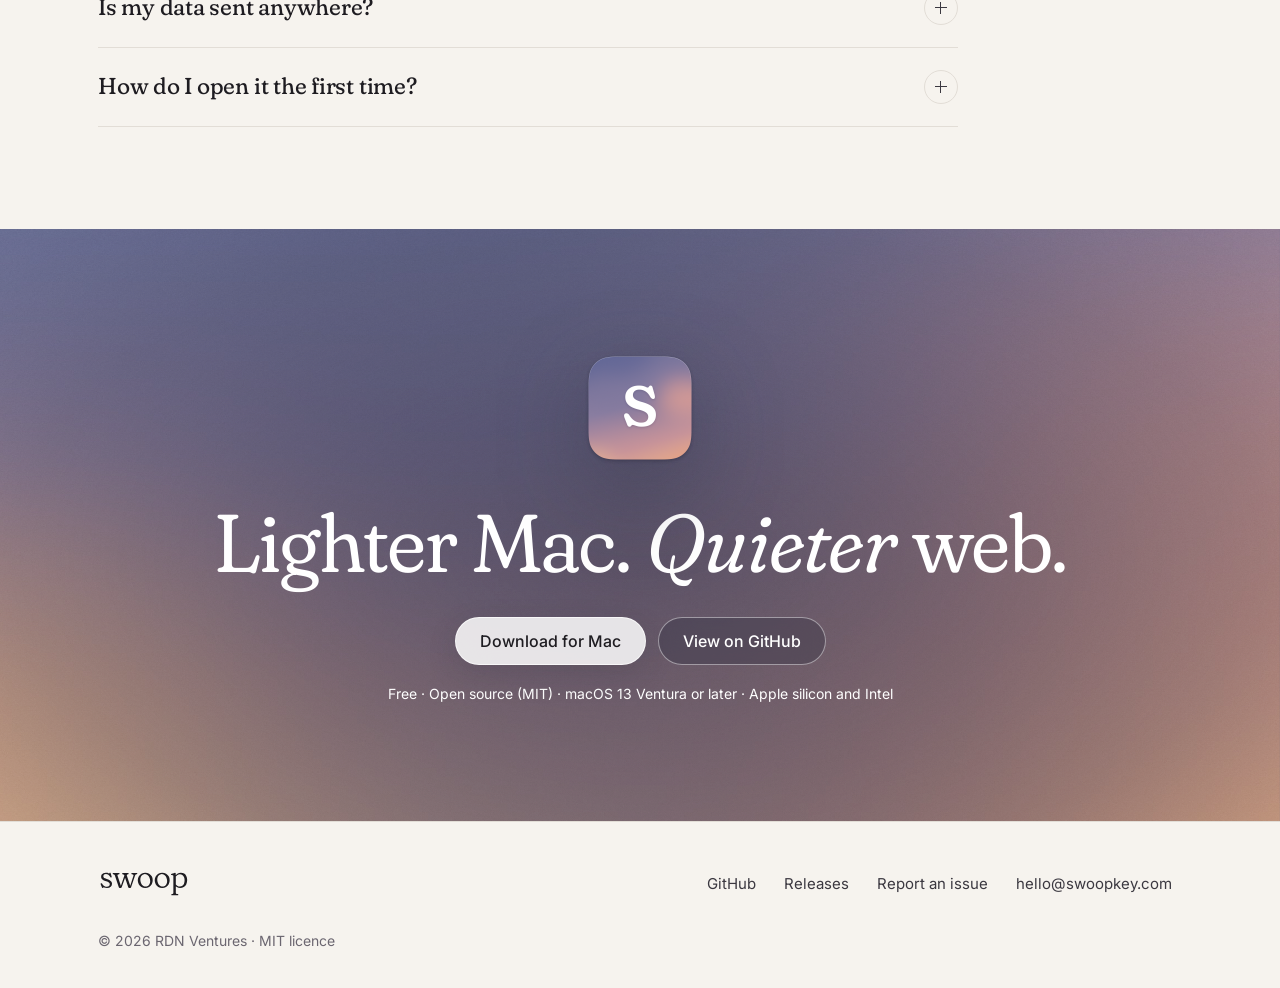
==== commit 253b19a6: "Download buttons fetch Swoop.dmg directly" ====
--- a/index.html
+++ b/index.html
@@ -399,7 +399,7 @@
             <li><a href="#faq">FAQ</a></li>
           </ul>
         </nav>
-        <a class="x-btn x-btn--frost" href="https://github.com/rubendenoronha/swoop/releases/latest">Download</a>
+        <a class="x-btn x-btn--frost" href="https://github.com/rubendenoronha/swoop/releases/latest/download/Swoop.dmg" download>Download</a>
         <button class="x-nav__toggle" type="button" aria-label="Menu" aria-expanded="false" aria-controls="nav-links">
           <svg class="x-burger" viewBox="0 0 24 24" fill="none" stroke="currentColor" stroke-width="1.8" stroke-linecap="round" aria-hidden="true"><path d="M4 8h16M4 16h16"/></svg>
           <svg class="x-close" viewBox="0 0 24 24" fill="none" stroke="currentColor" stroke-width="1.8" stroke-linecap="round" aria-hidden="true"><path d="M6 6l12 12M18 6L6 18"/></svg>
@@ -416,7 +416,7 @@
             <h1 class="x-h1">Your whole Mac, in one <em>swoop</em>.</h1>
             <p class="x-lede">Find anything in a keystroke, free up gigabytes of disk space, and block ads across your whole Mac. Free and open source. No upsells, ever.</p>
             <div class="x-ctas">
-              <a class="x-btn x-btn--frost" href="https://github.com/rubendenoronha/swoop/releases/latest">
+              <a class="x-btn x-btn--frost" href="https://github.com/rubendenoronha/swoop/releases/latest/download/Swoop.dmg" download>
                 <svg viewBox="0 0 24 24" fill="currentColor" aria-hidden="true"><path d="M16.4 12.6c0-2.6 2.1-3.8 2.2-3.9-1.2-1.8-3.1-2-3.7-2-1.6-.2-3.1.9-3.9.9-.8 0-2-.9-3.4-.9-1.7 0-3.3 1-4.2 2.6-1.8 3.1-.5 7.7 1.3 10.2.9 1.2 1.9 2.6 3.2 2.6 1.3-.1 1.8-.8 3.3-.8 1.6 0 2 .8 3.4.8 1.4 0 2.3-1.3 3.1-2.5 1-1.4 1.4-2.8 1.4-2.9 0 0-2.7-1-2.7-4.1zM13.9 5c.7-.9 1.2-2 1.1-3.2-1 0-2.3.7-3 1.5-.7.8-1.2 2-1.1 3.1 1.1.1 2.3-.6 3-1.4z"/></svg>
                 Download for Mac
               </a>
@@ -798,7 +798,7 @@
           <img class="x-final__icon" src="app-icon-1024.png" alt="Swoop app icon" width="128" height="128" />
           <h2 class="x-h2 x-reveal" id="final-h">Lighter Mac. <em>Quieter</em> web.</h2>
           <div class="x-ctas x-reveal">
-            <a class="x-btn x-btn--frost" href="https://github.com/rubendenoronha/swoop/releases/latest">Download for Mac</a>
+            <a class="x-btn x-btn--frost" href="https://github.com/rubendenoronha/swoop/releases/latest/download/Swoop.dmg" download>Download for Mac</a>
             <a class="x-btn x-btn--glass" href="https://github.com/rubendenoronha/swoop">View on GitHub</a>
           </div>
           <p class="x-fine">Free · Open source (MIT) · macOS 13 Ventura or later · Apple silicon and Intel</p>
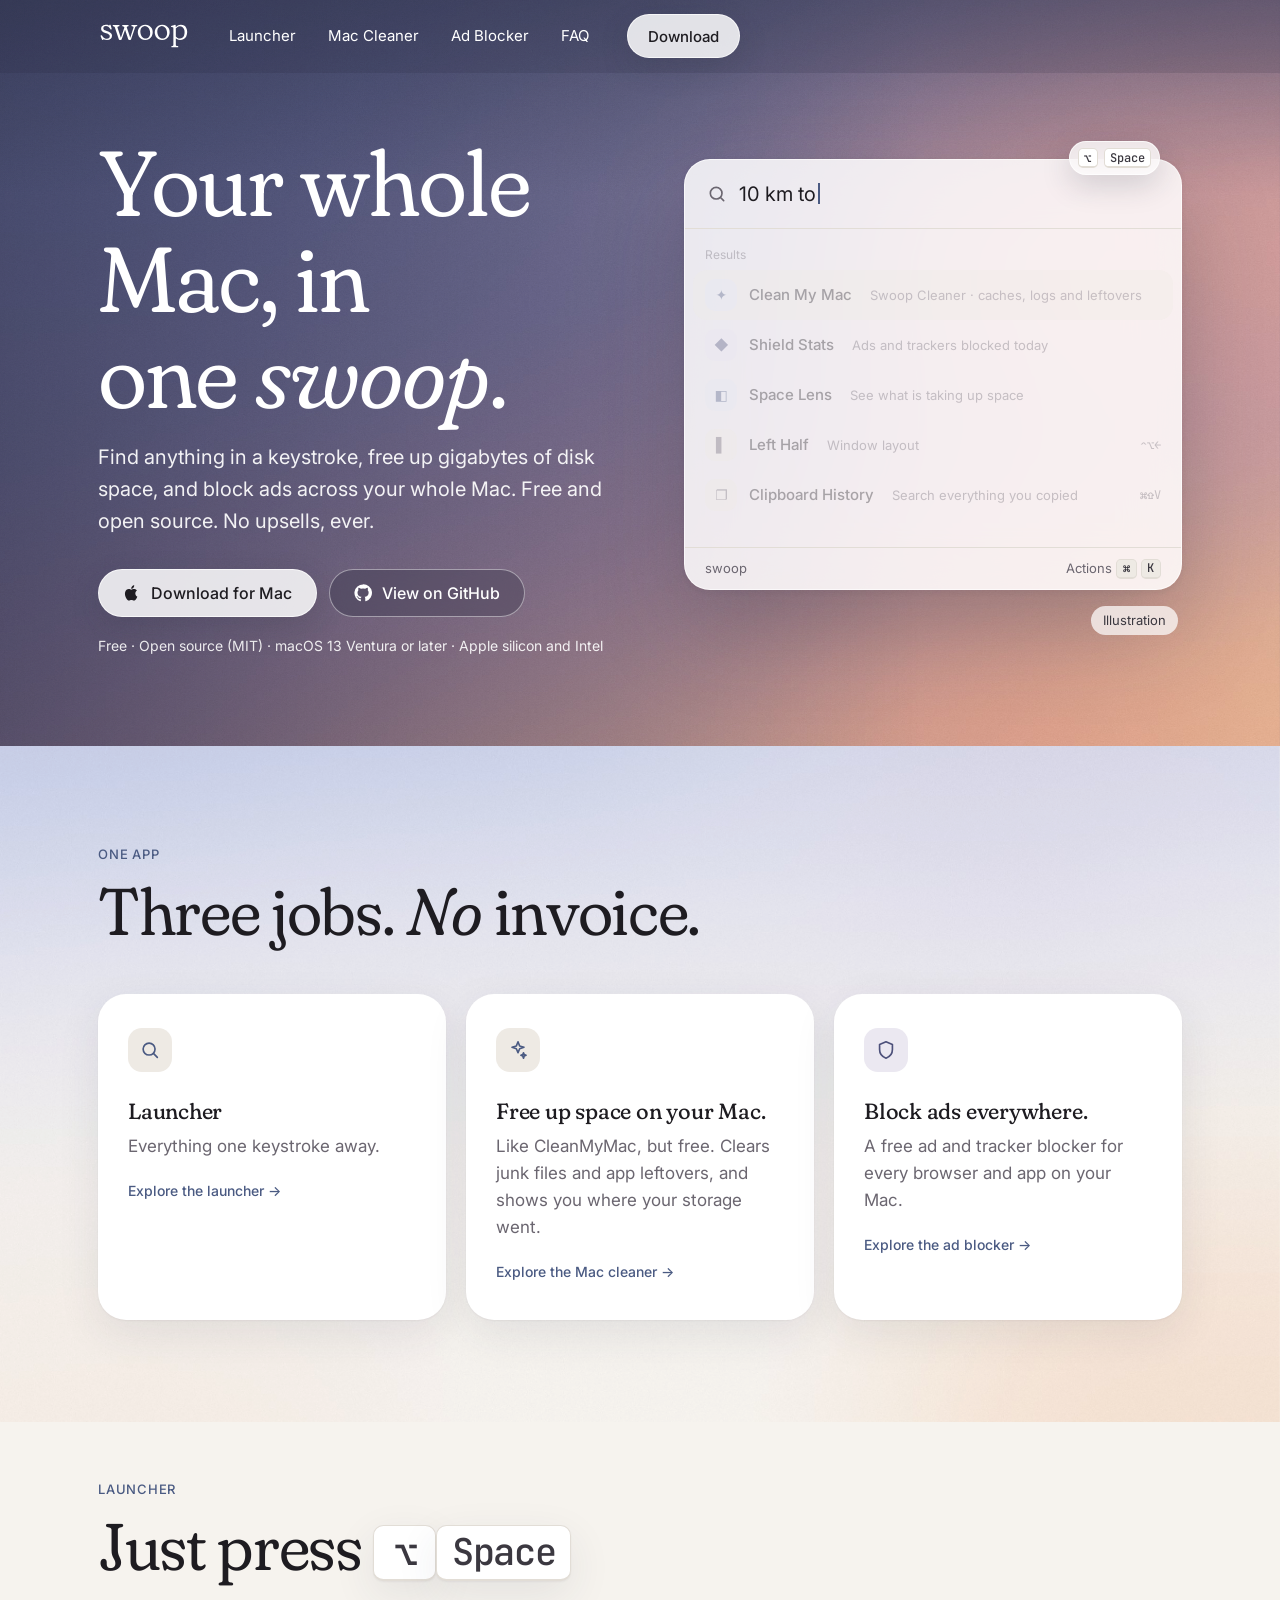
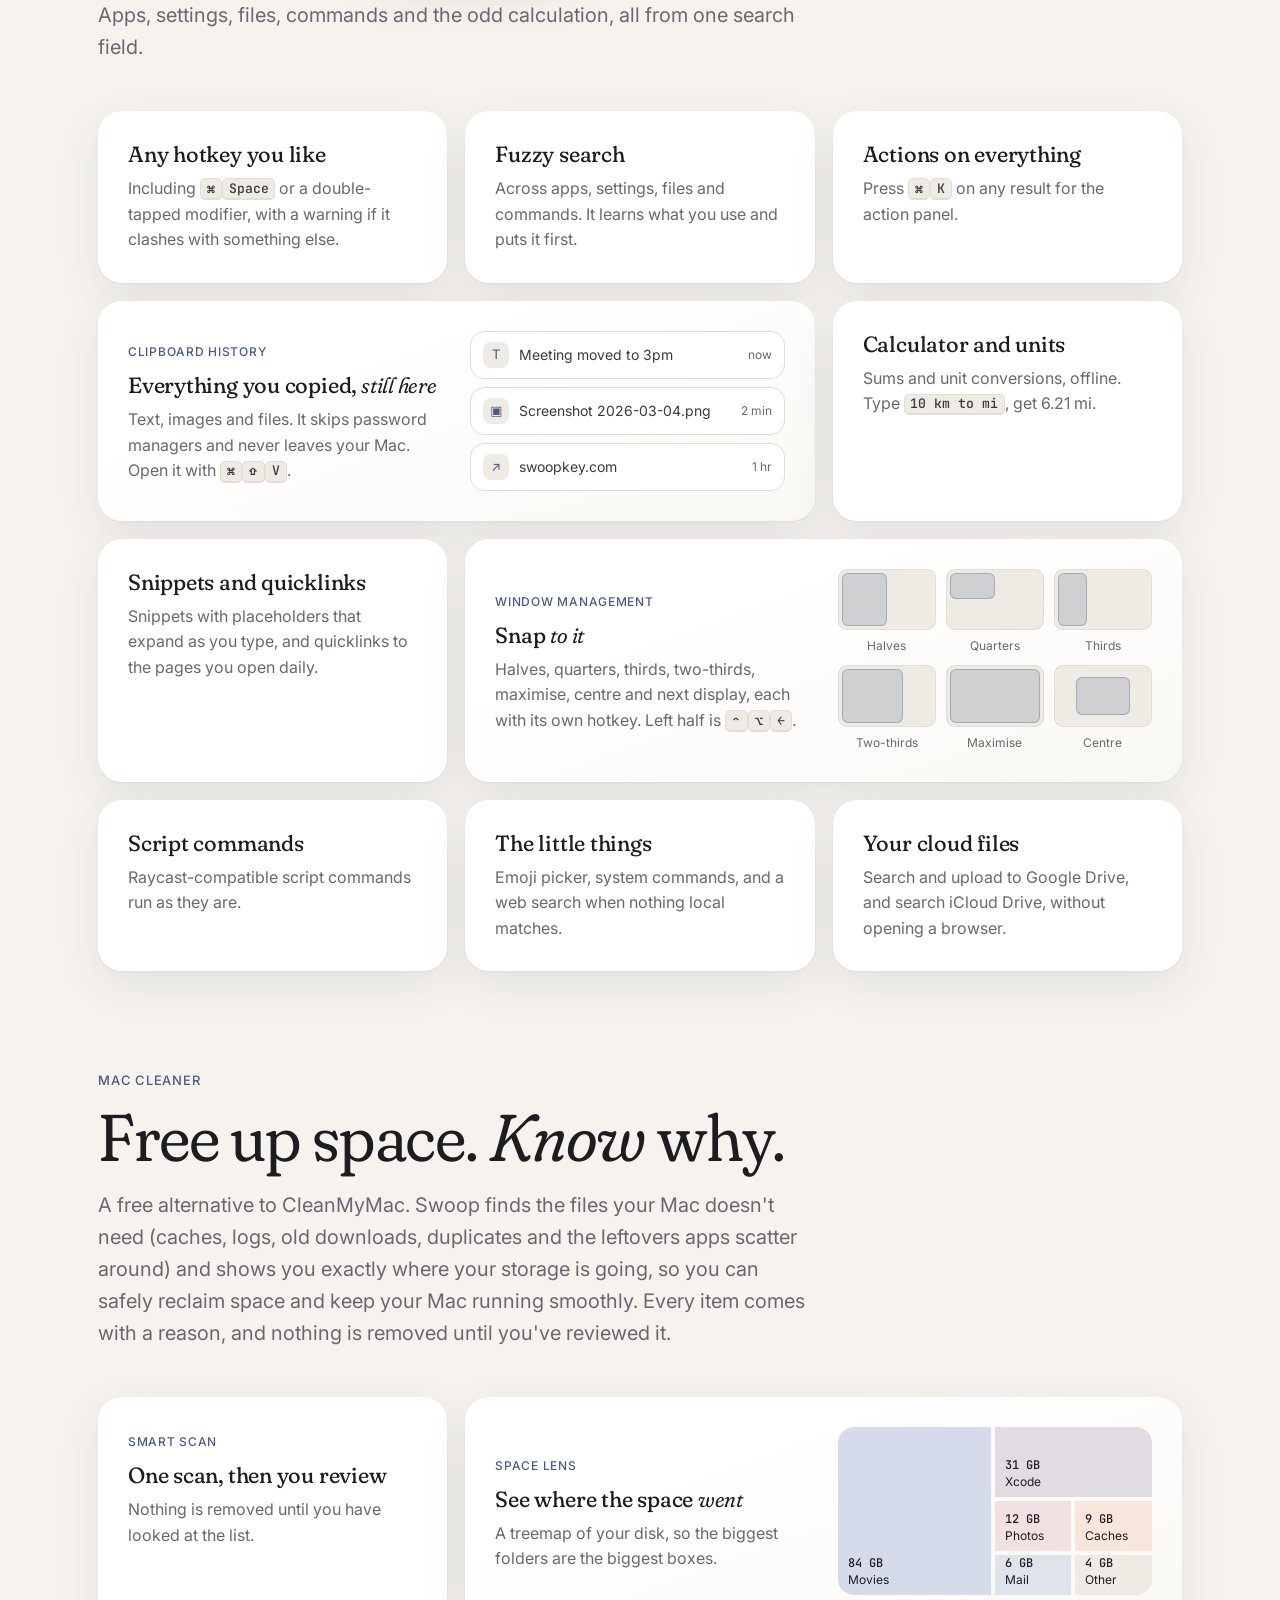
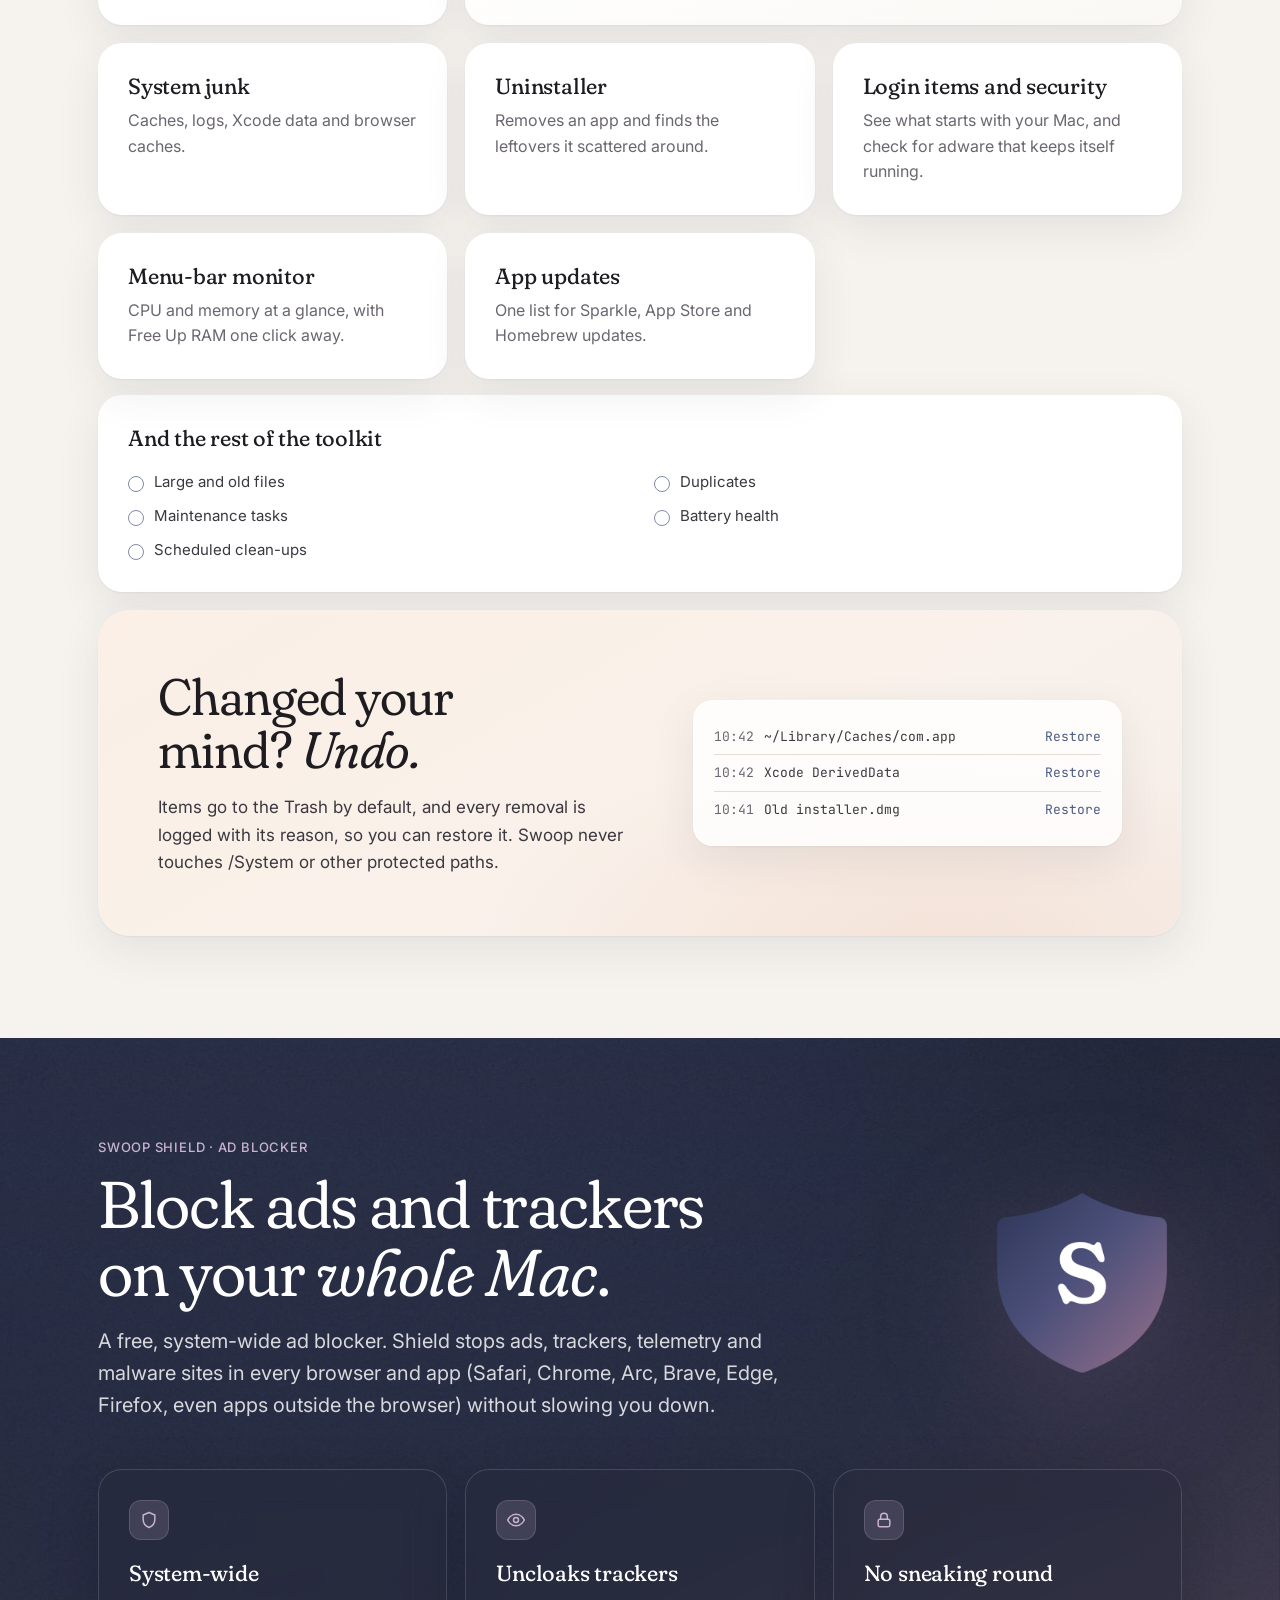
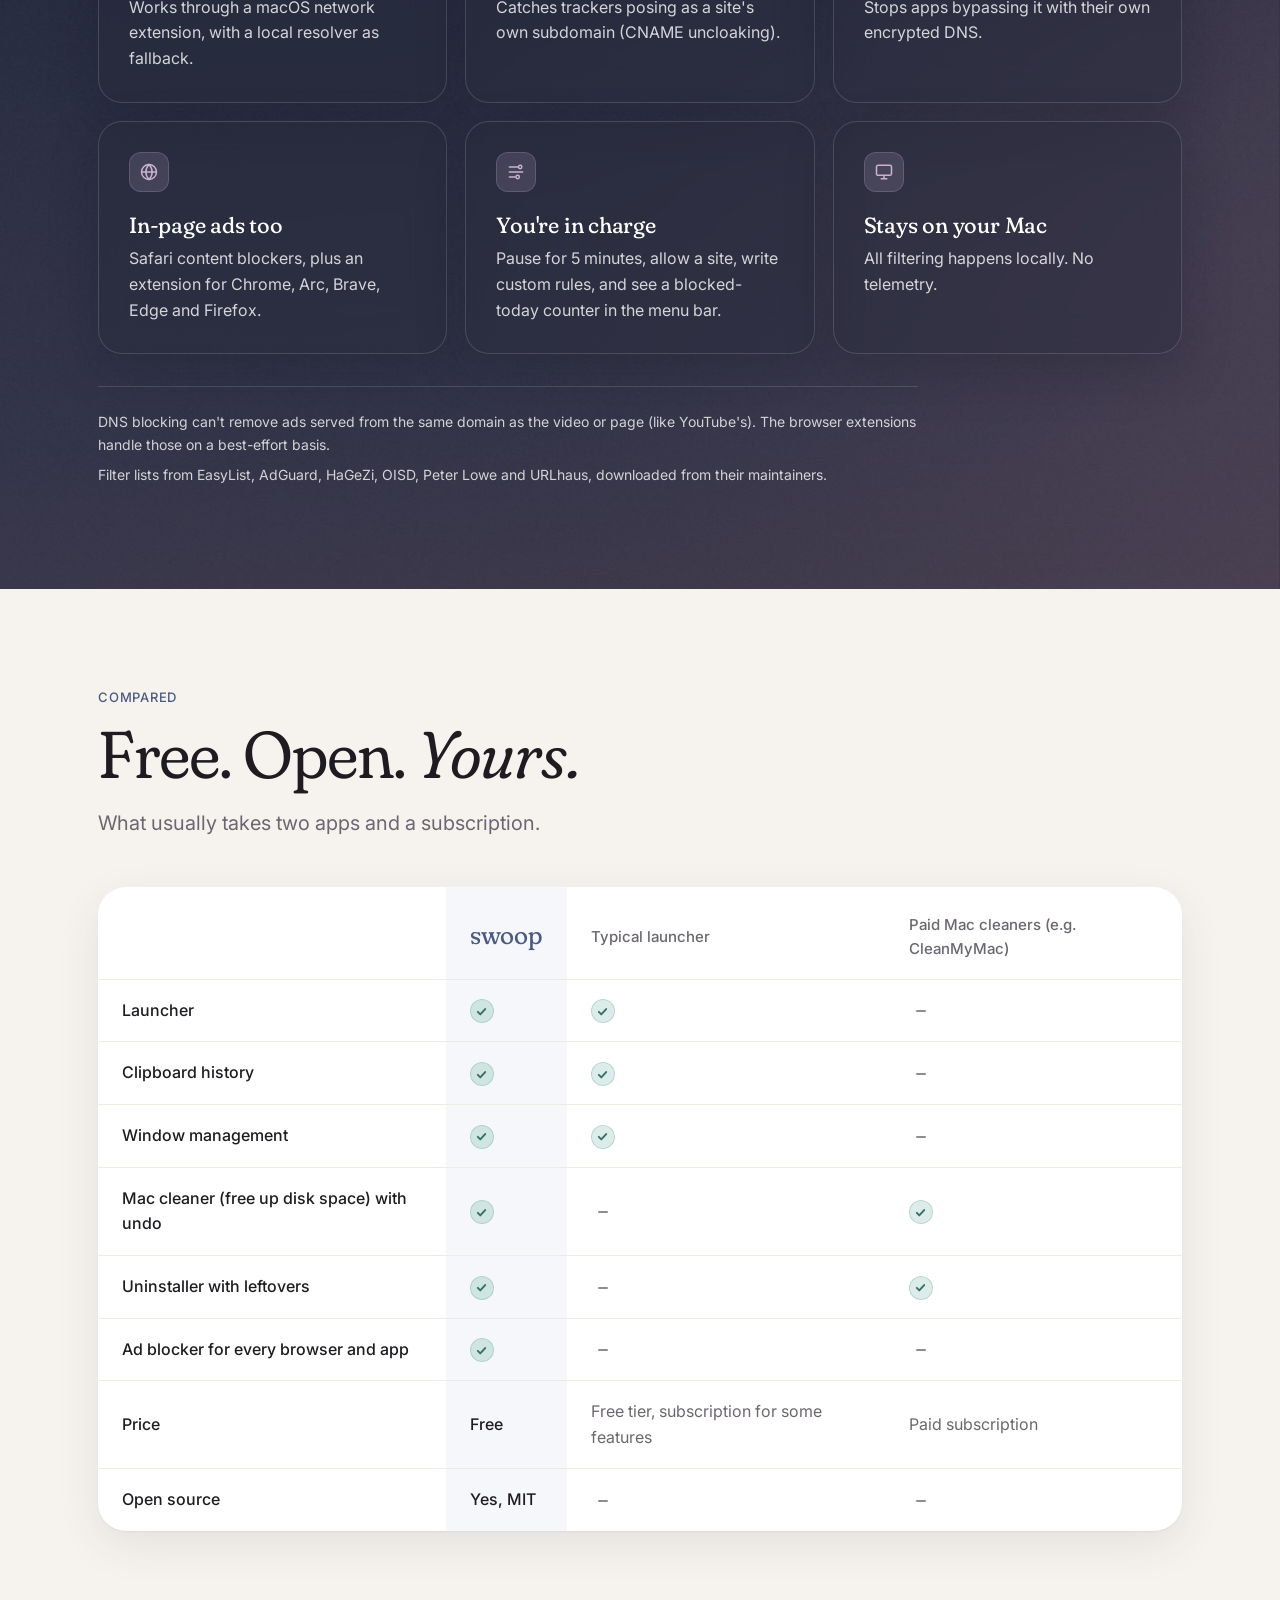
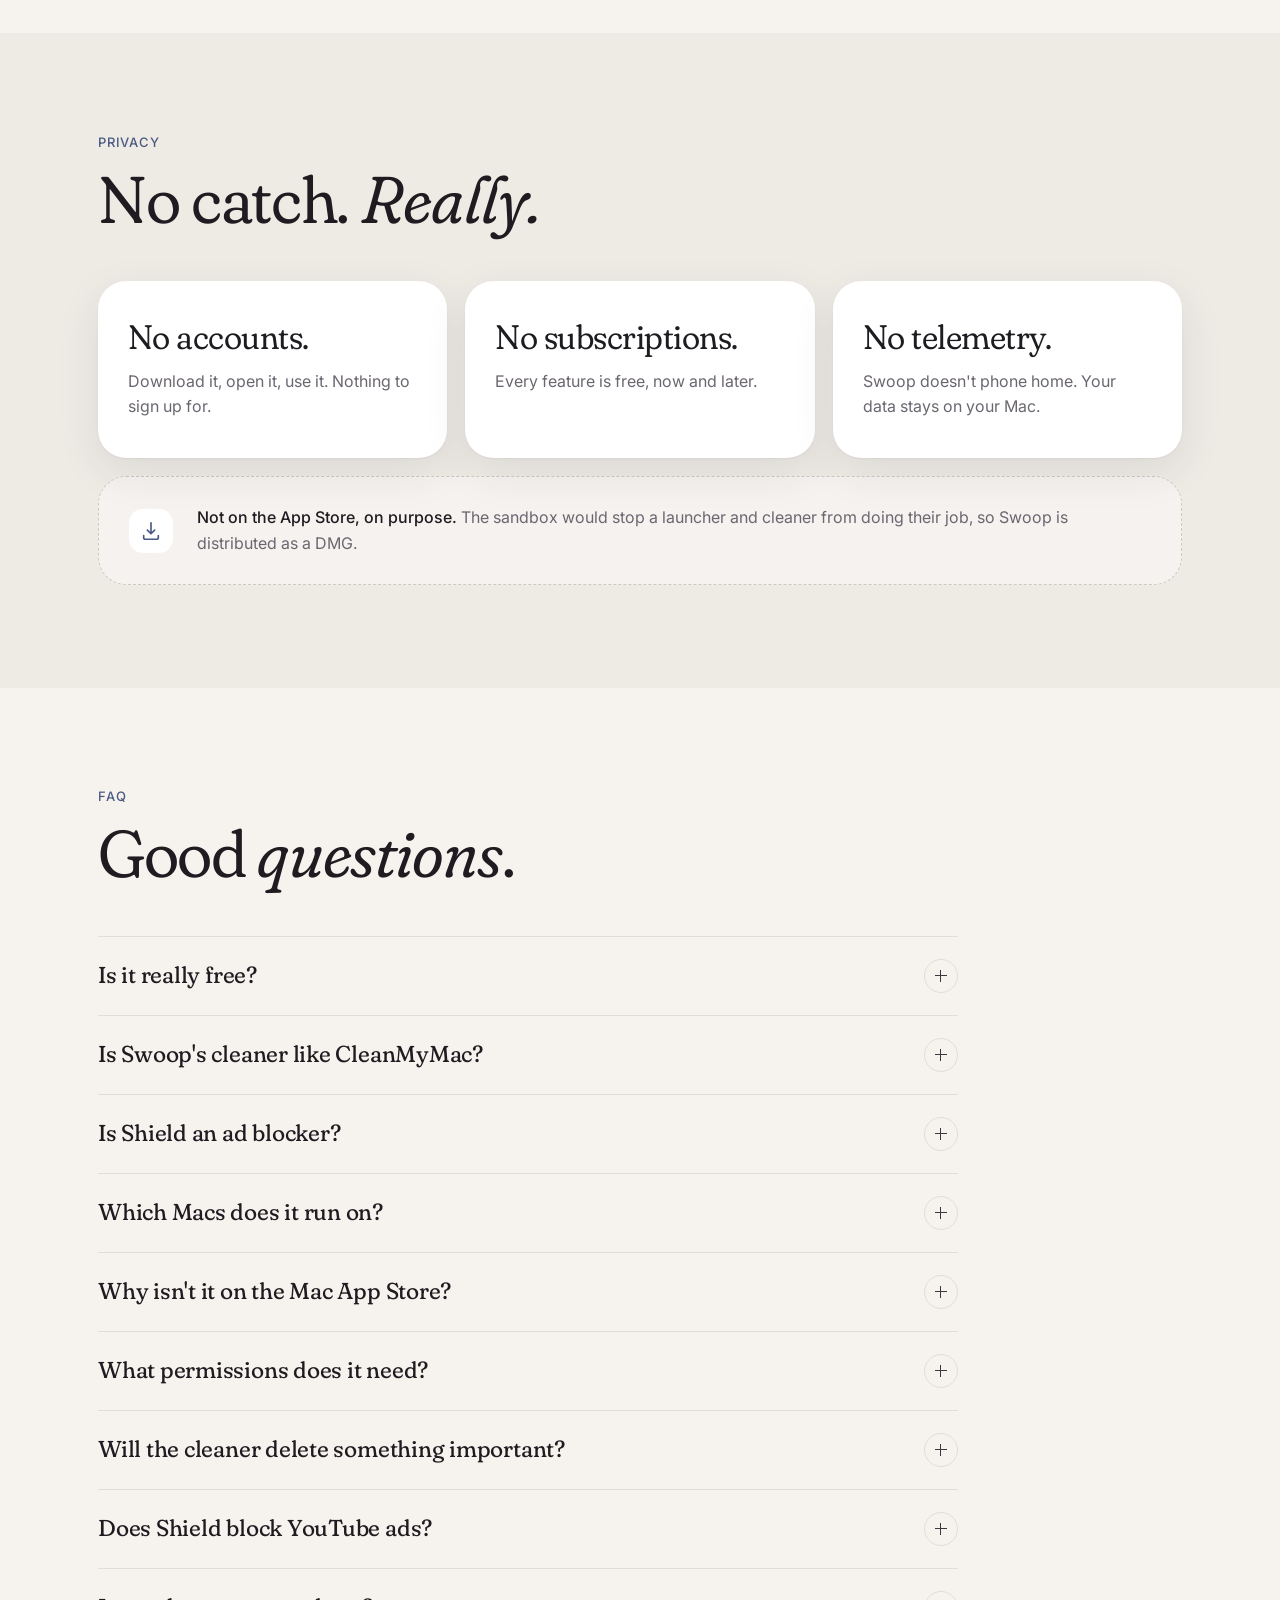
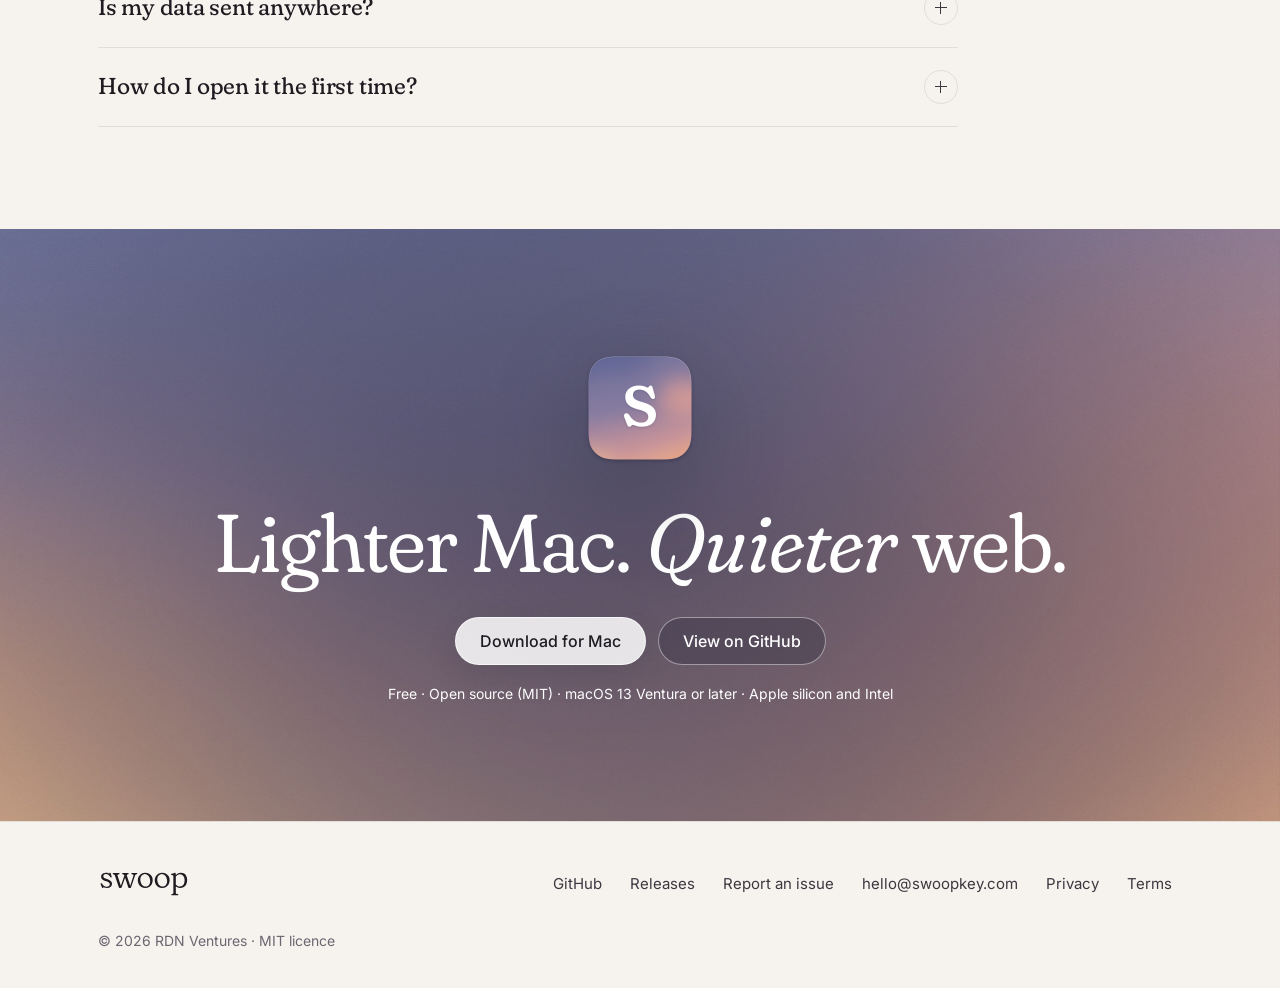
==== commit 4239858b: "Add privacy policy and terms of service pages" ====
--- a/index.html
+++ b/index.html
@@ -814,6 +814,8 @@
           <li><a href="https://github.com/rubendenoronha/swoop/releases/latest">Releases</a></li>
           <li><a href="https://github.com/rubendenoronha/swoop/issues">Report an issue</a></li>
           <li><a href="mailto:hello@swoopkey.com">hello@swoopkey.com</a></li>
+          <li><a href="/privacy/">Privacy</a></li>
+          <li><a href="/terms/">Terms</a></li>
         </ul>
         <p>© 2026 RDN Ventures · MIT licence</p>
       </div>
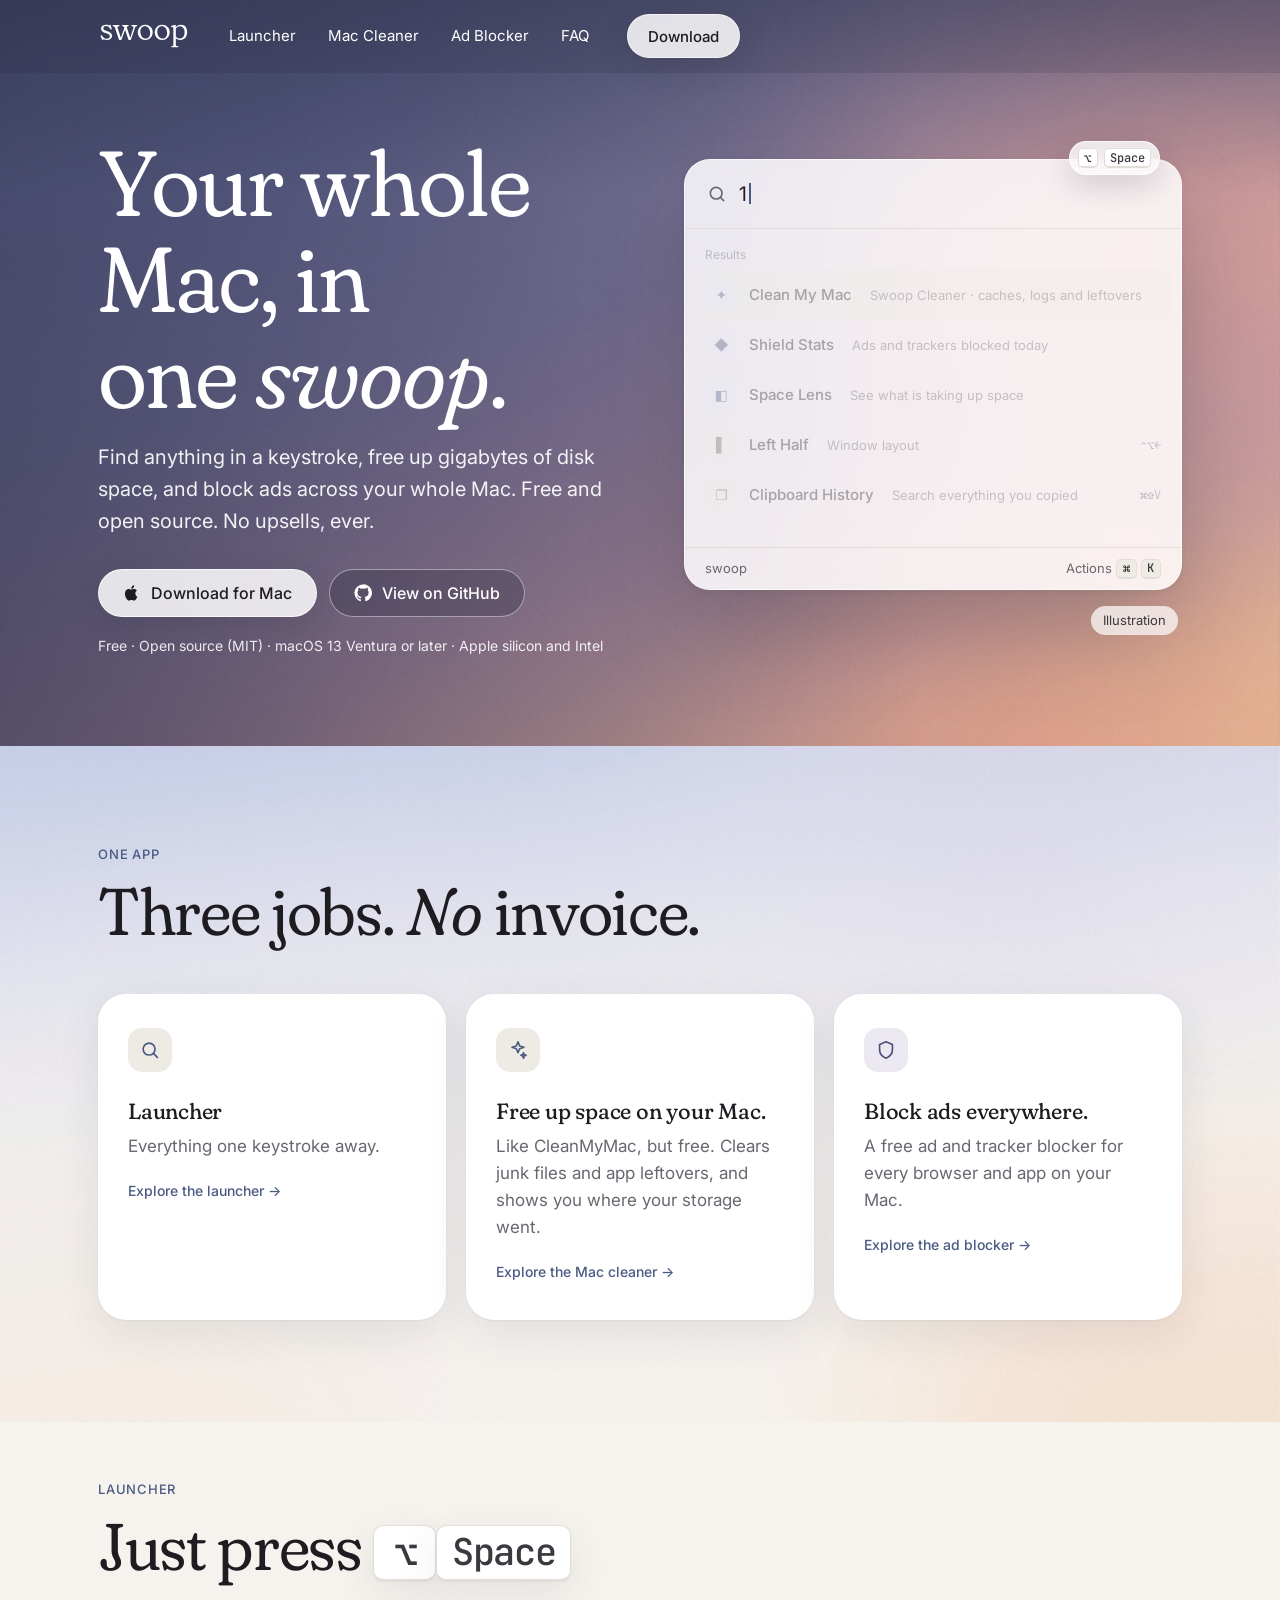
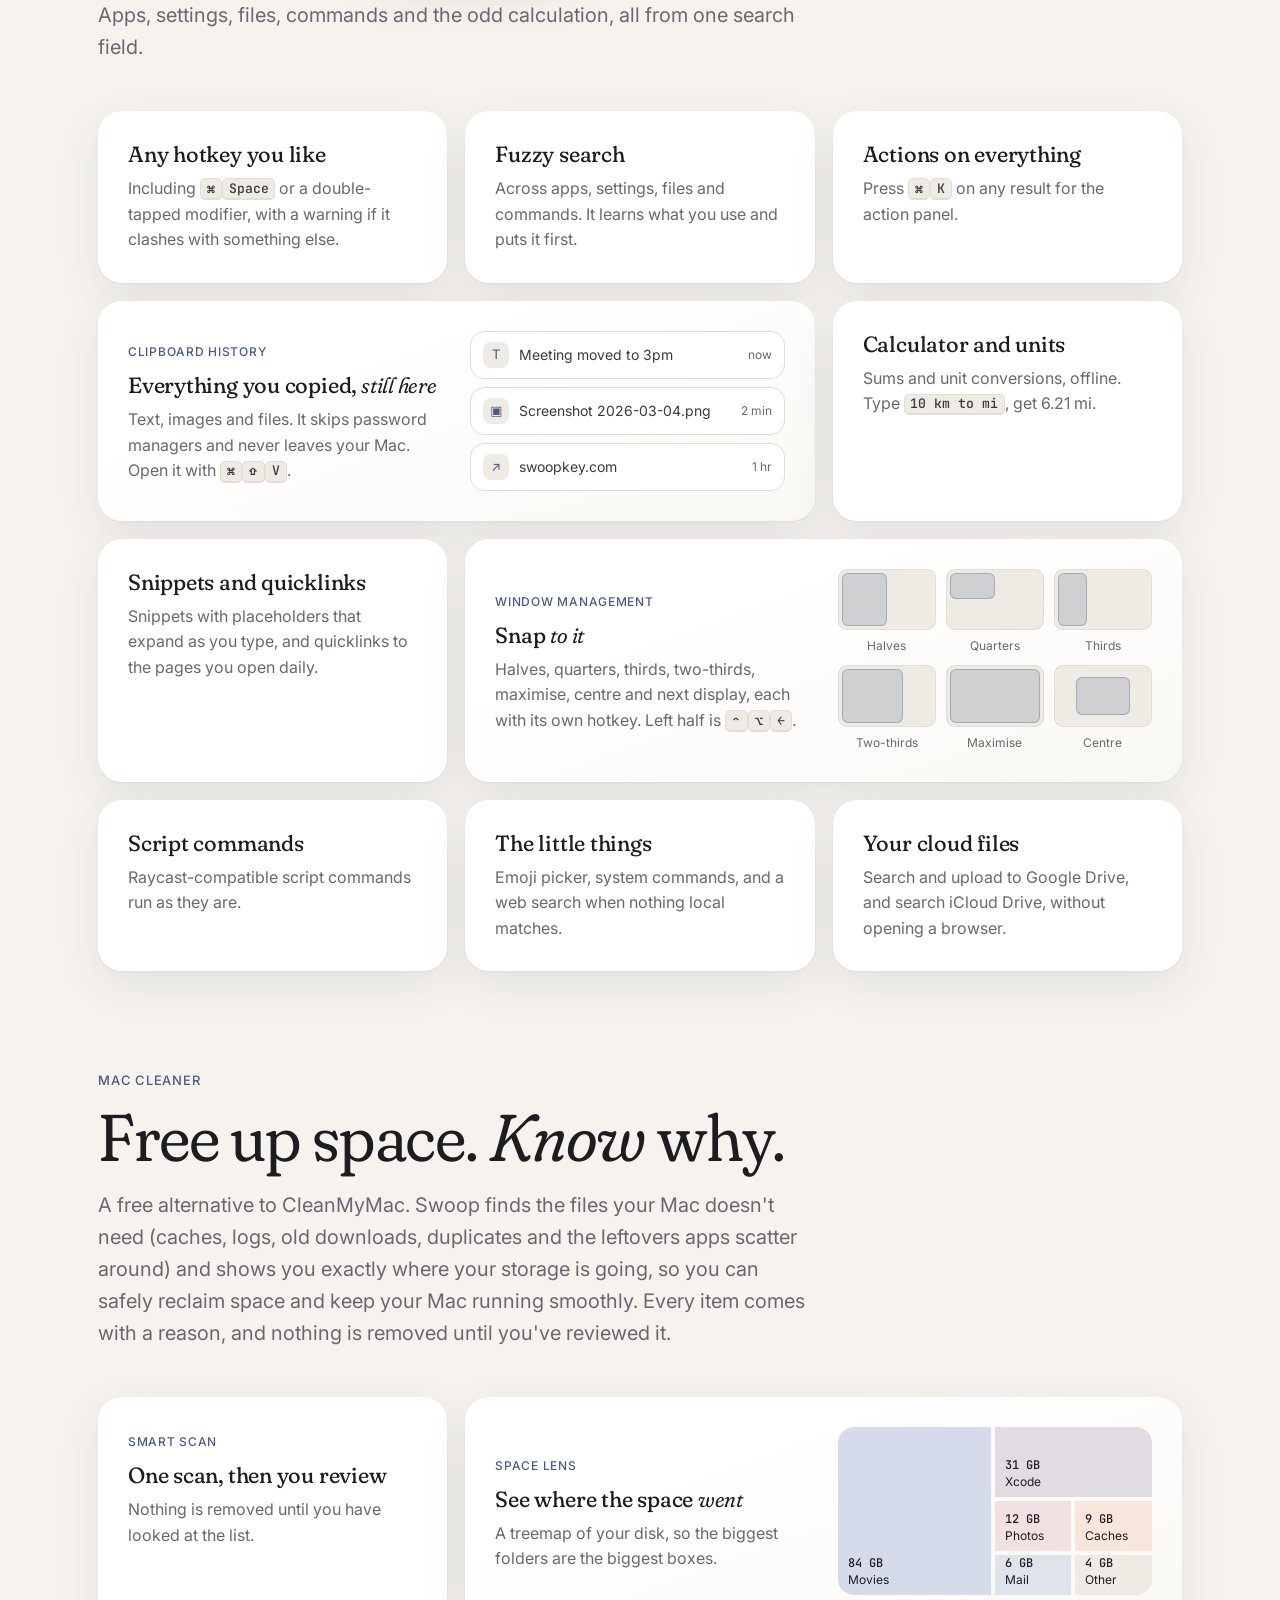
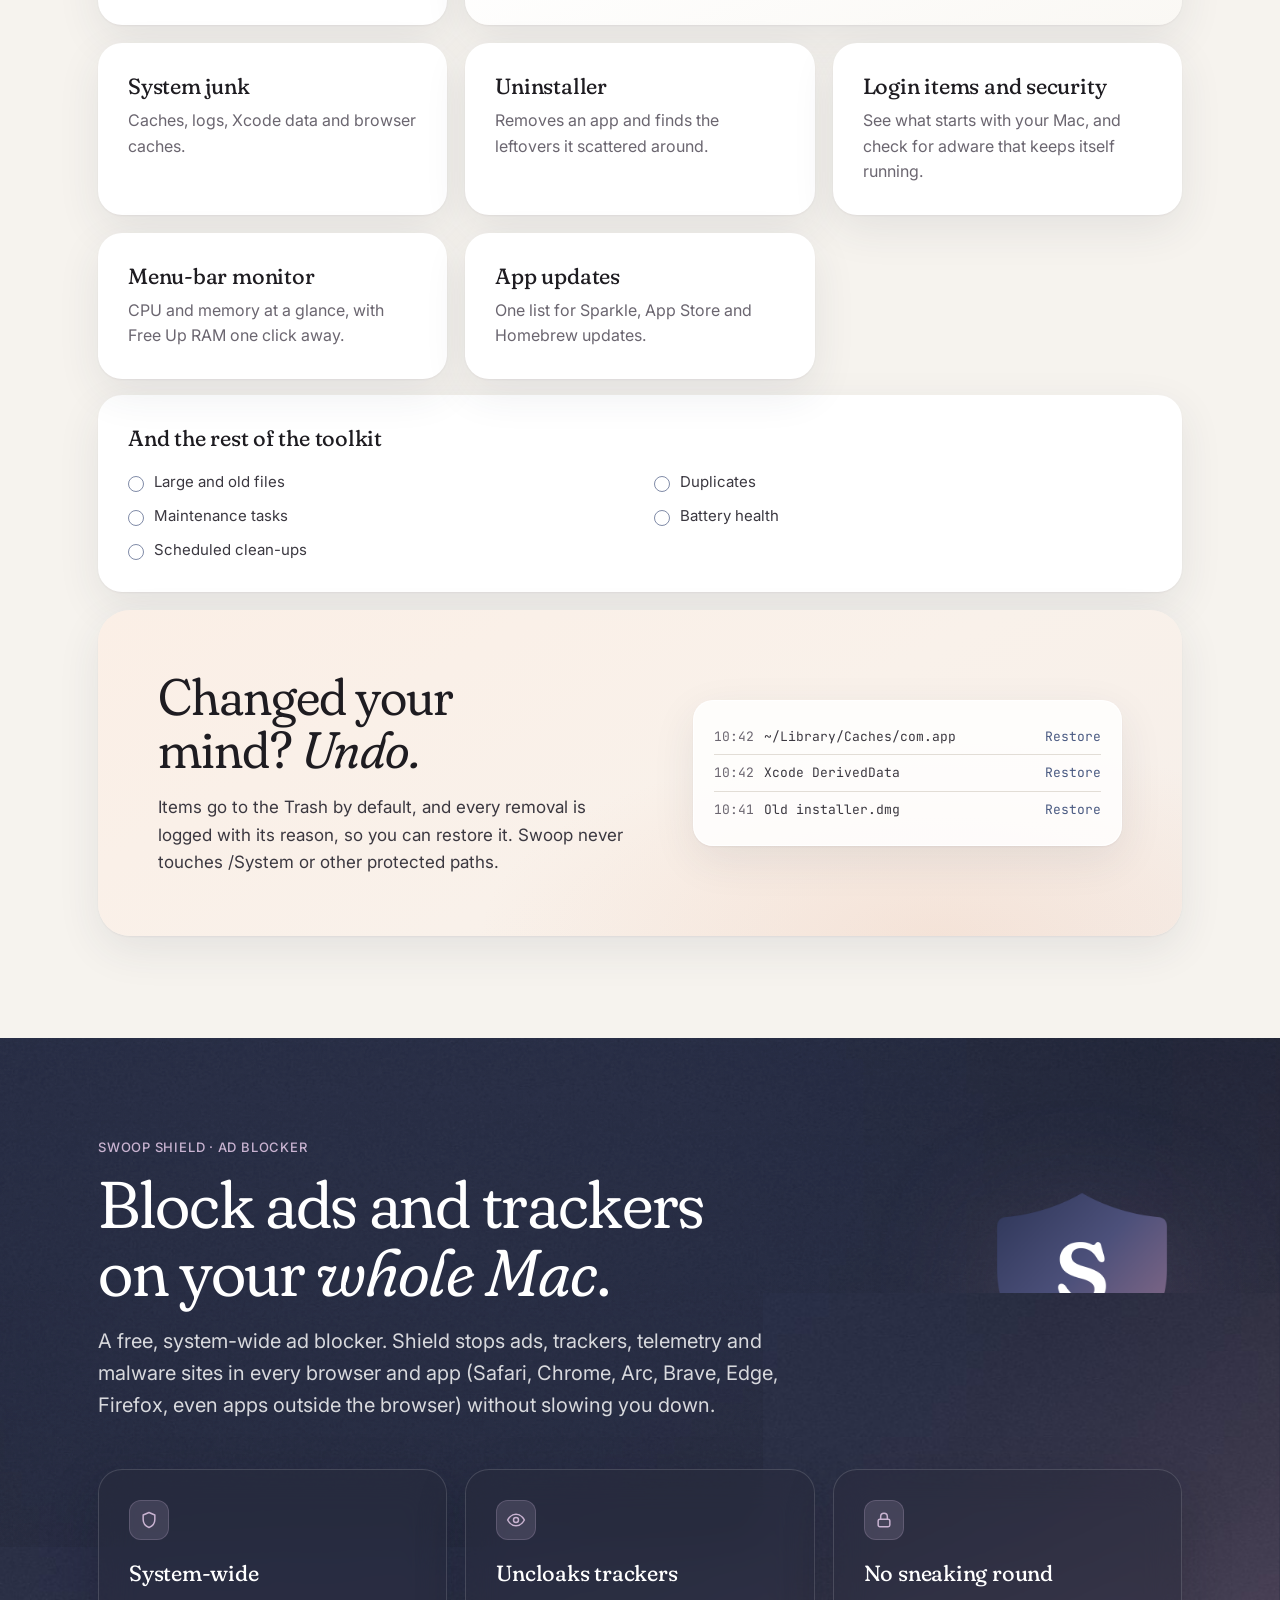
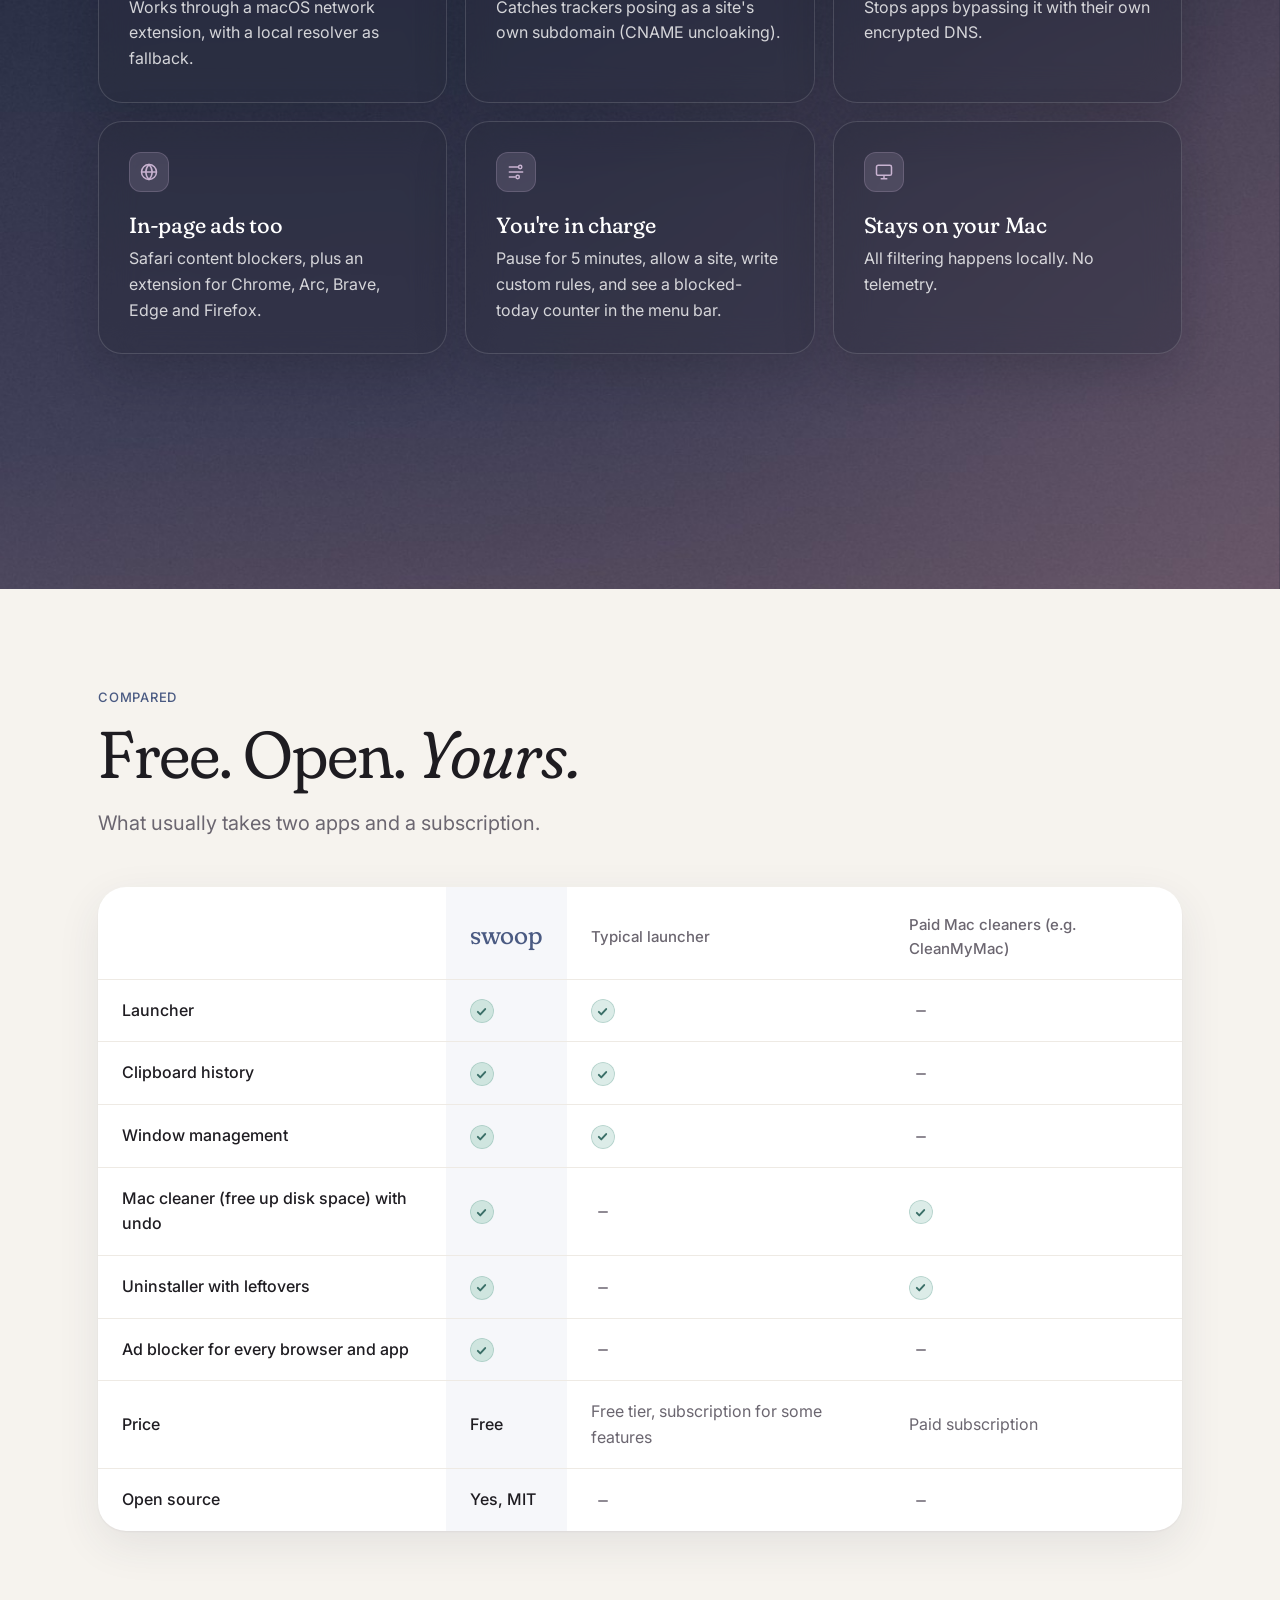
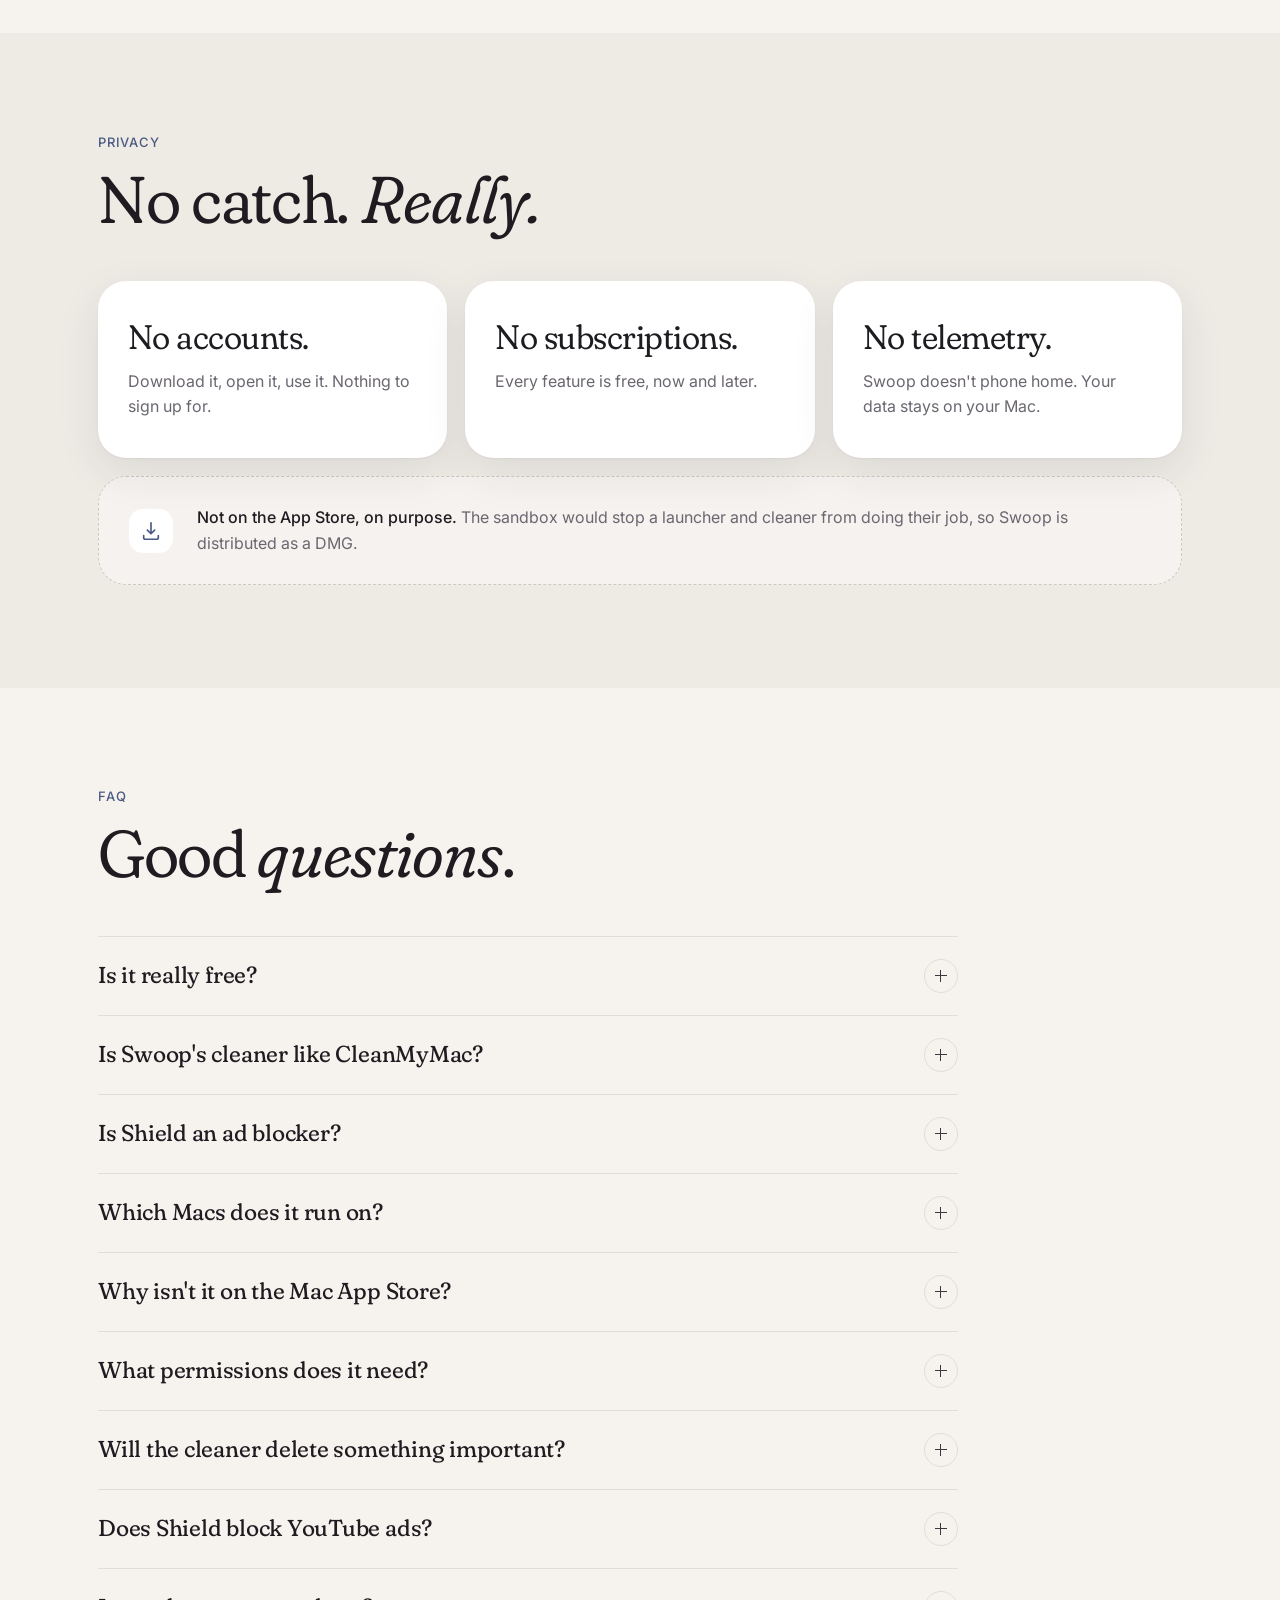
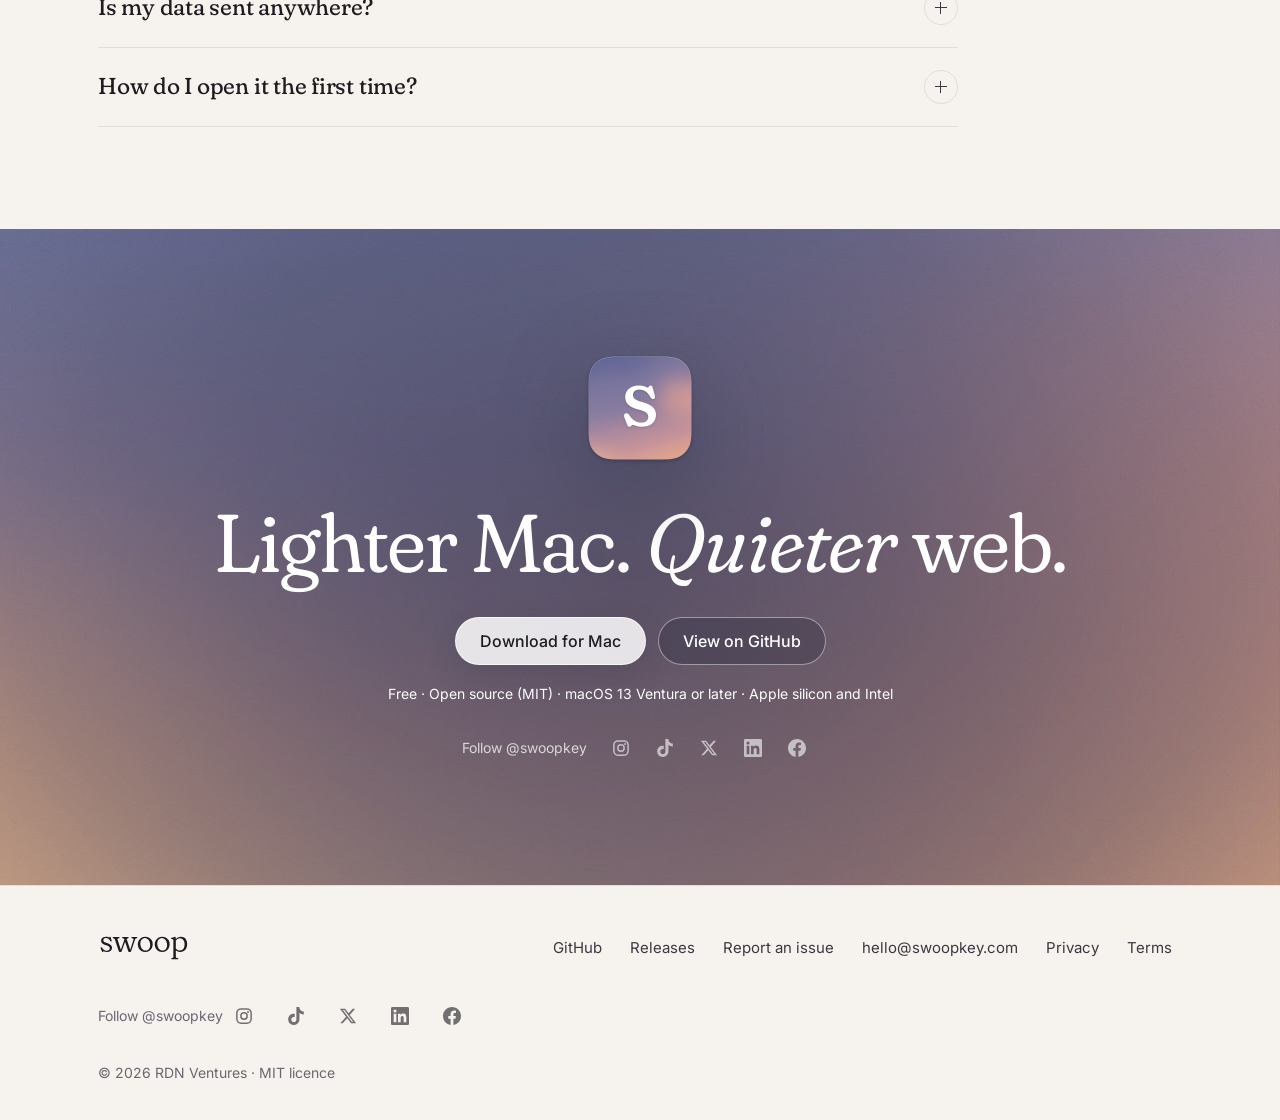
==== commit eefd43c9: "Site: Follow @swoopkey row (Instagram, TikTok, X, LinkedIn, Facebook) in footer and final CTA" ====
--- a/index.html
+++ b/index.html
@@ -294,6 +294,20 @@
       .x-foot ul a:hover { color: var(--dusk); }
       .x-foot p { margin: 0; width: 100%; font-size: 14px; }
 
+      /* follow row */
+      .x-follow { display: flex; flex-wrap: wrap; align-items: center; gap: 4px 12px; width: 100%; }
+      .x-follow__cap { font-size: 14px; color: var(--stone); }
+      .x-foot .x-follow p.x-follow__cap { width: auto; }
+      .x-follow__list { list-style: none; margin: 0; padding: 0; display: flex; flex-wrap: wrap; gap: 0; }
+      .x-follow__list a { display: inline-flex; align-items: center; justify-content: center; width: 44px; height: 44px; border-radius: 50%; color: var(--graphite); opacity: 0.7; transition: color 0.3s, opacity 0.3s; }
+      .x-follow__list a:hover, .x-follow__list a:focus-visible { color: var(--dusk); opacity: 1; }
+      .x-follow__list svg { width: 18px; height: 18px; display: block; }
+      .x-foot .x-follow__list { margin-left: -13px; }
+      .x-final .x-follow { justify-content: center; margin-top: 20px; }
+      .x-final .x-follow__cap { color: #fff; opacity: 0.75; margin: 0; }
+      .x-final .x-follow__list a { color: #fff; opacity: 0.6; }
+      .x-final .x-follow__list a:hover, .x-final .x-follow__list a:focus-visible { color: #fff; opacity: 1; }
+
       /* tablet */
       @media (max-width: 960px) {
         .x-priv div { padding: 30px 24px; }
@@ -370,6 +384,9 @@
         .x-foot { padding: 32px 0 28px; }
         .x-foot__in { flex-direction: column; align-items: flex-start; gap: 12px; }
         .x-foot ul { flex-direction: column; gap: 0; margin-left: -10px; }
+        .x-foot ul.x-follow__list { flex-direction: row; margin-left: -13px; }
+        .x-final .x-follow { flex-direction: column; gap: 4px; }
+        .x-final .x-follow__list { justify-content: center; }
       }
 
       /* reveal: gentle fades */
@@ -802,9 +819,27 @@
             <a class="x-btn x-btn--glass" href="https://github.com/rubendenoronha/swoop">View on GitHub</a>
           </div>
           <p class="x-fine">Free · Open source (MIT) · macOS 13 Ventura or later · Apple silicon and Intel</p>
+          <div class="x-follow">
+            <p class="x-follow__cap">Follow @swoopkey</p>
+            <ul class="x-follow__list">
+              <li><a href="https://www.instagram.com/swoopkey/" target="_blank" rel="noopener" aria-label="Swoop on Instagram"><svg aria-hidden="true" focusable="false"><use href="#x-i-ig" /></svg></a></li>
+              <li><a href="https://www.tiktok.com/@swoopkey" target="_blank" rel="noopener" aria-label="Swoop on TikTok"><svg aria-hidden="true" focusable="false"><use href="#x-i-tt" /></svg></a></li>
+              <li><a href="https://x.com/swoopkey" target="_blank" rel="noopener" aria-label="Swoop on X"><svg aria-hidden="true" focusable="false"><use href="#x-i-x" /></svg></a></li>
+              <li><a href="https://www.linkedin.com/company/swoopkey" target="_blank" rel="noopener" aria-label="Swoop on LinkedIn"><svg aria-hidden="true" focusable="false"><use href="#x-i-li" /></svg></a></li>
+              <li><a href="https://www.facebook.com/swoopkey" target="_blank" rel="noopener" aria-label="Swoop on Facebook"><svg aria-hidden="true" focusable="false"><use href="#x-i-fb" /></svg></a></li>
+            </ul>
+          </div>
         </div>
       </section>
     </main>
+
+    <svg width="0" height="0" style="position:absolute" aria-hidden="true" focusable="false">
+      <symbol id="x-i-ig" viewBox="0 0 24 24"><g fill="none" stroke="currentColor" stroke-width="2"><rect x="2.5" y="2.5" width="19" height="19" rx="5.5" /><circle cx="12" cy="12" r="4.2" /></g><circle cx="17.4" cy="6.6" r="1.3" fill="currentColor" /></symbol>
+      <symbol id="x-i-tt" viewBox="0 0 24 24"><path fill="currentColor" d="M12.525.02c1.31-.02 2.61-.01 3.91-.02.08 1.53.63 3.09 1.75 4.17 1.12 1.11 2.7 1.62 4.24 1.79v4.03c-1.44-.05-2.89-.35-4.2-.97-.57-.26-1.1-.59-1.62-.93-.01 2.92.01 5.84-.02 8.75-.08 1.4-.54 2.79-1.35 3.94-1.31 1.92-3.58 3.17-5.91 3.21-1.43.08-2.86-.31-4.08-1.03-2.02-1.19-3.44-3.37-3.65-5.71-.02-.5-.03-1-.01-1.49.18-1.9 1.12-3.72 2.58-4.96 1.66-1.44 3.98-2.13 6.150-1.72.02 1.48-.04 2.96-.04 4.44-.99-.32-2.15-.23-3.02.37-.63.41-1.11 1.04-1.36 1.75-.21.51-.15 1.07-.14 1.61.24 1.64 1.82 3.02 3.5 2.87 1.12-.01 2.19-.66 2.77-1.61.19-.33.4-.67.41-1.06.1-1.79.06-3.57.07-5.36.01-4.03-.01-8.05.02-12.07z" /></symbol>
+      <symbol id="x-i-x" viewBox="0 0 24 24"><path fill="currentColor" d="M18.244 2.25h3.308l-7.227 8.26 8.502 11.24H16.17l-5.214-6.817L4.99 21.75H1.68l7.73-8.835L1.254 2.25H8.08l4.713 6.231zm-1.161 17.52h1.833L7.084 4.126H5.117z" /></symbol>
+      <symbol id="x-i-li" viewBox="0 0 24 24"><path fill="currentColor" d="M20.447 20.452h-3.554v-5.569c0-1.328-.027-3.037-1.852-3.037-1.853 0-2.136 1.445-2.136 2.939v5.667H9.351V9h3.414v1.561h.046c.477-.9 1.637-1.85 3.37-1.85 3.601 0 4.267 2.37 4.267 5.455v6.286zM5.337 7.433a2.062 2.062 0 1 1 0-4.125 2.062 2.062 0 0 1 0 4.125zM7.119 20.452H3.555V9h3.564v11.452zM22.225 0H1.771C.792 0 0 .774 0 1.729v20.542C0 23.227.792 24 1.771 24h20.451C23.2 24 24 23.227 24 22.271V1.729C24 .774 23.2 0 22.222 0h.003z" /></symbol>
+      <symbol id="x-i-fb" viewBox="0 0 24 24"><path fill="currentColor" d="M24 12.07C24 5.41 18.63 0 12 0S0 5.4 0 12.07C0 18.1 4.39 23.1 10.13 24v-8.44H7.08v-3.49h3.04V9.41c0-3.02 1.8-4.7 4.54-4.7 1.31 0 2.68.24 2.68.24v2.97h-1.5c-1.5 0-1.96.93-1.96 1.89v2.26h3.32l-.53 3.5h-2.8V24C19.62 23.1 24 18.1 24 12.07z" /></symbol>
+    </svg>
 
     <footer class="x-foot">
       <div class="x-wrap x-foot__in">
@@ -817,6 +852,16 @@
           <li><a href="/privacy/">Privacy</a></li>
           <li><a href="/terms/">Terms</a></li>
         </ul>
+        <div class="x-follow">
+          <p class="x-follow__cap">Follow @swoopkey</p>
+          <ul class="x-follow__list">
+            <li><a href="https://www.instagram.com/swoopkey/" target="_blank" rel="noopener" aria-label="Swoop on Instagram"><svg aria-hidden="true" focusable="false"><use href="#x-i-ig" /></svg></a></li>
+            <li><a href="https://www.tiktok.com/@swoopkey" target="_blank" rel="noopener" aria-label="Swoop on TikTok"><svg aria-hidden="true" focusable="false"><use href="#x-i-tt" /></svg></a></li>
+            <li><a href="https://x.com/swoopkey" target="_blank" rel="noopener" aria-label="Swoop on X"><svg aria-hidden="true" focusable="false"><use href="#x-i-x" /></svg></a></li>
+            <li><a href="https://www.linkedin.com/company/swoopkey" target="_blank" rel="noopener" aria-label="Swoop on LinkedIn"><svg aria-hidden="true" focusable="false"><use href="#x-i-li" /></svg></a></li>
+            <li><a href="https://www.facebook.com/swoopkey" target="_blank" rel="noopener" aria-label="Swoop on Facebook"><svg aria-hidden="true" focusable="false"><use href="#x-i-fb" /></svg></a></li>
+          </ul>
+        </div>
         <p>© 2026 RDN Ventures · MIT licence</p>
       </div>
     </footer>
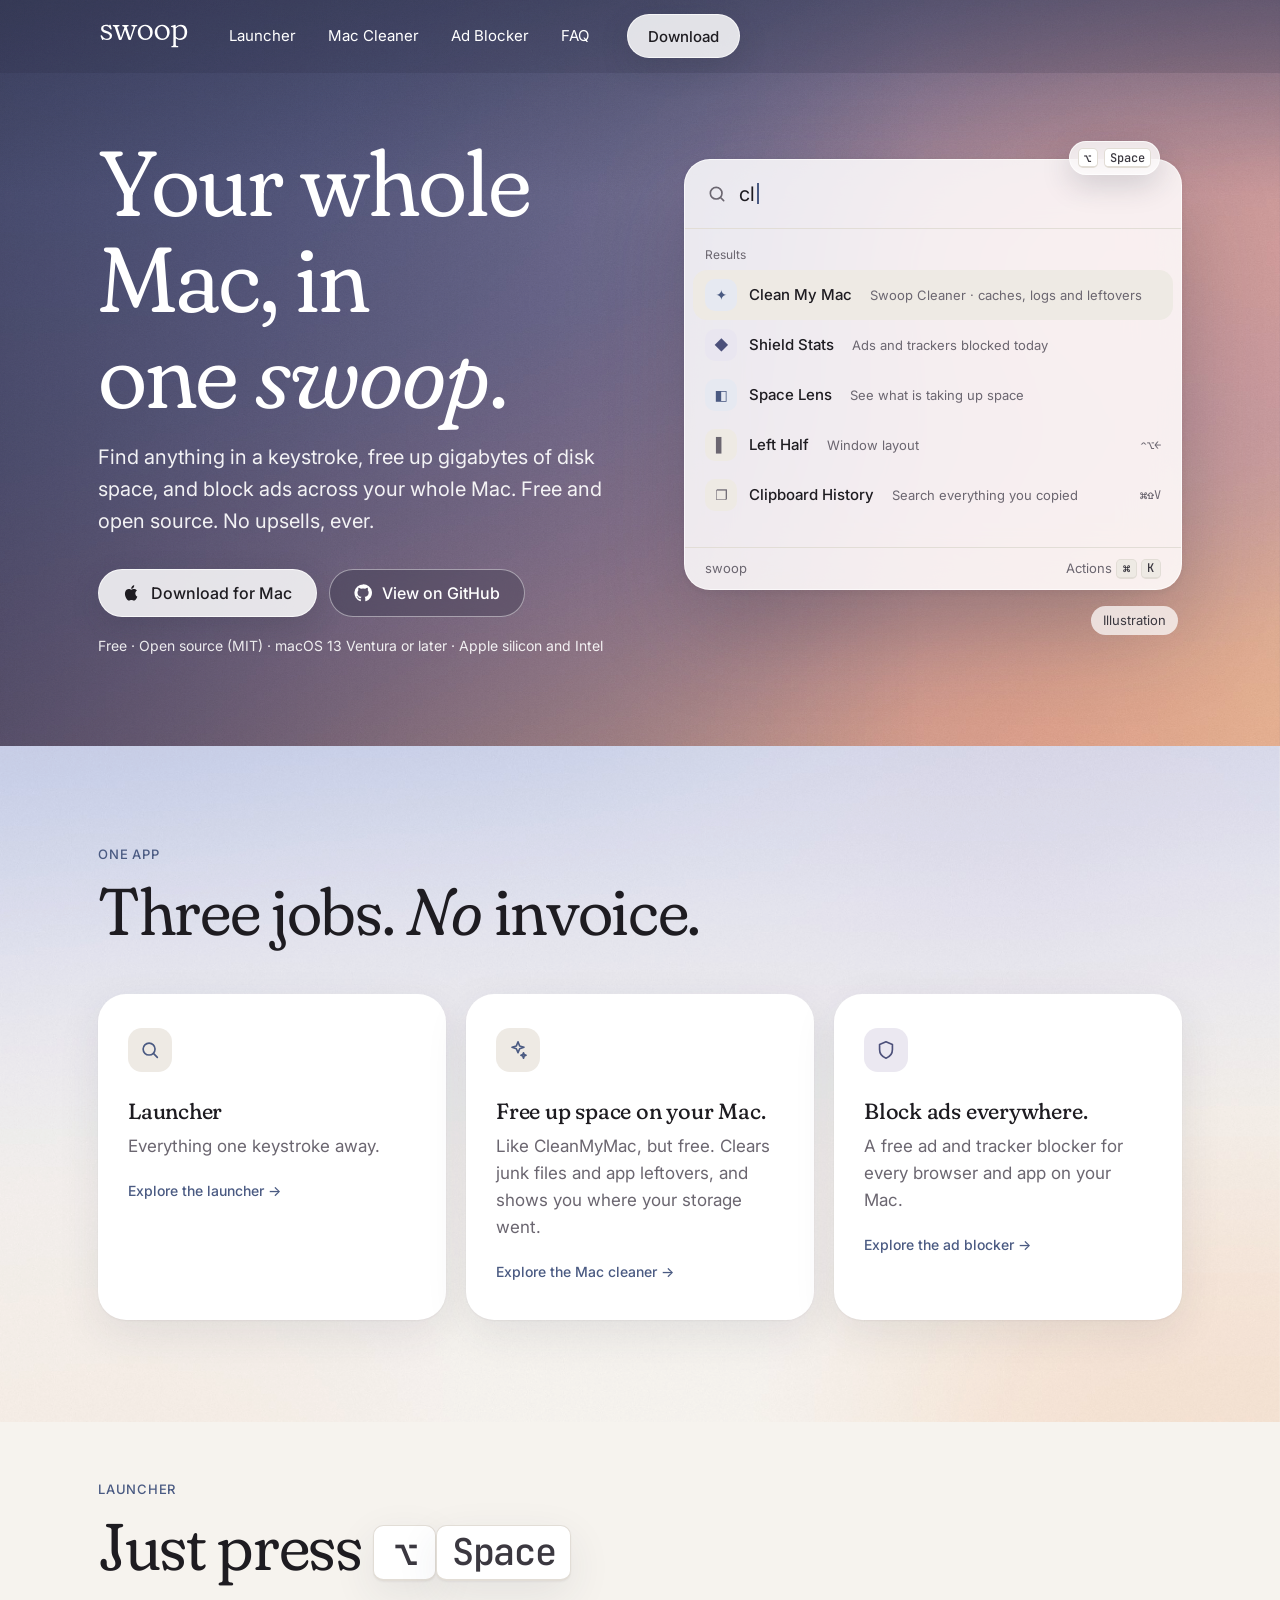
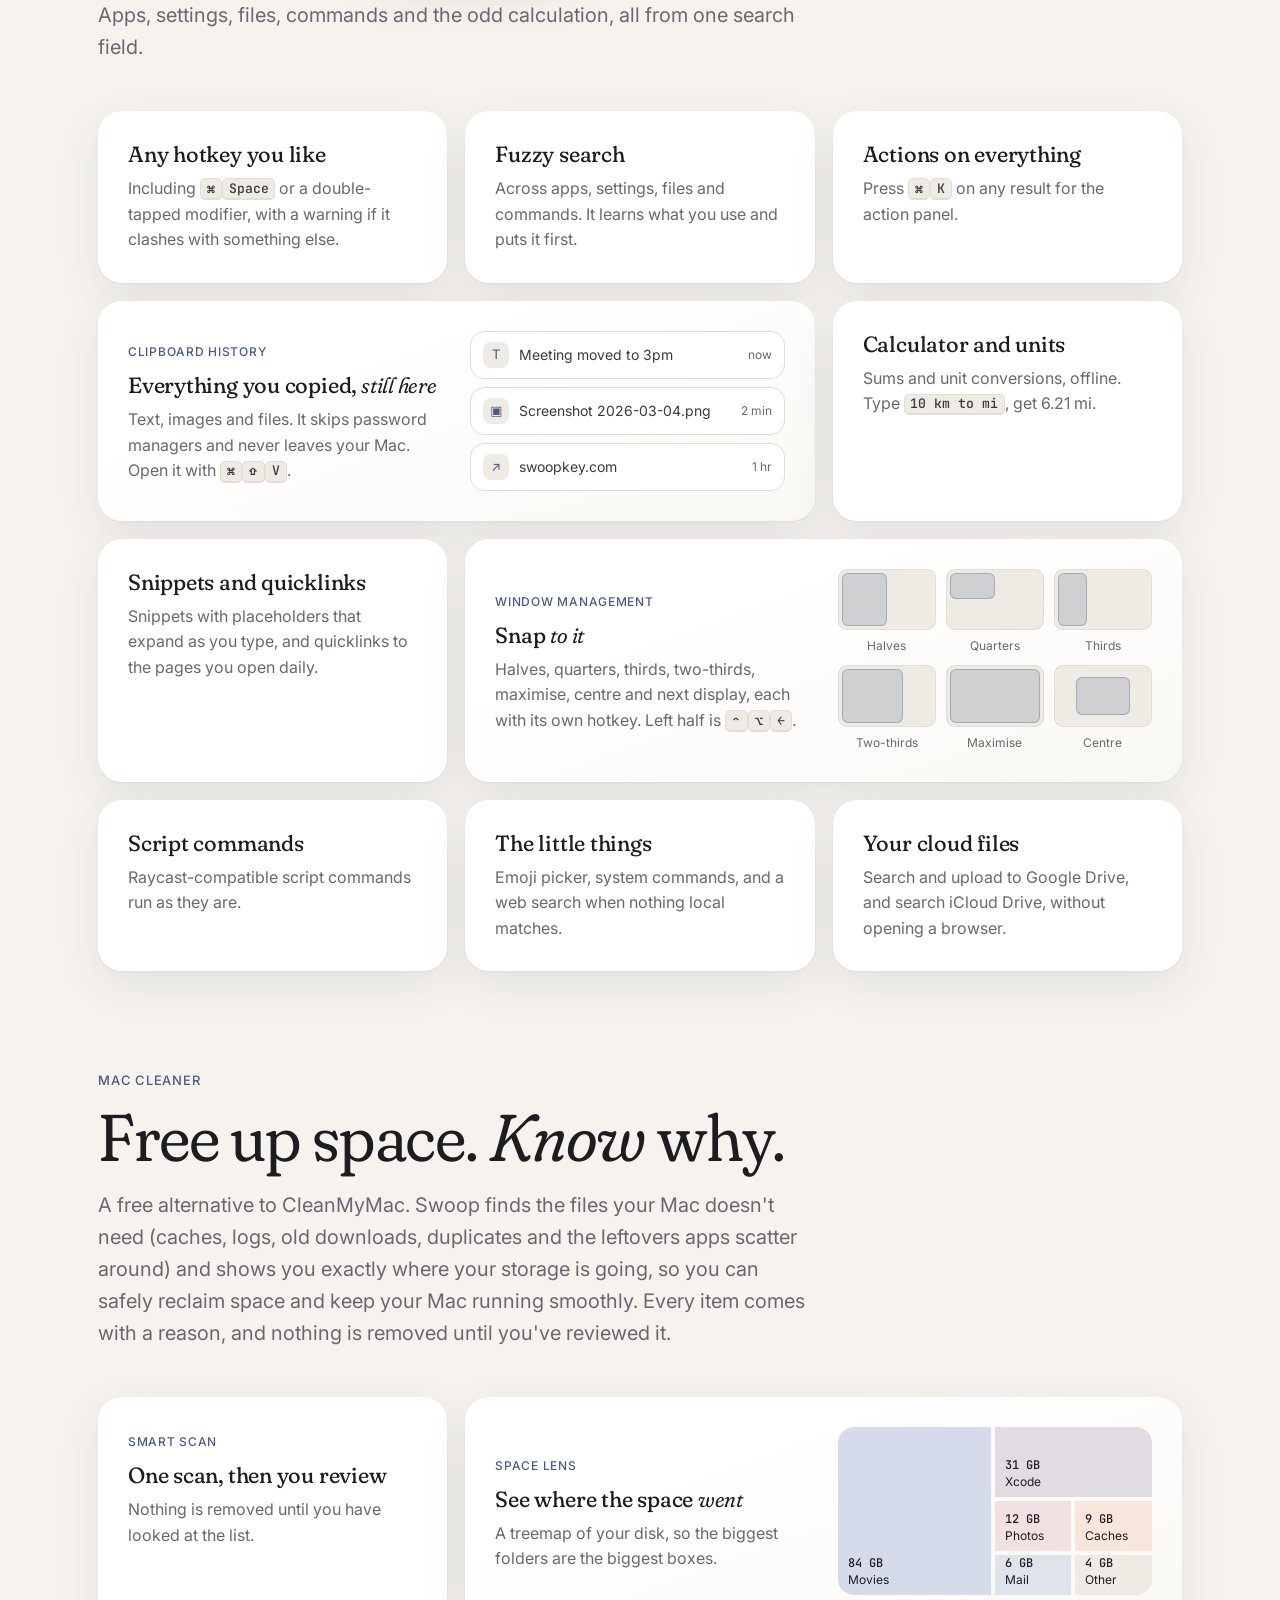
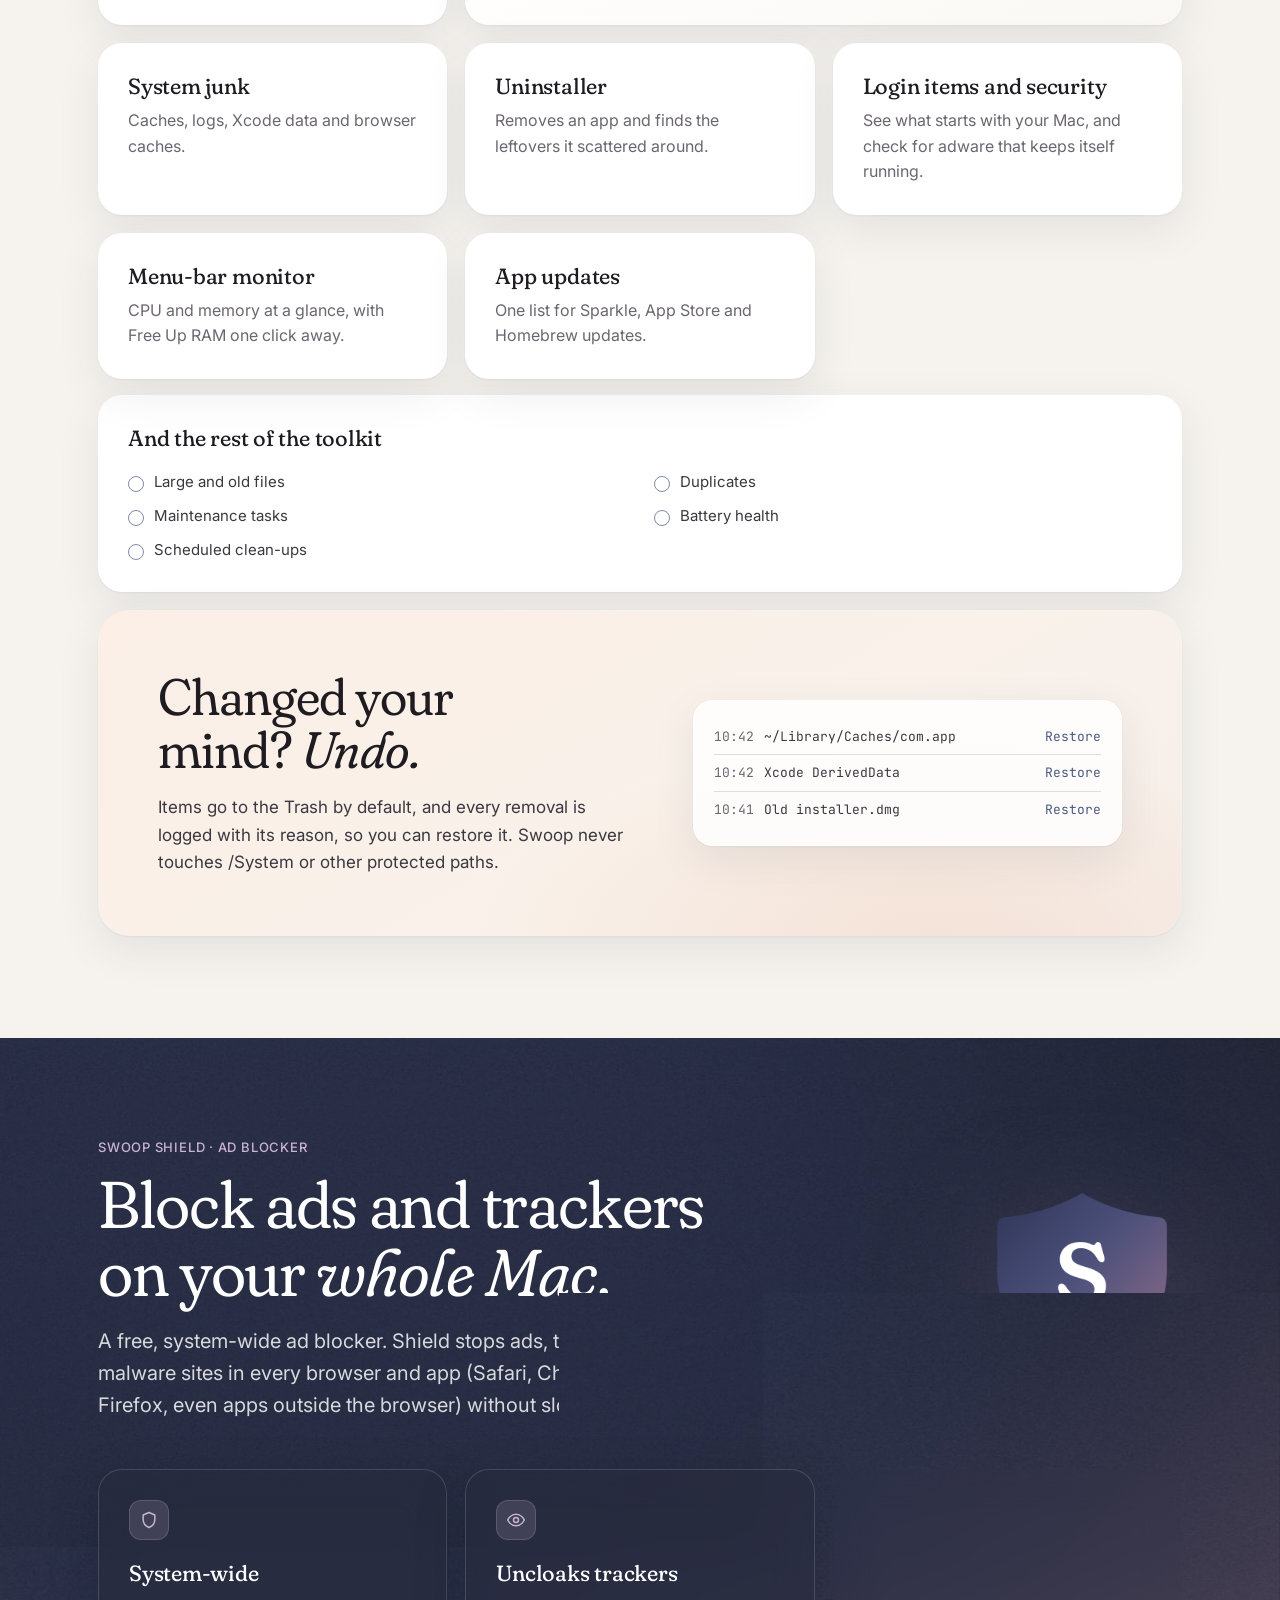
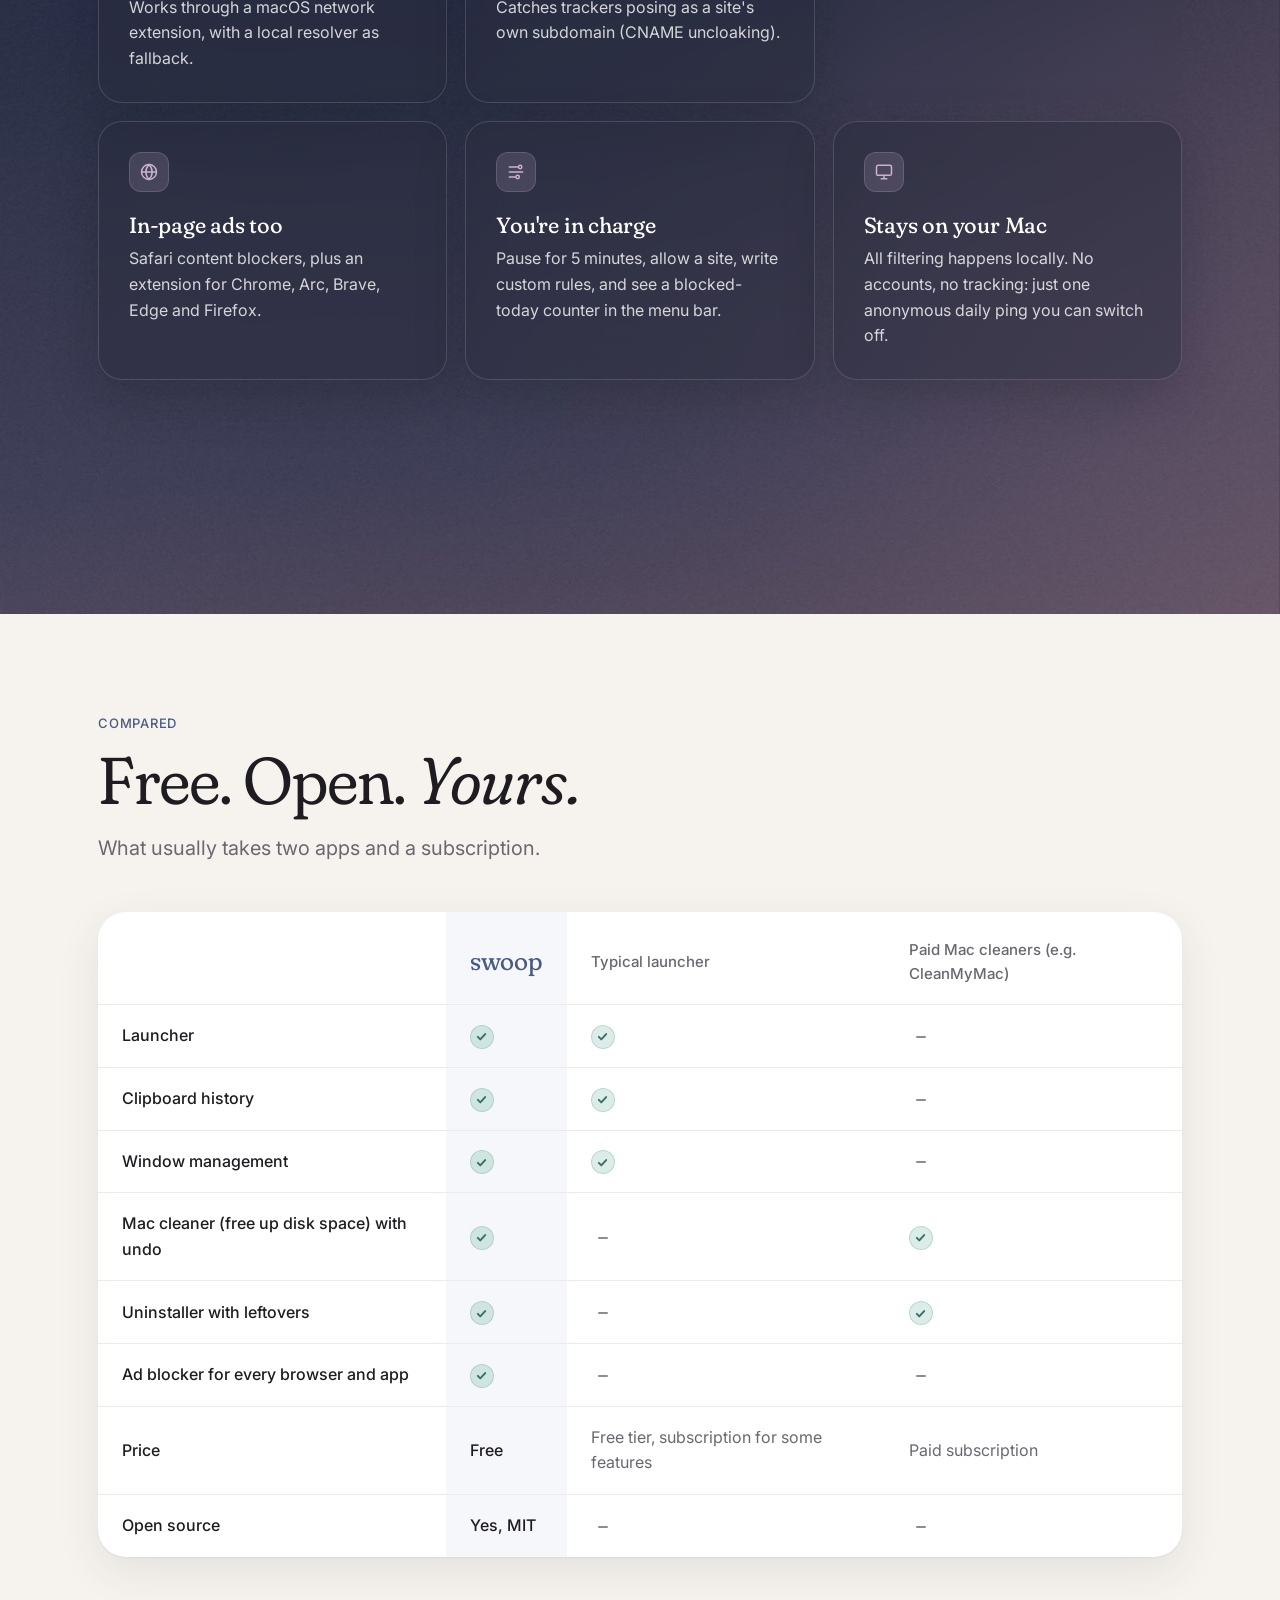
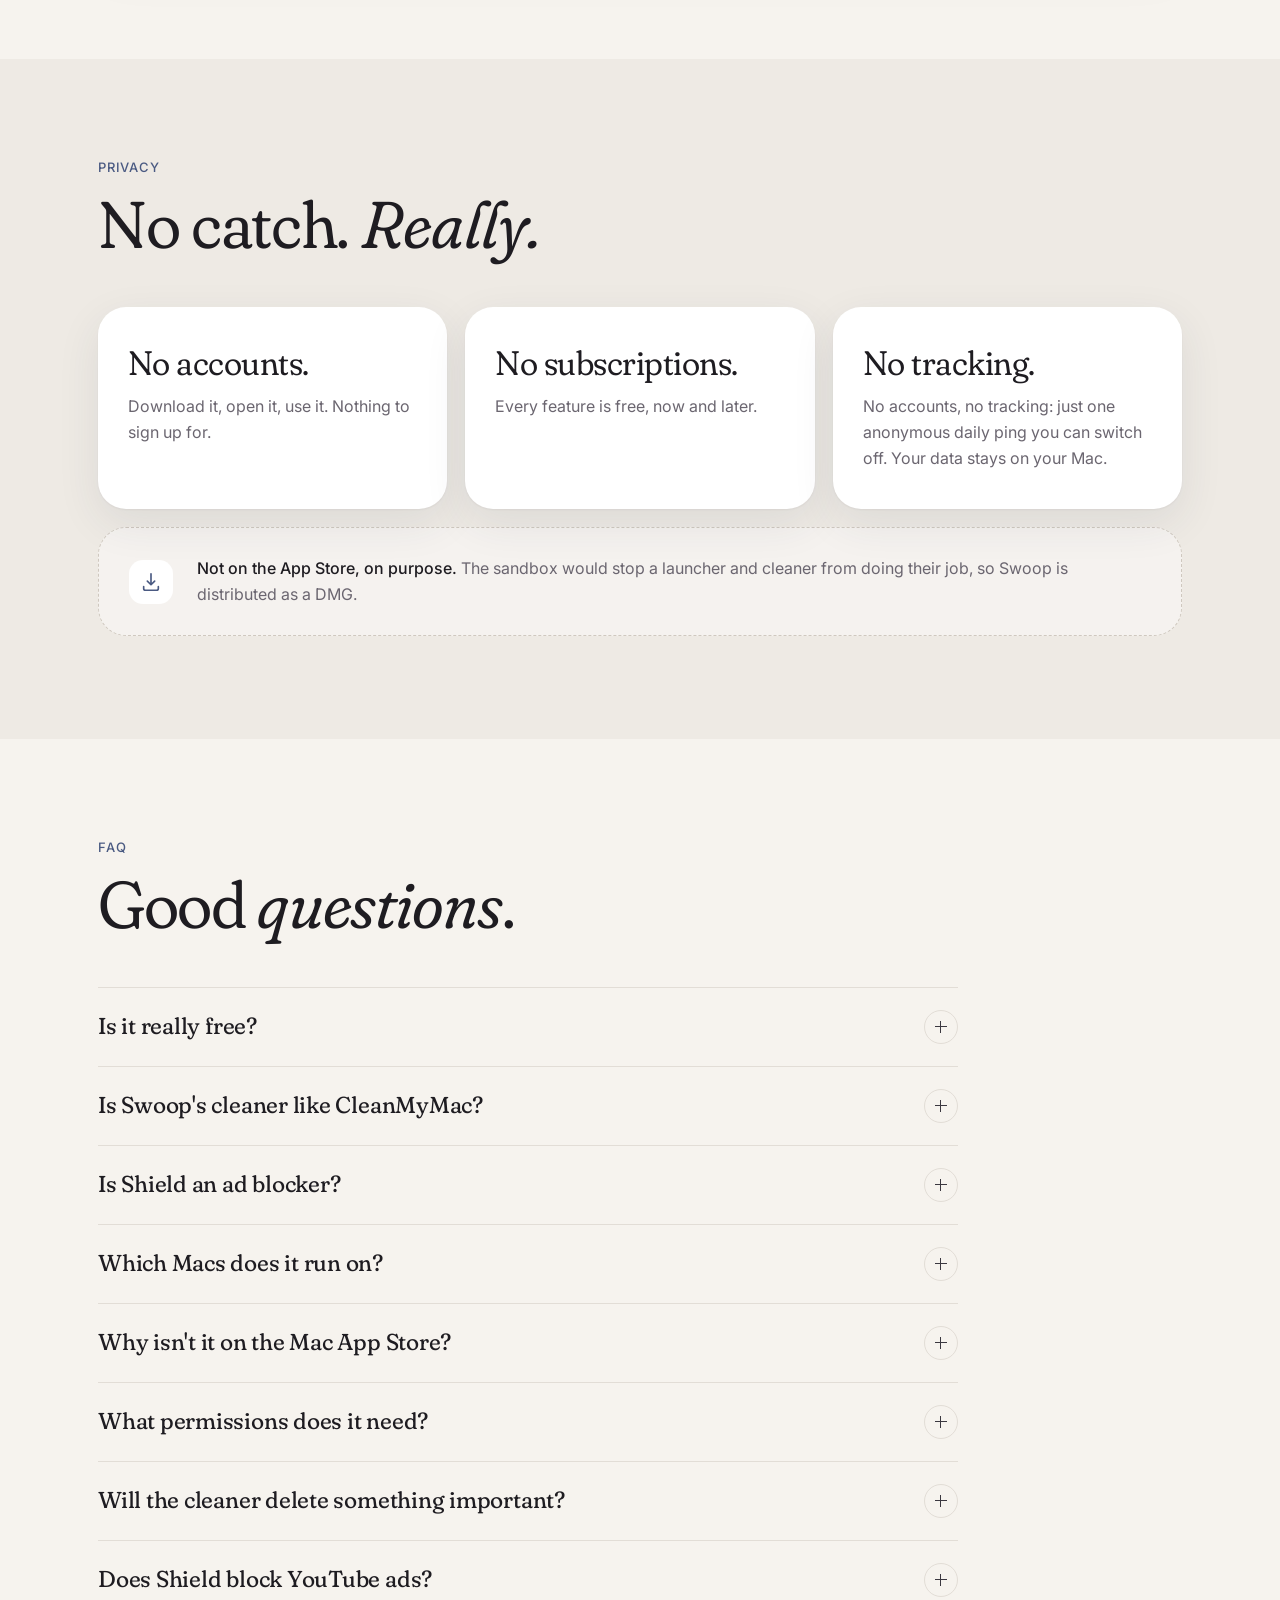
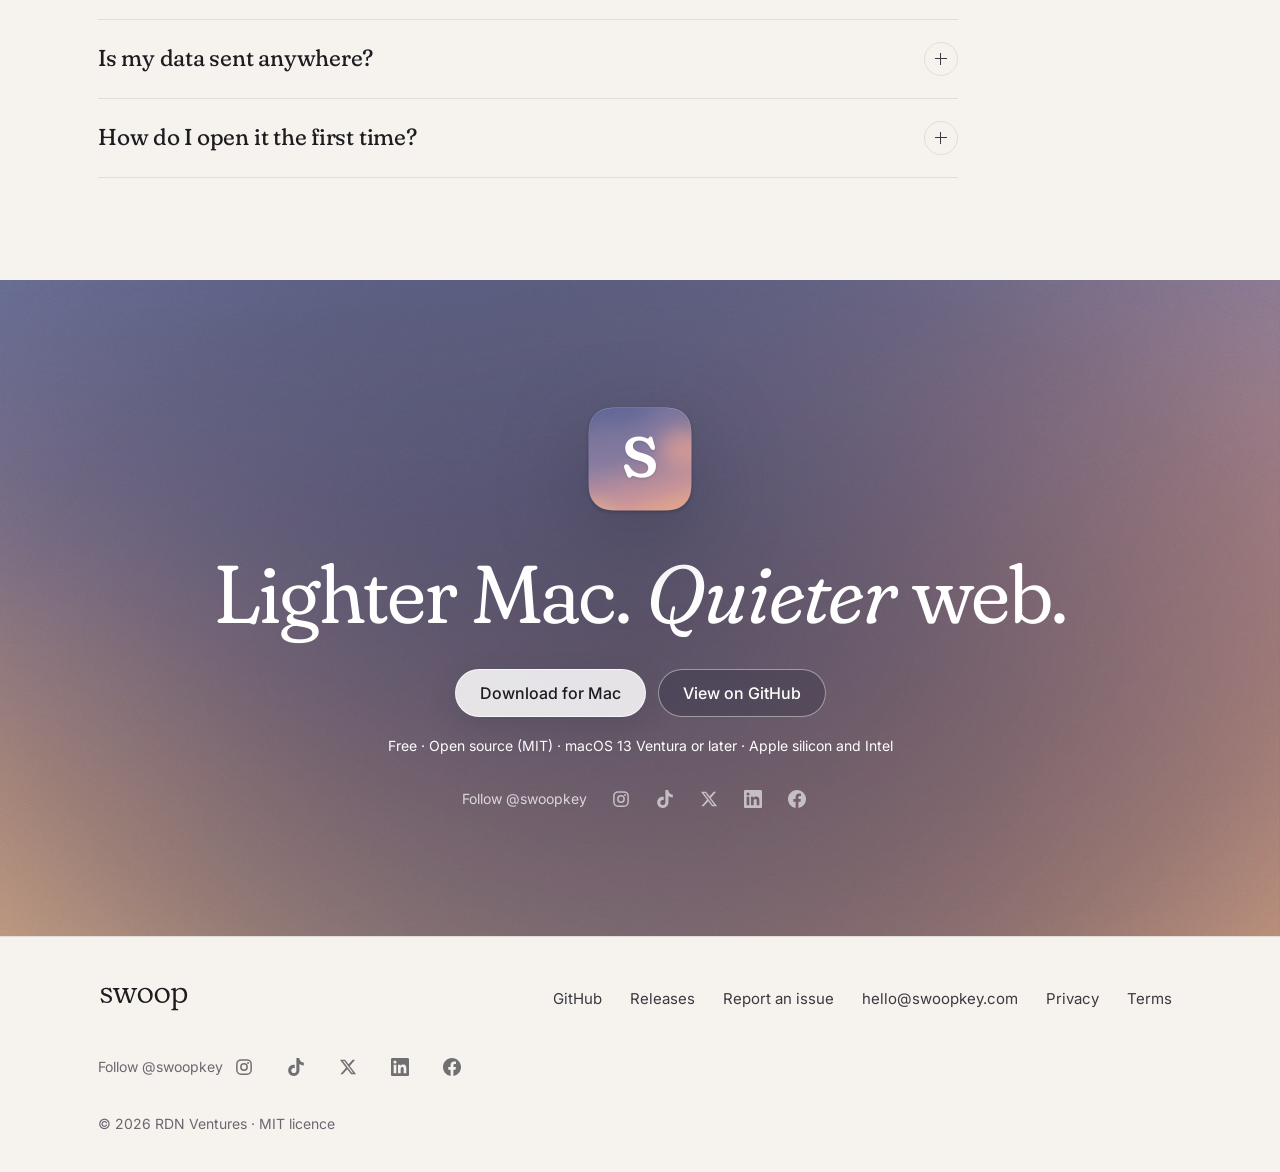
==== commit 066f5e40: "Site: honest privacy copy for the anonymous daily ping, notarised install FAQ, cookieless download-b" ====
--- a/index.html
+++ b/index.html
@@ -689,7 +689,7 @@
             <div class="x-card x-reveal">
               <span class="x-badge x-badge--teal" aria-hidden="true"><svg viewBox="0 0 24 24" fill="none" stroke="currentColor" stroke-width="1.8" stroke-linejoin="round"><rect x="3" y="4" width="18" height="12" rx="2"/><path d="M8 20h8M12 16v4"/></svg></span>
               <h3 class="x-h3">Stays on your Mac</h3>
-              <p>All filtering happens locally. No telemetry.</p>
+              <p>All filtering happens locally. No accounts, no tracking: just one anonymous daily ping you can switch off.</p>
             </div>
           </div>
           <div class="x-note">
@@ -743,7 +743,7 @@
           <div class="x-priv">
             <div class="x-reveal"><b>No accounts.</b><p>Download it, open it, use it. Nothing to sign up for.</p></div>
             <div class="x-reveal"><b>No subscriptions.</b><p>Every feature is free, now and later.</p></div>
-            <div class="x-reveal"><b>No telemetry.</b><p>Swoop doesn't phone home. Your data stays on your Mac.</p></div>
+            <div class="x-reveal"><b>No tracking.</b><p>No accounts, no tracking: just one anonymous daily ping you can switch off. Your data stays on your Mac.</p></div>
           </div>
           <div class="x-store x-reveal">
             <span class="x-badge" aria-hidden="true"><svg viewBox="0 0 24 24" fill="none" stroke="currentColor" stroke-width="1.8" stroke-linecap="round" stroke-linejoin="round"><path d="M12 3v12m0 0-4-4m4 4 4-4"/><path d="M4 17v2a2 2 0 0 0 2 2h12a2 2 0 0 0 2-2v-2"/></svg></span>
@@ -798,11 +798,11 @@
             </details>
             <details>
               <summary>Is my data sent anywhere?</summary>
-              <div><p>No. There are no accounts and no telemetry, and everything stays on your Mac.</p></div>
+              <div><p>Your files and data stay on your Mac. No accounts, no tracking: just one anonymous daily ping you can switch off. <a href="/privacy/#daily-ping">How the ping works</a>.</p></div>
             </details>
             <details>
               <summary>How do I open it the first time?</summary>
-              <div><p>If macOS says it can't verify the developer, right-click Swoop in Applications and choose Open.</p></div>
+              <div><p>Open the DMG and drag Swoop to Applications, then open it from there. Swoop is signed and notarised by Apple, so it opens like any other app.</p></div>
             </details>
           </div>
         </div>
@@ -868,6 +868,19 @@
 
     <script>
       (function () {
+        // download counter: one anonymous, cookieless hit per click on a Download button (see /privacy/#download-counter).
+        // Fire-and-forget; the link's own href still starts the download straight away.
+        var CLICK = "https://github.com/rubendenoronha/swoop/releases/download/heartbeat/click.txt";
+        function countClick() {
+          try {
+            if (window.fetch) { fetch(CLICK, { mode: "no-cors", cache: "no-store", credentials: "omit", keepalive: true, referrerPolicy: "no-referrer" }).catch(function () {}); }
+            else { var i = new Image(); i.referrerPolicy = "no-referrer"; i.src = CLICK; }
+          } catch (e) {}
+        }
+        Array.prototype.forEach.call(document.querySelectorAll('a[href="https://github.com/rubendenoronha/swoop/releases/latest/download/Swoop.dmg"]'), function (a) {
+          a.addEventListener("click", countClick, { passive: true });
+        });
+
         // nav background on scroll
         var nav = document.getElementById("nav");
         function onScroll() { nav.classList.toggle("is-scrolled", window.scrollY > 24); }
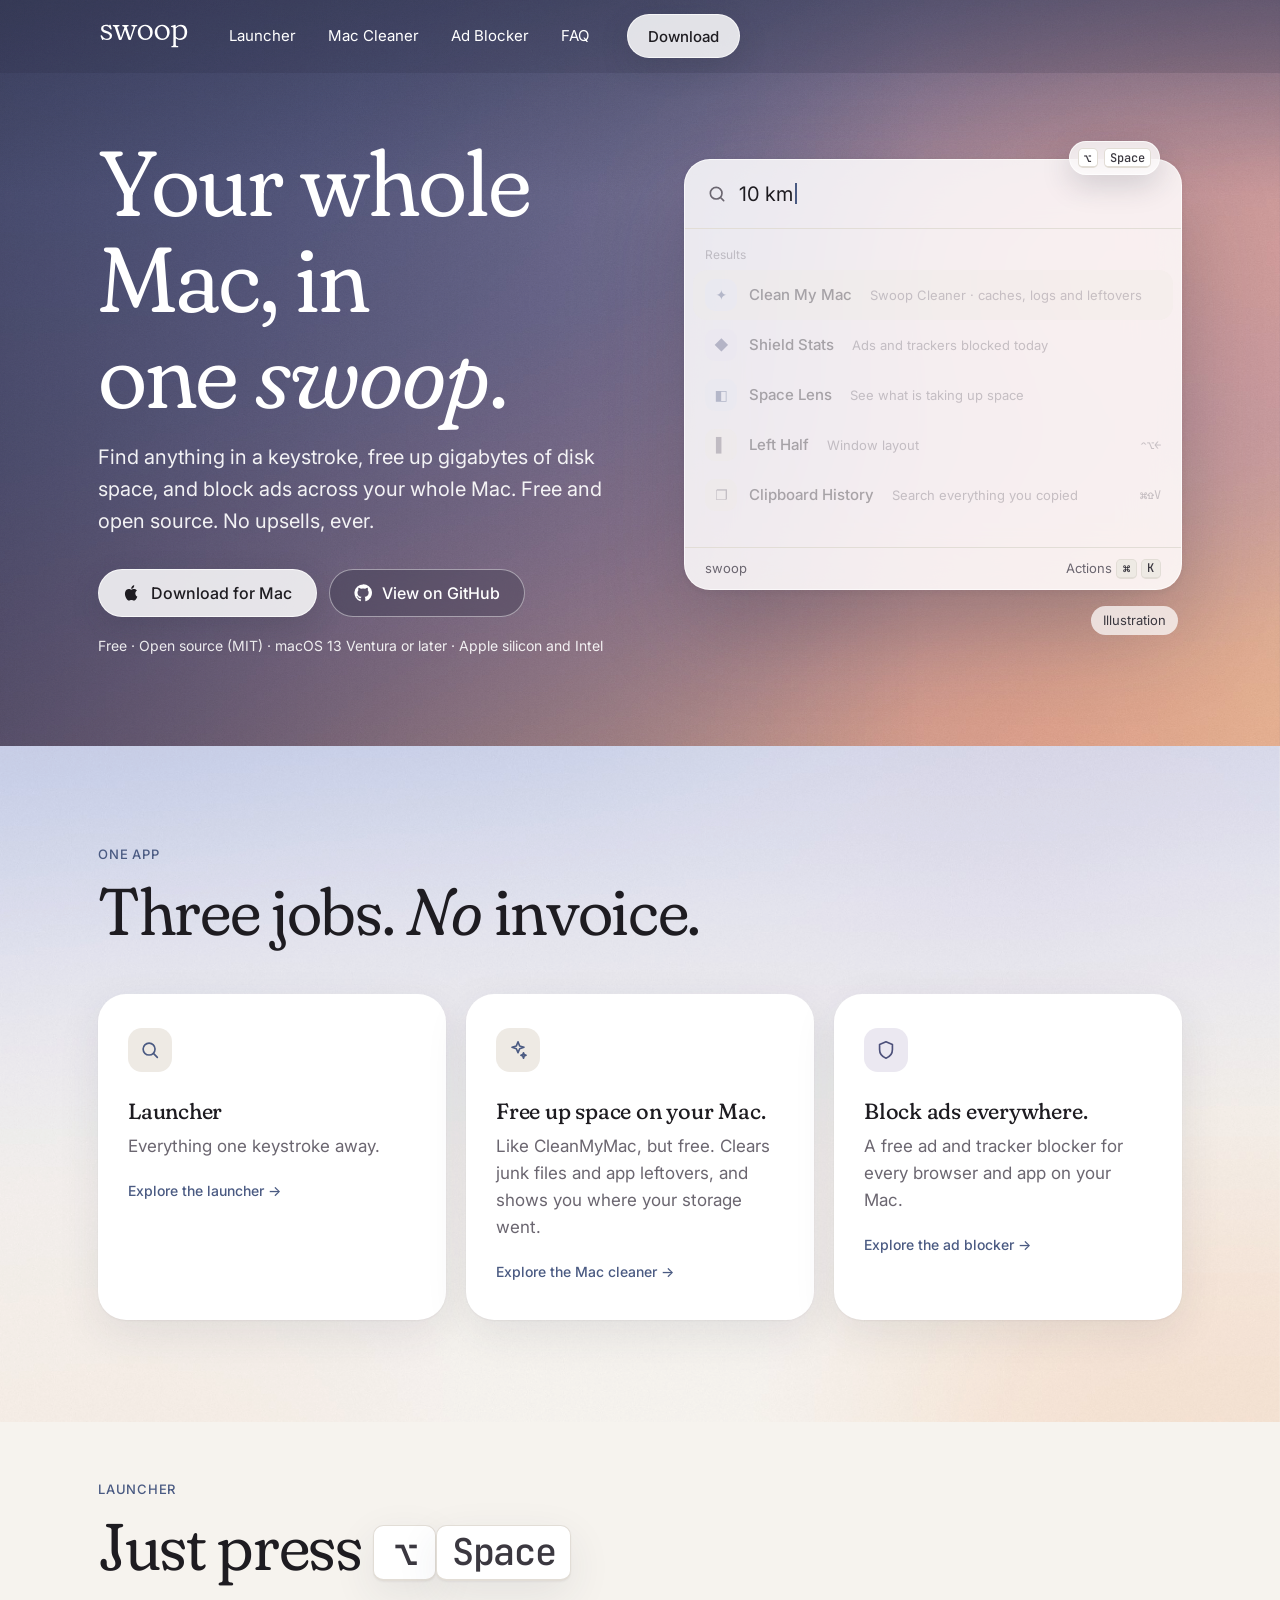
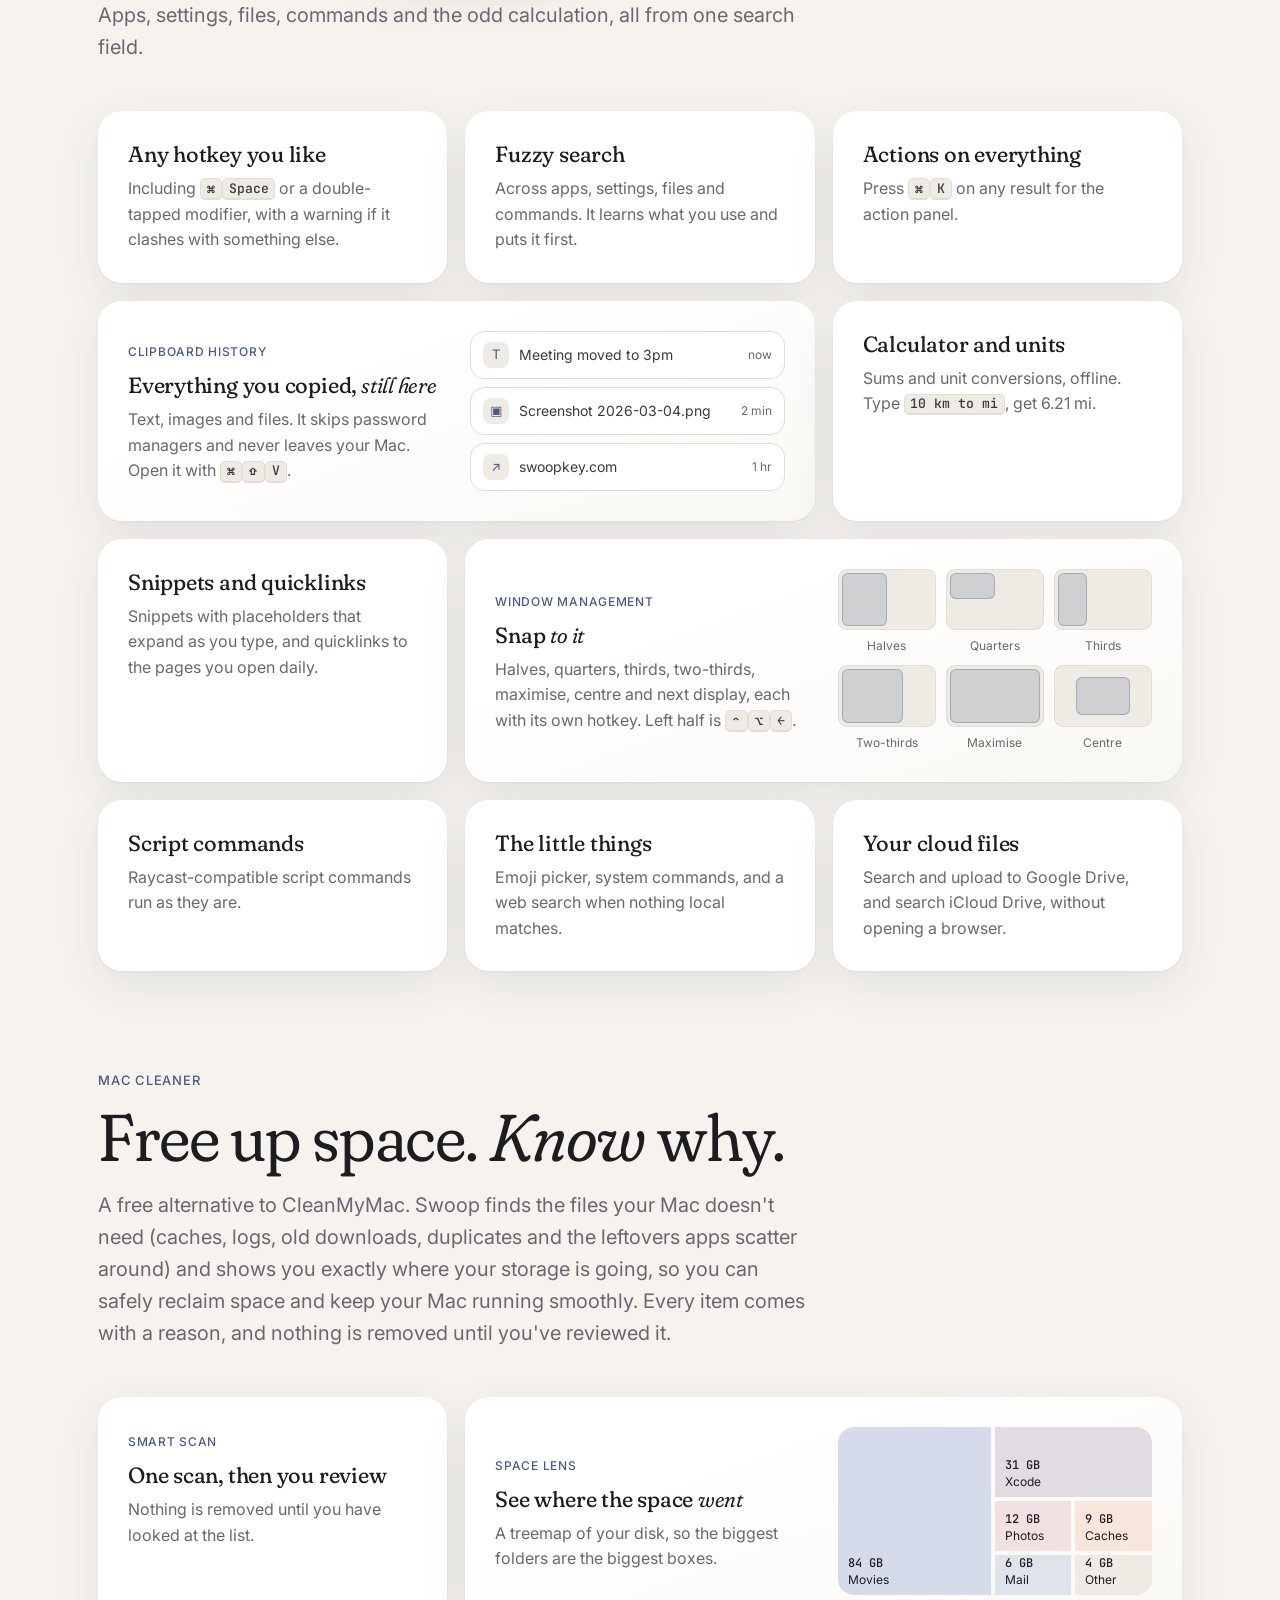
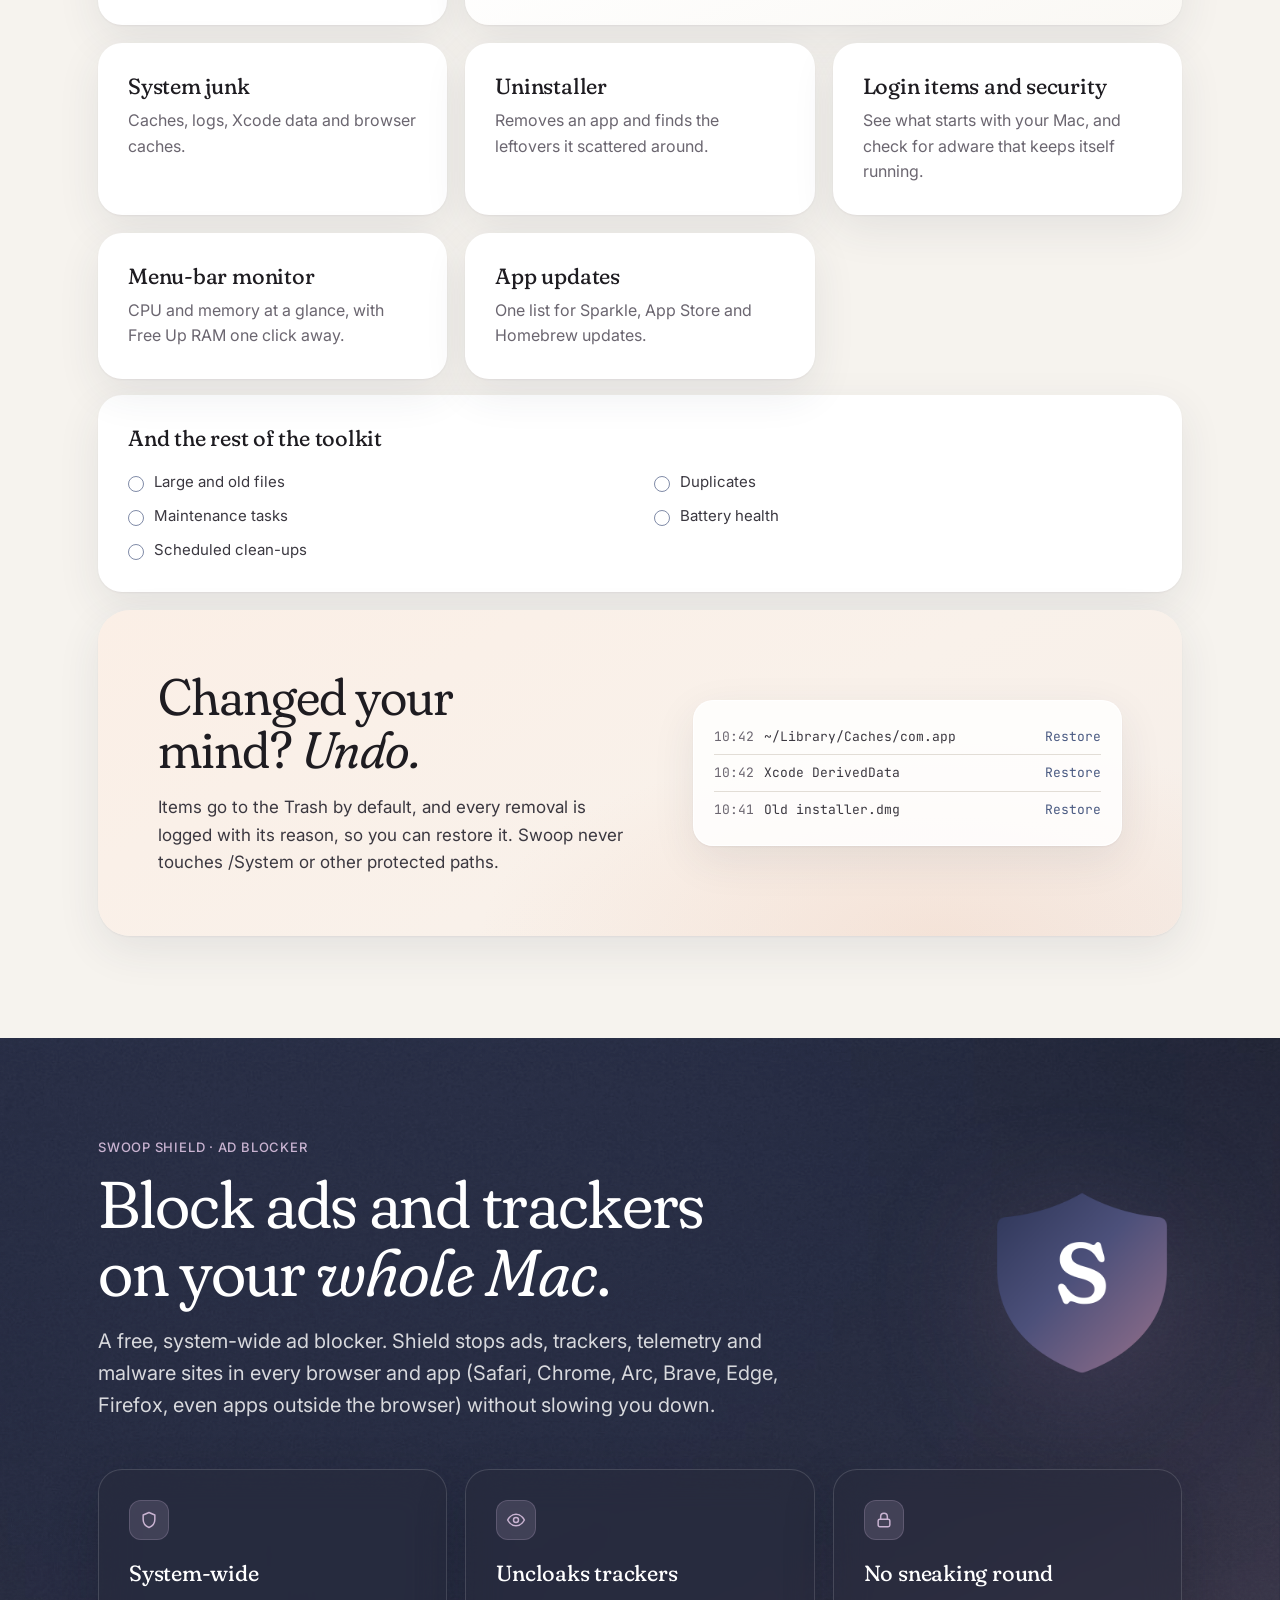
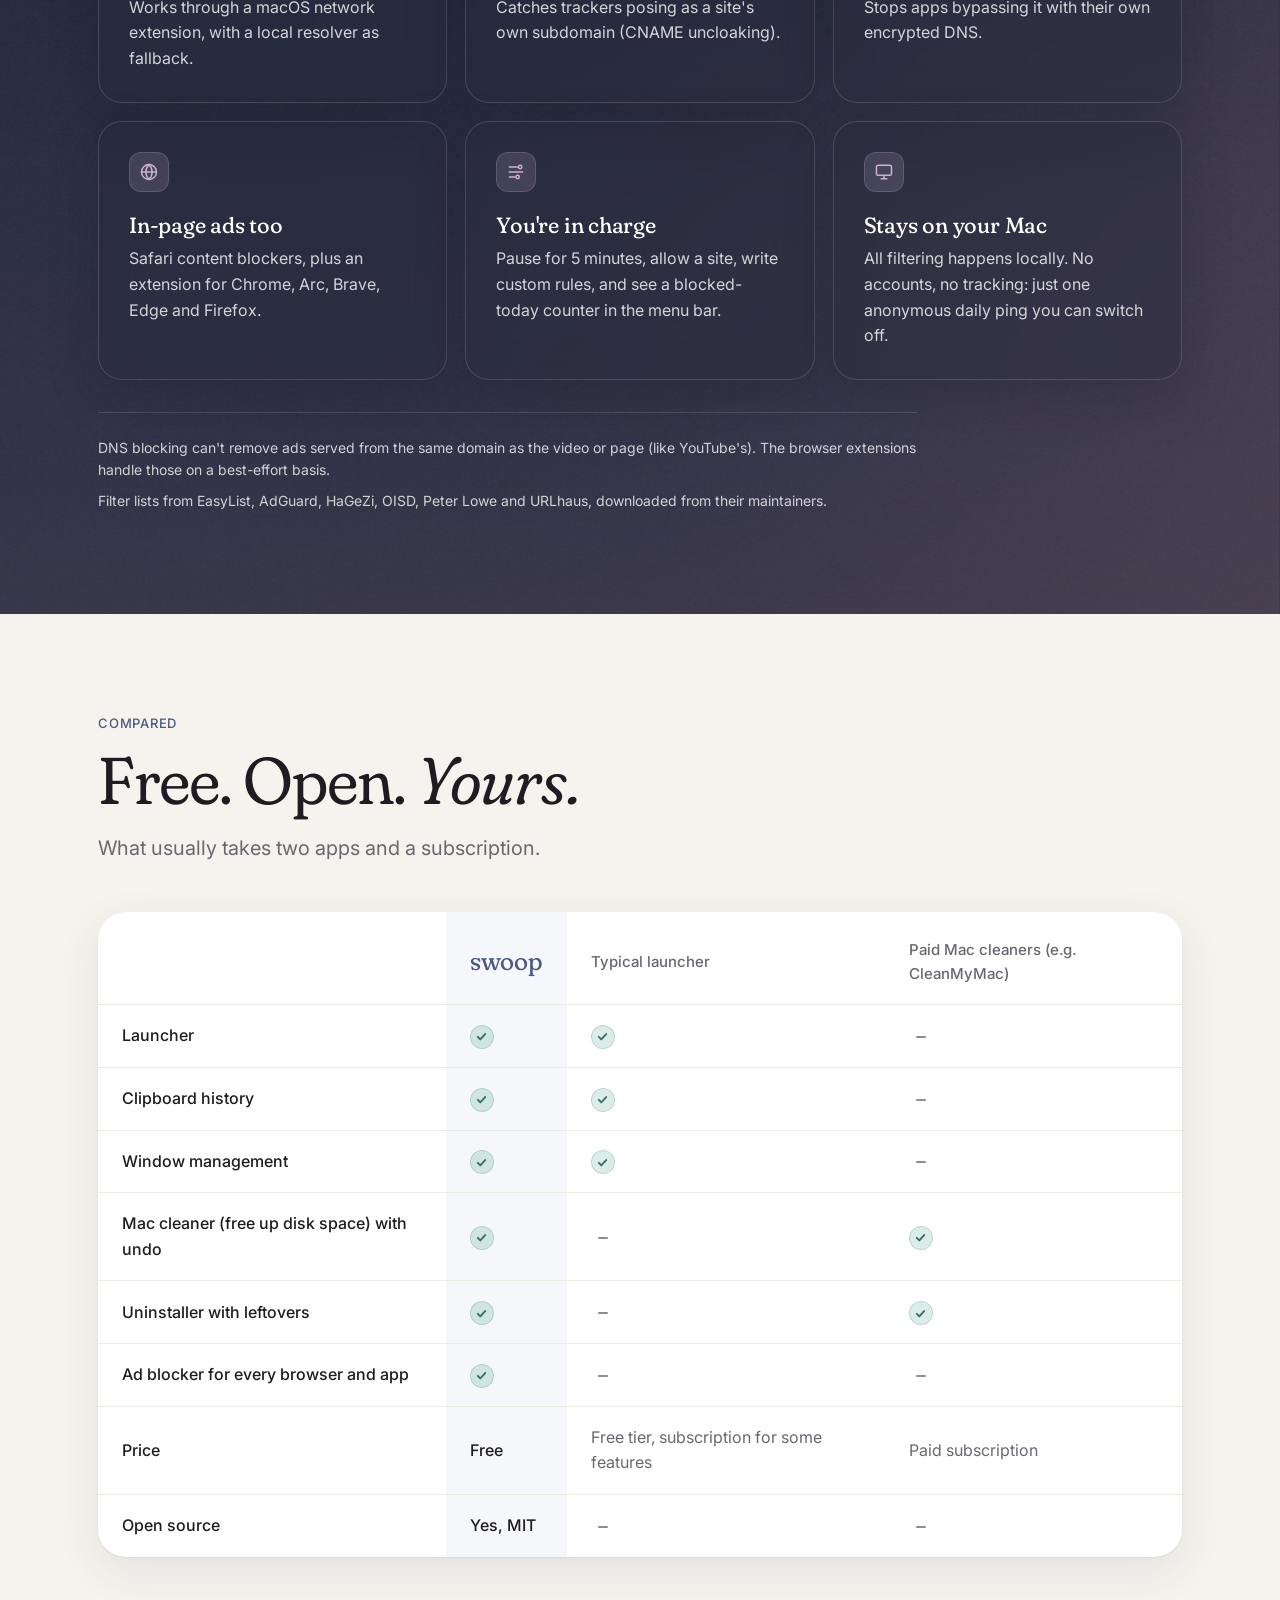
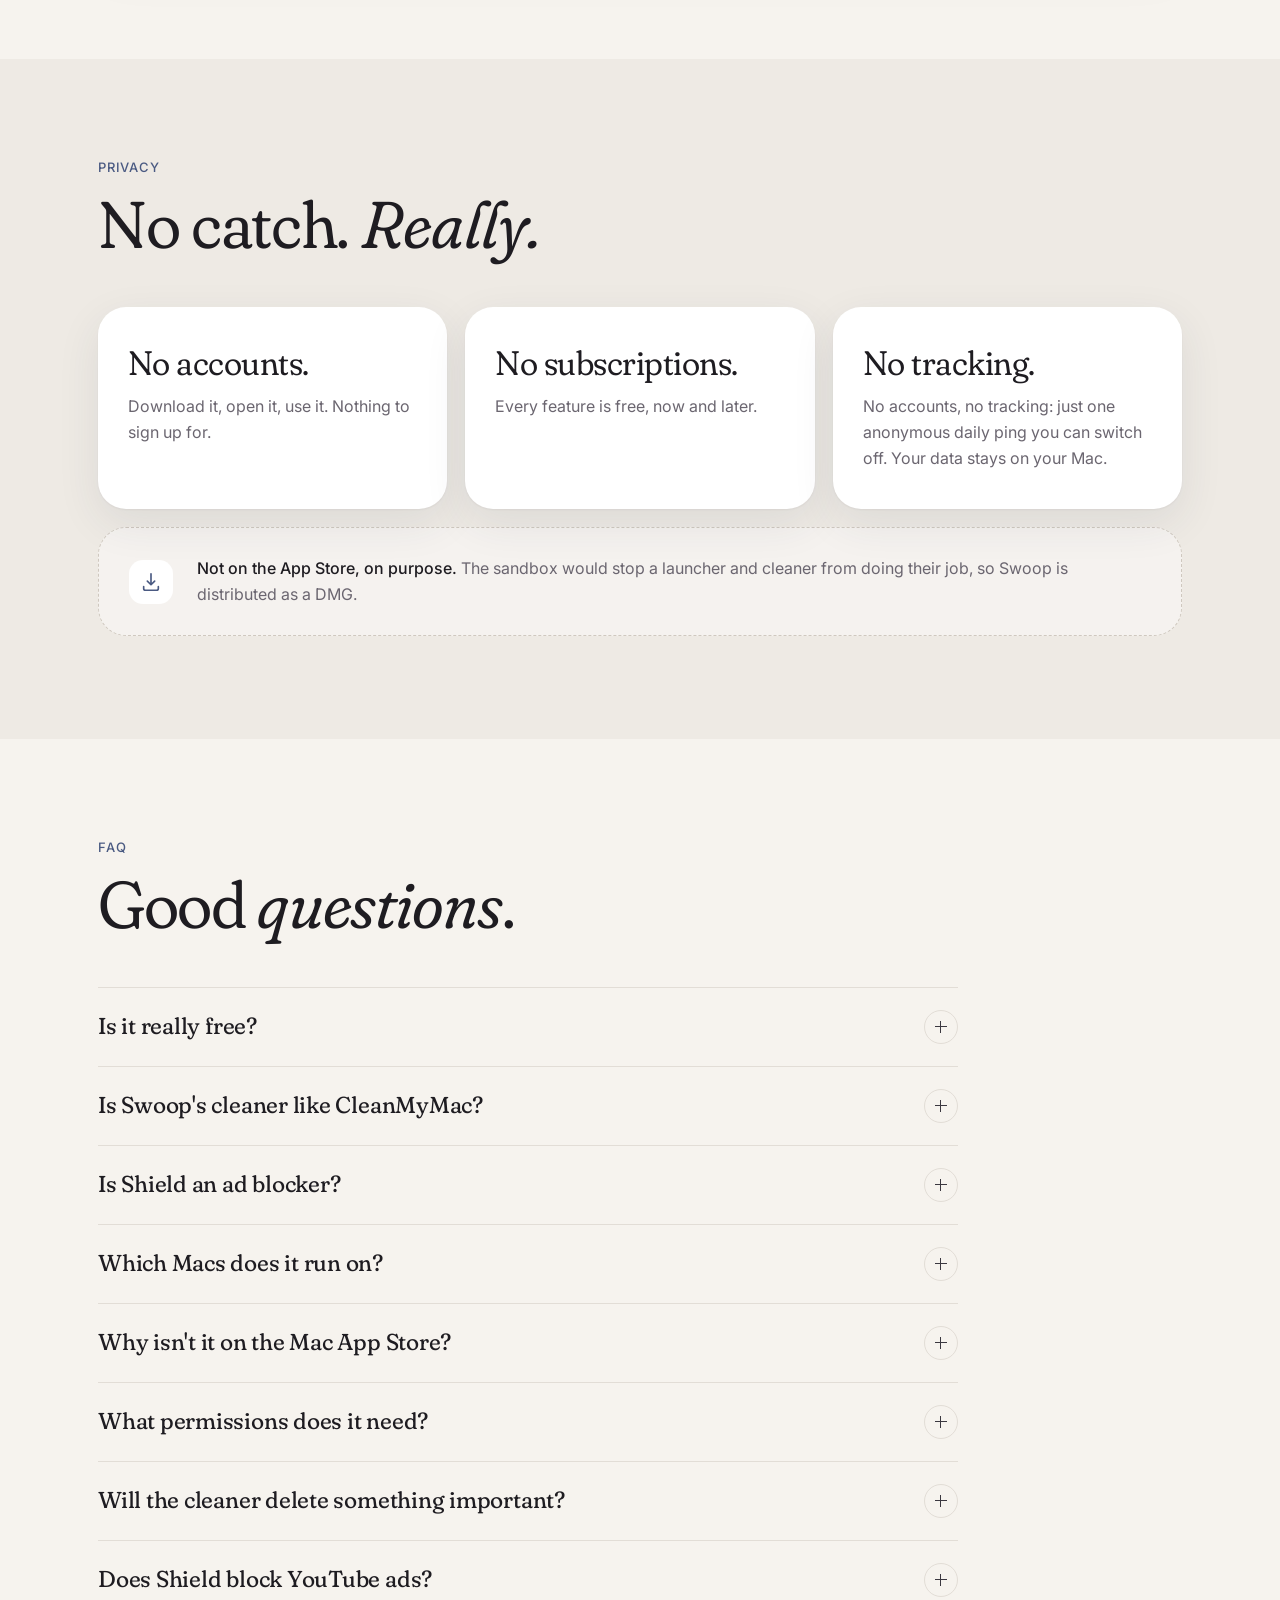
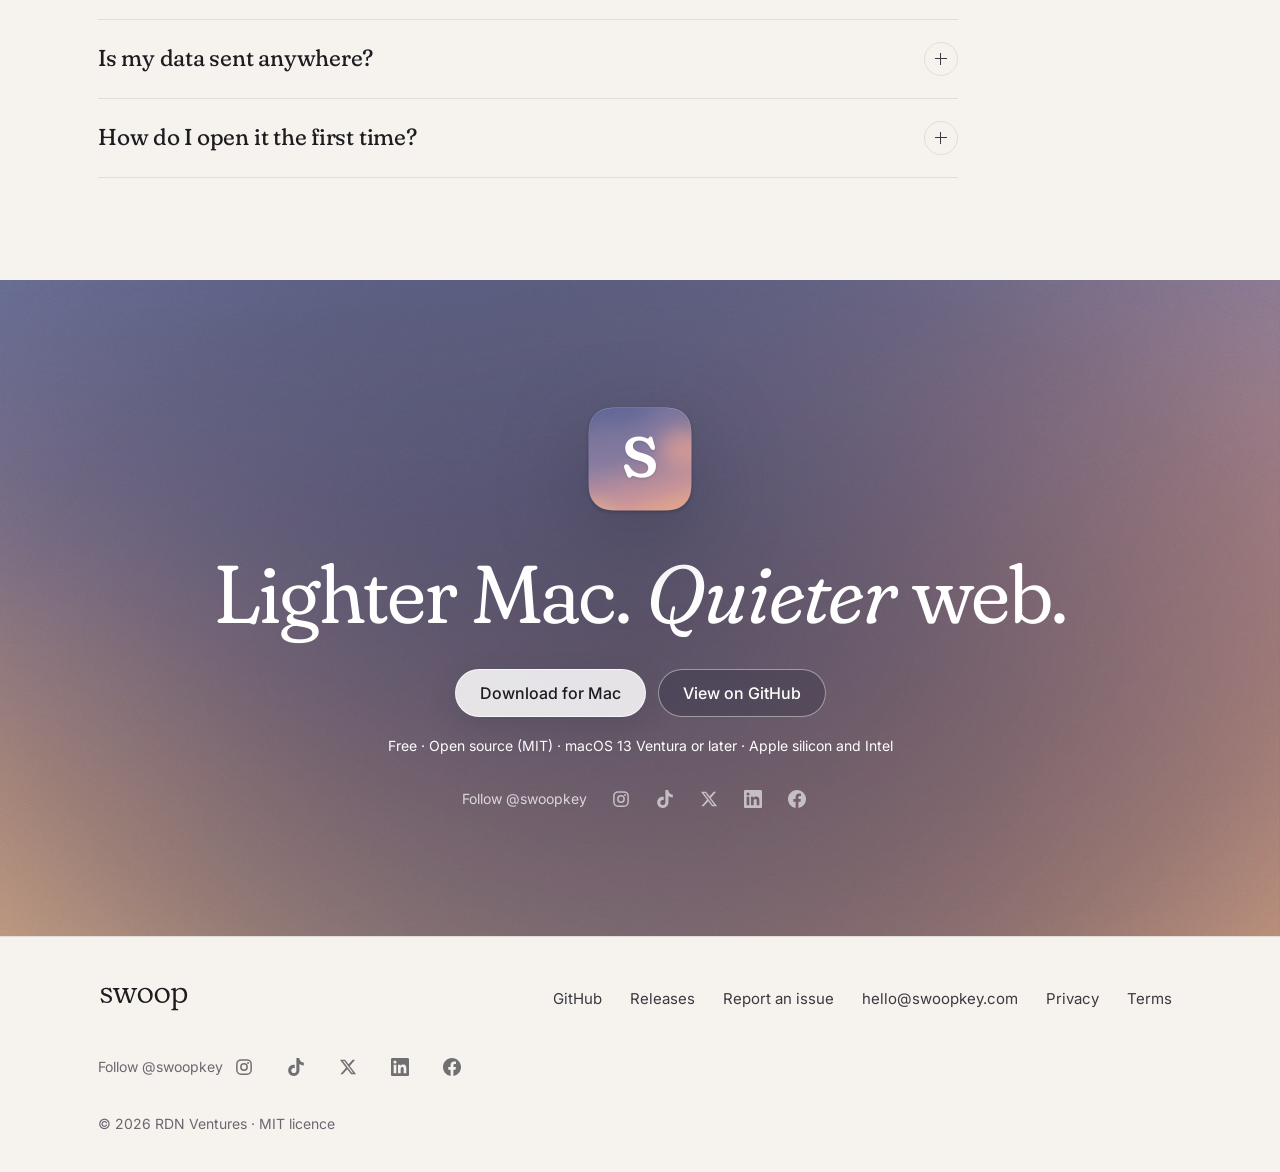
==== commit 109d0cb2: "SEO: SwoopKey page titles, meta, structured data" ====
--- a/index.html
+++ b/index.html
@@ -3,11 +3,15 @@
   <head>
     <meta charset="utf-8" />
     <meta name="viewport" content="width=device-width, initial-scale=1" />
-    <title>Swoop — free launcher, Mac cleaner and ad blocker for macOS</title>
-    <meta name="description" content="Find anything instantly, free up disk space like CleanMyMac, and block ads across your whole Mac. Free and open source." />
+    <title>SwoopKey — free Mac launcher, Mac cleaner and ad blocker for macOS</title>
+    <meta name="description" content="SwoopKey (Swoop) is a free, open-source Mac app: find anything instantly with one hotkey, free up disk space like CleanMyMac, and block ads across your Mac." />
+    <link rel="canonical" href="https://swoopkey.com/" />
+    <meta name="application-name" content="SwoopKey" />
+    <meta name="apple-mobile-web-app-title" content="SwoopKey" />
     <meta name="theme-color" content="#4A5A82" />
-    <meta property="og:title" content="Swoop — free launcher, Mac cleaner and ad blocker for macOS" />
-    <meta property="og:description" content="Find anything instantly, free up disk space like CleanMyMac, and block ads across your whole Mac. Free and open source." />
+    <meta property="og:title" content="SwoopKey — free Mac launcher, Mac cleaner and ad blocker for macOS" />
+    <meta property="og:site_name" content="SwoopKey" />
+    <meta property="og:description" content="SwoopKey (Swoop) is a free, open-source Mac app: find anything instantly with one hotkey, free up disk space like CleanMyMac, and block ads across your Mac." />
     <meta property="og:url" content="https://swoopkey.com/" />
     <meta property="og:type" content="website" />
     <meta property="og:image" content="https://swoopkey.com/og-image-1200x630.png" />
@@ -15,6 +19,11 @@
     <meta property="og:image:height" content="630" />
     <meta name="twitter:card" content="summary_large_image" />
     <meta name="twitter:image" content="https://swoopkey.com/og-image-1200x630.png" />
+    <meta name="twitter:title" content="SwoopKey — free Mac launcher, Mac cleaner and ad blocker for macOS" />
+    <meta name="twitter:description" content="SwoopKey (Swoop) is a free, open-source Mac app: find anything instantly with one hotkey, free up disk space like CleanMyMac, and block ads across your Mac." />
+    <meta name="twitter:site" content="@SwoopKey" />
+    <script type="application/ld+json">{"@context":"https://schema.org","@type":"SoftwareApplication","name":"SwoopKey","alternateName":"Swoop","url":"https://swoopkey.com/","operatingSystem":"macOS 13 or later","applicationCategory":"UtilitiesApplication","description":"SwoopKey (Swoop) is a free, open-source Mac app: find anything instantly with one hotkey, free up disk space like CleanMyMac, and block ads across your Mac.","offers":{"@type":"Offer","price":"0","priceCurrency":"GBP"},"downloadUrl":"https://github.com/rubendenoronha/swoop/releases/latest/download/Swoop.dmg","license":"https://opensource.org/licenses/MIT","publisher":{"@type":"Organization","name":"RDN Ventures"}}</script>
+    <script type="application/ld+json">{"@context":"https://schema.org","@type":"WebSite","name":"SwoopKey","alternateName":"Swoop","url":"https://swoopkey.com/"}</script>
     <link rel="icon" type="image/svg+xml" href="favicon.svg" />
     <link rel="apple-touch-icon" sizes="180x180" href="apple-touch-icon.png" />
     <link rel="preconnect" href="https://fonts.googleapis.com" />
